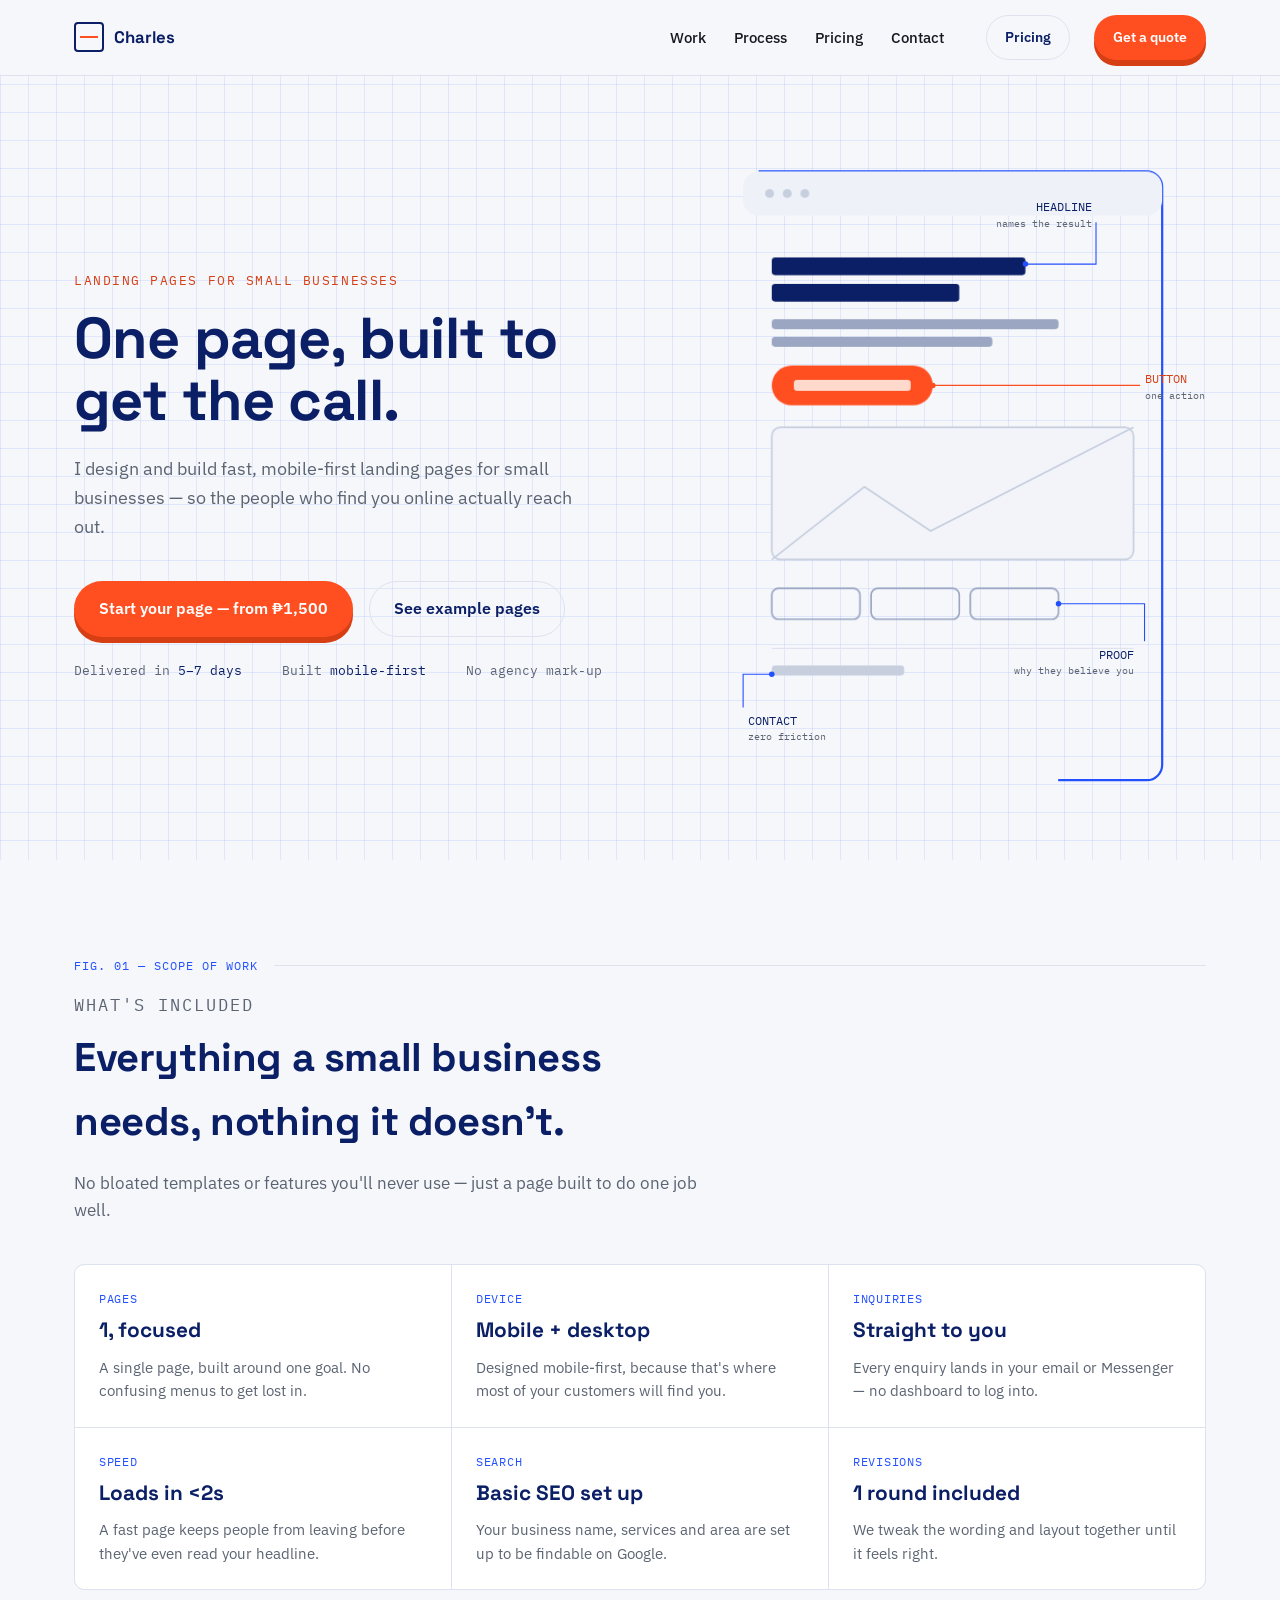
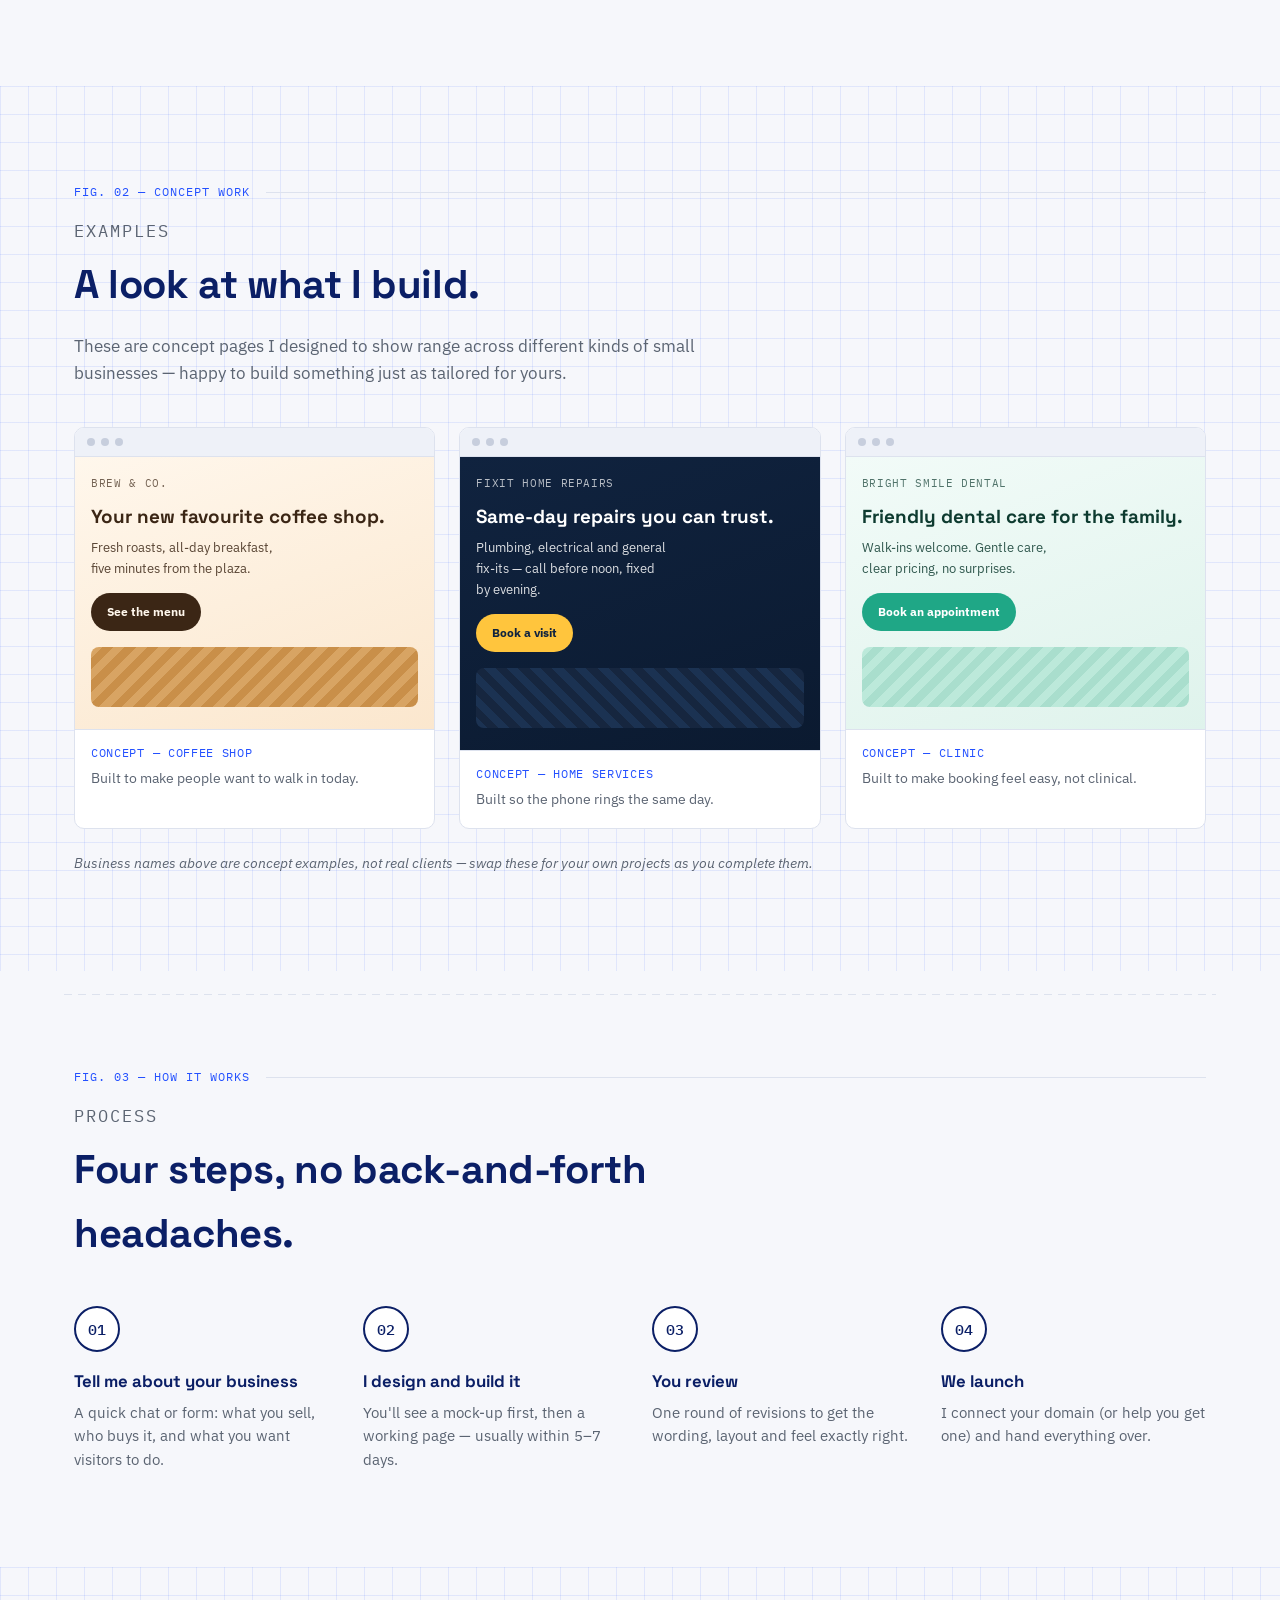
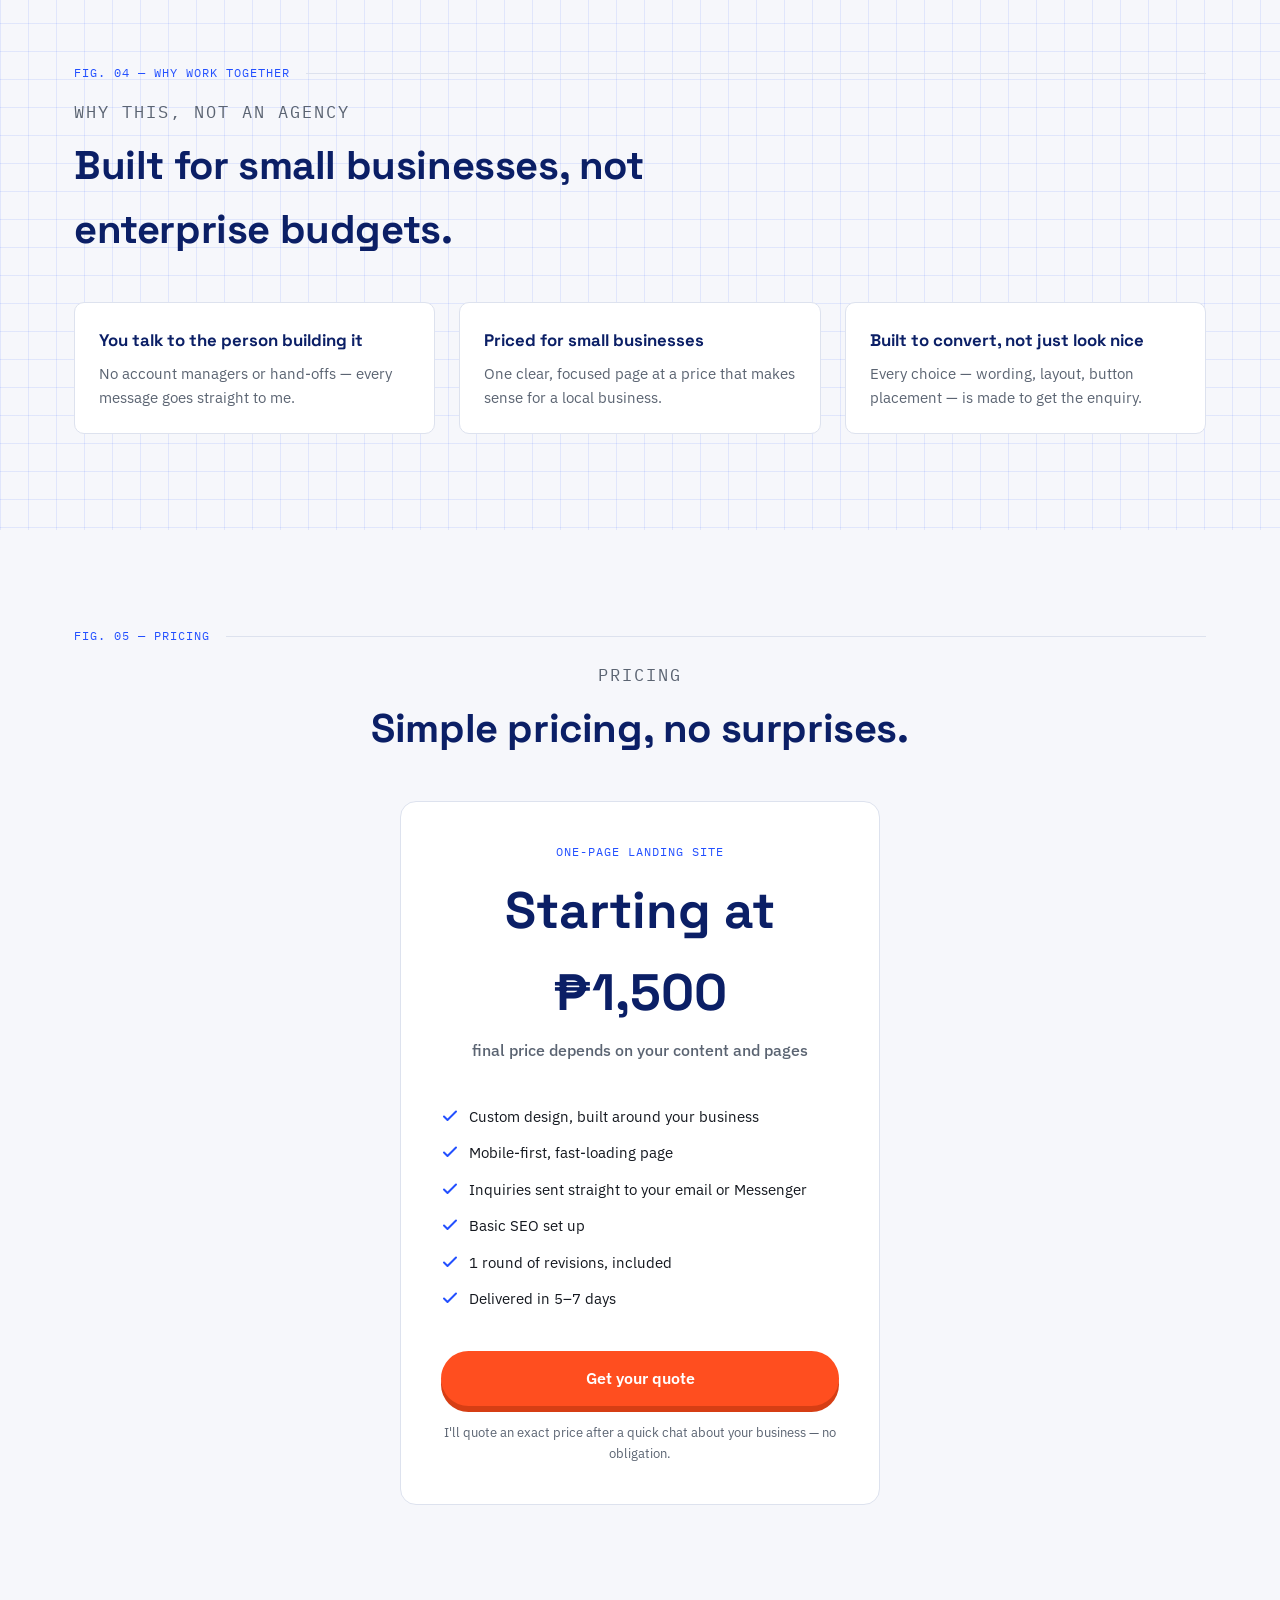
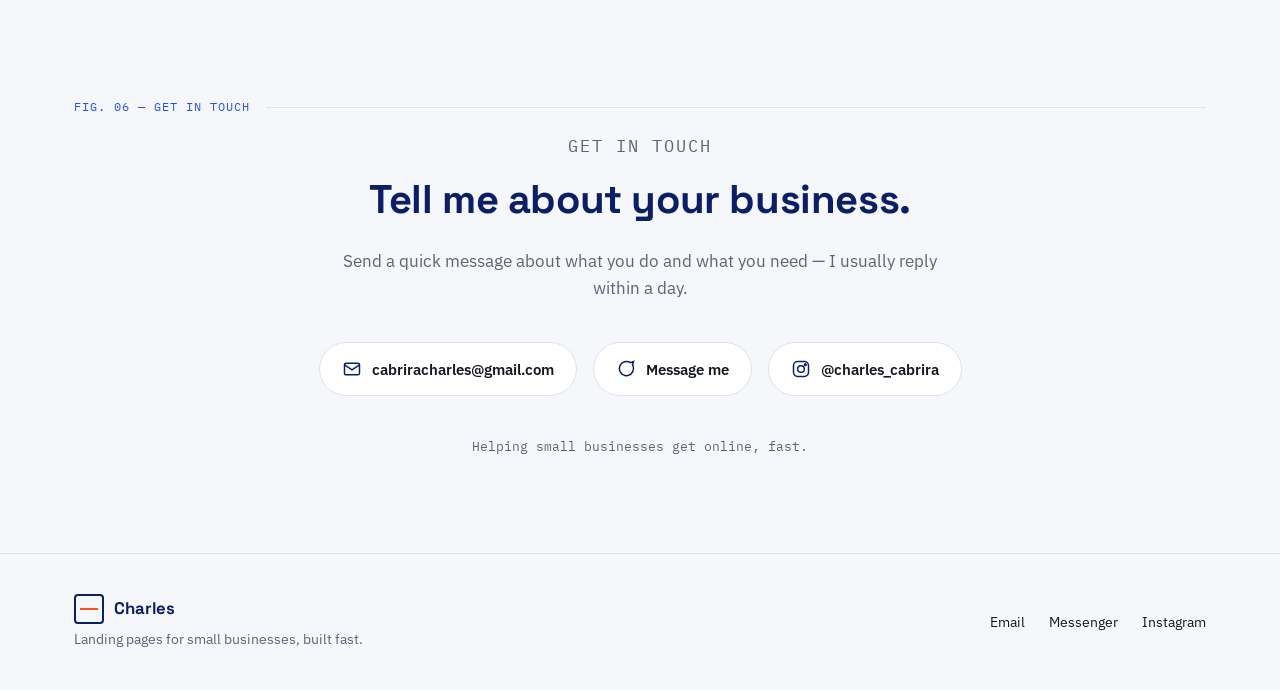
==== index.html @ 435a666f "update" ====
<!DOCTYPE html>
<html lang="en">
<head>
<meta charset="UTF-8">
<meta name="viewport" content="width=device-width, initial-scale=1.0">
<title>Charles — Landing Pages for Small Businesses</title>
<meta name="description" content="I design and build fast, mobile-first landing pages for small businesses — built to get the call, not just look nice. Starting at ₱1,500.">
<meta name="theme-color" content="#0B1F66">
<link rel="icon" href="data:image/svg+xml,%3Csvg xmlns='http://www.w3.org/2000/svg' viewBox='0 0 32 32'%3E%3Crect width='32' height='32' fill='%230B1F66'/%3E%3Cpath d='M9 9h14v14H9z' fill='none' stroke='%23ffffff' stroke-width='2'/%3E%3Cpath d='M9 16h14' stroke='%23FF4E1F' stroke-width='2'/%3E%3C/svg%3E">
<link rel="preconnect" href="https://fonts.googleapis.com">
<link rel="preconnect" href="https://fonts.gstatic.com" crossorigin>
<link href="https://fonts.googleapis.com/css2?family=Space+Grotesk:wght@500;700&family=IBM+Plex+Sans:wght@400;500;600;700&family=IBM+Plex+Mono:wght@400;500&display=swap" rel="stylesheet">
<link rel="stylesheet" href="style.css">

</head>
<body>
<script>document.documentElement.classList.add('js');</script>

<header class="header">
  <div class="container header__inner">
    <a href="#top" class="brand">
      <span class="brand__mark" aria-hidden="true"></span>
      Charles
    </a>
    <nav class="nav" id="nav">
      <ul class="nav__links">
        <li><a href="#work">Work</a></li>
        <li><a href="#process">Process</a></li>
        <li><a href="#pricing">Pricing</a></li>
        <li><a href="#contact">Contact</a></li>
      </ul>
      <div class="nav__cta">
        <a class="btn btn--ghost btn--small" href="#pricing">Pricing</a>
        <a class="btn btn--primary btn--small" href="mailto:cabriracharles@gmail.com?subject=Landing%20page%20enquiry">Get a quote</a>
        <button class="nav__toggle" id="navToggle" aria-label="Toggle menu" aria-expanded="false"><span></span></button>
      </div>
    </nav>
  </div>
</header>

<main id="top">

  <!-- ================= HERO ================= -->
  <section class="hero blueprint-bg">
    <div class="container hero__grid">
      <div>
        <p class="eyebrow">Landing pages for small businesses</p>
        <h1>One page, built to get the call.</h1>
        <p class="hero__lede">I design and build fast, mobile-first landing pages for small businesses — so the people who find you online actually reach out.</p>
        <div class="hero__ctas">
          <a class="btn btn--primary" href="mailto:cabriracharles@gmail.com?subject=Landing%20page%20enquiry">Start your page — from ₱1,500</a>
          <a class="btn btn--ghost" href="#work">See example pages</a>
        </div>
        <div class="hero__meta">
          <div>Delivered in <span>5–7 days</span></div>
          <div>Built <span>mobile-first</span></div>
          <div>No agency mark-up</div>
        </div>
      </div>

      <div class="hero__visual">
        <svg class="blueprint-svg" viewBox="0 0 460 580" width="100%" role="img" aria-label="Diagram of a landing page wireframe, labelled with headline, button, proof and contact sections">
          <!-- outer frame -->
          <rect class="draw" x="40" y="14" width="380" height="552" rx="14" fill="none" stroke="#2350FF" stroke-width="2"/>
          <!-- top bar -->
          <rect class="fade" style="animation-delay:.4s" x="40" y="14" width="380" height="40" rx="14" fill="#EEF1F8"/>
          <circle class="fade" style="animation-delay:.5s" cx="64" cy="34" r="4" fill="#C7CEDD"/>
          <circle class="fade" style="animation-delay:.55s" cx="80" cy="34" r="4" fill="#C7CEDD"/>
          <circle class="fade" style="animation-delay:.6s" cx="96" cy="34" r="4" fill="#C7CEDD"/>

          <!-- headline bars -->
          <rect class="fade" style="animation-delay:.7s" x="66" y="92" width="230" height="16" rx="3" fill="#0B1F66"/>
          <rect class="fade" style="animation-delay:.78s" x="66" y="116" width="170" height="16" rx="3" fill="#0B1F66"/>
          <rect class="fade" style="animation-delay:.86s" x="66" y="148" width="260" height="9" rx="3" fill="#9AA6C2"/>
          <rect class="fade" style="animation-delay:.92s" x="66" y="164" width="200" height="9" rx="3" fill="#9AA6C2"/>

          <!-- CTA button (the one solid colour element) -->
          <rect class="pop" style="animation-delay:1.05s" x="66" y="190" width="146" height="36" rx="18" fill="#FF4E1F"/>
          <rect class="fade" style="animation-delay:1.05s" x="86" y="203" width="106" height="10" rx="3" fill="#FFD9CC"/>

          <!-- image / hero art block -->
          <rect class="fade" style="animation-delay:1.15s" x="66" y="246" width="328" height="120" rx="8" fill="#F2F4FA" stroke="#C7CEDD" stroke-width="1.5"/>
          <path class="fade" style="animation-delay:1.2s" d="M66 366 L150 300 L210 340 L394 246" fill="none" stroke="#C7CEDD" stroke-width="1.5"/>

          <!-- proof row -->
          <rect class="fade" style="animation-delay:1.3s" x="66" y="392" width="80" height="28" rx="6" fill="none" stroke="#9AA6C2" stroke-width="1.5"/>
          <rect class="fade" style="animation-delay:1.35s" x="156" y="392" width="80" height="28" rx="6" fill="none" stroke="#9AA6C2" stroke-width="1.5"/>
          <rect class="fade" style="animation-delay:1.4s" x="246" y="392" width="80" height="28" rx="6" fill="none" stroke="#9AA6C2" stroke-width="1.5"/>

          <!-- footer line -->
          <rect class="fade" style="animation-delay:1.45s" x="66" y="446" width="328" height="1" fill="#DDE2EE"/>
          <rect class="fade" style="animation-delay:1.5s" x="66" y="462" width="120" height="9" rx="3" fill="#C7CEDD"/>

          <!-- annotations -->
          <g class="fade" style="animation-delay:1.6s" font-family="IBM Plex Mono, monospace">
            <path d="M296 98 L 360 98 L 360 60" stroke="#2350FF" stroke-width="1" fill="none"/>
            <circle cx="296" cy="98" r="2.5" fill="#2350FF"/>
            <text x="356" y="50" font-size="11" fill="#0B1F66" text-anchor="end">HEADLINE</text>
            <text x="356" y="64" font-size="9" fill="#5B6472" text-anchor="end">names the result</text>

            <path d="M212 208 L 400 208" stroke="#FF4E1F" stroke-width="1" fill="none"/>
            <circle cx="212" cy="208" r="2.5" fill="#FF4E1F"/>
            <text x="404" y="206" font-size="11" fill="#D63E14">BUTTON</text>
            <text x="404" y="220" font-size="9" fill="#5B6472">one action, no maze</text>

            <path d="M326 406 L 404 406 L 404 440" stroke="#2350FF" stroke-width="1" fill="none"/>
            <circle cx="326" cy="406" r="2.5" fill="#2350FF"/>
            <text x="394" y="456" font-size="11" fill="#0B1F66" text-anchor="end">PROOF</text>
            <text x="394" y="470" font-size="9" fill="#5B6472" text-anchor="end">why they believe you</text>

            <path d="M66 470 L 40 470 L 40 500" stroke="#2350FF" stroke-width="1" fill="none"/>
            <circle cx="66" cy="470" r="2.5" fill="#2350FF"/>
            <text x="44" y="516" font-size="11" fill="#0B1F66">CONTACT</text>
            <text x="44" y="530" font-size="9" fill="#5B6472">zero friction</text>
          </g>
        </svg>
      </div>
    </div>
  </section>

  <!-- ================= WHAT'S INCLUDED ================= -->
  <section class="section" id="included">
    <div class="container">
      <div class="fig-label">Fig. 01 — Scope of work</div>
      <div class="section__head reveal">
        <p class="eyebrow">What's included</p>
        <h2>Everything a small business needs, nothing it doesn't.</h2>
        <p>No bloated templates or features you'll never use — just a page built to do one job well.</p>
      </div>

      <div class="spec-grid reveal">
        <div class="spec-item">
          <div class="spec-item__tag">Pages</div>
          <div class="spec-item__value">1, focused</div>
          <div class="spec-item__desc">A single page, built around one goal. No confusing menus to get lost in.</div>
        </div>
        <div class="spec-item">
          <div class="spec-item__tag">Device</div>
          <div class="spec-item__value">Mobile + desktop</div>
          <div class="spec-item__desc">Designed mobile-first, because that's where most of your customers will find you.</div>
        </div>
        <div class="spec-item">
          <div class="spec-item__tag">Inquiries</div>
          <div class="spec-item__value">Straight to you</div>
          <div class="spec-item__desc">Every enquiry lands in your email or Messenger — no dashboard to log into.</div>
        </div>
        <div class="spec-item">
          <div class="spec-item__tag">Speed</div>
          <div class="spec-item__value">Loads in &lt;2s</div>
          <div class="spec-item__desc">A fast page keeps people from leaving before they've even read your headline.</div>
        </div>
        <div class="spec-item">
          <div class="spec-item__tag">Search</div>
          <div class="spec-item__value">Basic SEO set up</div>
          <div class="spec-item__desc">Your business name, services and area are set up to be findable on Google.</div>
        </div>
        <div class="spec-item">
          <div class="spec-item__tag">Revisions</div>
          <div class="spec-item__value">1 round included</div>
          <div class="spec-item__desc">We tweak the wording and layout together until it feels right.</div>
        </div>
      </div>
    </div>
  </section>

  <!-- ================= PORTFOLIO ================= -->
  <section class="section blueprint-bg" id="work">
    <div class="container">
      <div class="fig-label">Fig. 02 — Concept work</div>
      <div class="section__head reveal">
        <p class="eyebrow">Examples</p>
        <h2>A look at what I build.</h2>
        <p>These are concept pages I designed to show range across different kinds of small businesses — happy to build something just as tailored for yours.</p>
      </div>

      <div class="demo-grid reveal">
        <article class="demo-card demo-card--cafe">
          <div class="demo-card__chrome"><i></i><i></i><i></i></div>
          <div class="demo-card__screen">
            <div class="demo-card__nav">Brew &amp; Co.</div>
            <div class="demo-card__headline">Your new favourite coffee shop.</div>
            <div class="demo-card__sub">Fresh roasts, all-day breakfast, five minutes from the plaza.</div>
            <span class="demo-card__btn">See the menu</span>
            <div class="demo-card__art"></div>
          </div>
          <div class="demo-card__caption">
            <div class="demo-card__tag">Concept — Coffee shop</div>
            <p class="demo-card__note">Built to make people want to walk in today.</p>
          </div>
        </article>

        <article class="demo-card demo-card--repair">
          <div class="demo-card__chrome"><i></i><i></i><i></i></div>
          <div class="demo-card__screen">
            <div class="demo-card__nav">FixIt Home Repairs</div>
            <div class="demo-card__headline">Same-day repairs you can trust.</div>
            <div class="demo-card__sub">Plumbing, electrical and general fix-its — call before noon, fixed by evening.</div>
            <span class="demo-card__btn">Book a visit</span>
            <div class="demo-card__art"></div>
          </div>
          <div class="demo-card__caption">
            <div class="demo-card__tag">Concept — Home services</div>
            <p class="demo-card__note">Built so the phone rings the same day.</p>
          </div>
        </article>

        <article class="demo-card demo-card--dental">
          <div class="demo-card__chrome"><i></i><i></i><i></i></div>
          <div class="demo-card__screen">
            <div class="demo-card__nav">Bright Smile Dental</div>
            <div class="demo-card__headline">Friendly dental care for the family.</div>
            <div class="demo-card__sub">Walk-ins welcome. Gentle care, clear pricing, no surprises.</div>
            <span class="demo-card__btn">Book an appointment</span>
            <div class="demo-card__art"></div>
          </div>
          <div class="demo-card__caption">
            <div class="demo-card__tag">Concept — Clinic</div>
            <p class="demo-card__note">Built to make booking feel easy, not clinical.</p>
          </div>
        </article>
      </div>
      <p class="portfolio-disclaimer reveal">Business names above are concept examples, not real clients — swap these for your own projects as you complete them.</p>
    </div>
  </section>

  <!-- ================= PROCESS ================= -->
  <section class="section process" id="process">
    <div class="container">
      <div class="fig-label">Fig. 03 — How it works</div>
      <div class="section__head reveal">
        <p class="eyebrow">Process</p>
        <h2>Four steps, no back-and-forth headaches.</h2>
      </div>

      <div class="process__line" aria-hidden="true"></div>
      <div class="process-grid reveal">
        <div>
          <div class="process-step__num">01</div>
          <div class="process-step__title">Tell me about your business</div>
          <p class="process-step__desc">A quick chat or form: what you sell, who buys it, and what you want visitors to do.</p>
        </div>
        <div>
          <div class="process-step__num">02</div>
          <div class="process-step__title">I design and build it</div>
          <p class="process-step__desc">You'll see a mock-up first, then a working page — usually within 5–7 days.</p>
        </div>
        <div>
          <div class="process-step__num">03</div>
          <div class="process-step__title">You review</div>
          <p class="process-step__desc">One round of revisions to get the wording, layout and feel exactly right.</p>
        </div>
        <div>
          <div class="process-step__num">04</div>
          <div class="process-step__title">We launch</div>
          <p class="process-step__desc">I connect your domain (or help you get one) and hand everything over.</p>
        </div>
      </div>
    </div>
  </section>

  <!-- ================= WHY ================= -->
  <section class="section blueprint-bg">
    <div class="container">
      <div class="fig-label">Fig. 04 — Why work together</div>
      <div class="section__head reveal">
        <p class="eyebrow">Why this, not an agency</p>
        <h2>Built for small businesses, not enterprise budgets.</h2>
      </div>
      <div class="why-grid reveal">
        <div class="why-item">
          <div class="why-item__title">You talk to the person building it</div>
          <p class="why-item__desc">No account managers or hand-offs — every message goes straight to me.</p>
        </div>
        <div class="why-item">
          <div class="why-item__title">Priced for small businesses</div>
          <p class="why-item__desc">One clear, focused page at a price that makes sense for a local business.</p>
        </div>
        <div class="why-item">
          <div class="why-item__title">Built to convert, not just look nice</div>
          <p class="why-item__desc">Every choice — wording, layout, button placement — is made to get the enquiry.</p>
        </div>
      </div>
    </div>
  </section>

  <!-- ================= PRICING ================= -->
  <section class="section" id="pricing">
    <div class="container">
      <div class="fig-label">Fig. 05 — Pricing</div>
      <div class="section__head reveal" style="margin-inline:auto; text-align:center;">
        <p class="eyebrow">Pricing</p>
        <h2>Simple pricing, no surprises.</h2>
      </div>

      <div class="pricing-card reveal">
        <div class="pricing-card__tag">One-page landing site</div>
        <div class="pricing-card__price">Starting at ₱1,500<small>final price depends on your content and pages</small></div>
        <ul class="pricing-card__list">
          <li><svg width="18" height="18" viewBox="0 0 18 18"><path d="M3 9.5l3.5 3.5L15 4.5" stroke="#2350FF" stroke-width="2" fill="none" stroke-linecap="round" stroke-linejoin="round"/></svg> Custom design, built around your business</li>
          <li><svg width="18" height="18" viewBox="0 0 18 18"><path d="M3 9.5l3.5 3.5L15 4.5" stroke="#2350FF" stroke-width="2" fill="none" stroke-linecap="round" stroke-linejoin="round"/></svg> Mobile-first, fast-loading page</li>
          <li><svg width="18" height="18" viewBox="0 0 18 18"><path d="M3 9.5l3.5 3.5L15 4.5" stroke="#2350FF" stroke-width="2" fill="none" stroke-linecap="round" stroke-linejoin="round"/></svg> Inquiries sent straight to your email or Messenger</li>
          <li><svg width="18" height="18" viewBox="0 0 18 18"><path d="M3 9.5l3.5 3.5L15 4.5" stroke="#2350FF" stroke-width="2" fill="none" stroke-linecap="round" stroke-linejoin="round"/></svg> Basic SEO set up</li>
          <li><svg width="18" height="18" viewBox="0 0 18 18"><path d="M3 9.5l3.5 3.5L15 4.5" stroke="#2350FF" stroke-width="2" fill="none" stroke-linecap="round" stroke-linejoin="round"/></svg> 1 round of revisions, included</li>
          <li><svg width="18" height="18" viewBox="0 0 18 18"><path d="M3 9.5l3.5 3.5L15 4.5" stroke="#2350FF" stroke-width="2" fill="none" stroke-linecap="round" stroke-linejoin="round"/></svg> Delivered in 5–7 days</li>
        </ul>
        <a class="btn btn--primary" href="mailto:cabriracharles@gmail.com?subject=Landing%20page%20enquiry">Get your quote</a>
        <p class="pricing-card__note">I'll quote an exact price after a quick chat about your business — no obligation.</p>
      </div>
    </div>
  </section>

  <!-- ================= CONTACT ================= -->
  <section class="section contact" id="contact">
    <div class="container">
      <div class="fig-label">Fig. 06 — Get in touch</div>
      <div class="section__head reveal">
        <p class="eyebrow">Get in touch</p>
        <h2>Tell me about your business.</h2>
        <p>Send a quick message about what you do and what you need — I usually reply within a day.</p>
      </div>

      <div class="contact-buttons reveal">
        <a class="contact-btn" href="mailto:cabriracharles@gmail.com?subject=Landing%20page%20enquiry">
          <svg width="20" height="20" viewBox="0 0 24 24" fill="none" stroke="#0B1F66" stroke-width="1.8"><rect x="3" y="5" width="18" height="14" rx="2"/><path d="M3 7l9 6 9-6"/></svg>
          cabriracharles@gmail.com
        </a>
        <a class="contact-btn" href="https://m.me/charles.cabrira.26" target="_blank" rel="noopener">
          <svg width="20" height="20" viewBox="0 0 24 24" fill="none" stroke="#0B1F66" stroke-width="1.8"><path d="M21 11.5a8.5 8.5 0 1 1-3.8-7.07L21 3l-1.2 3.6A8.46 8.46 0 0 1 21 11.5Z"/></svg>
          Message me
        </a>
        <a class="contact-btn" href="https://instagram.com/charles_cabrira" target="_blank" rel="noopener">
          <svg width="20" height="20" viewBox="0 0 24 24" fill="none" stroke="#0B1F66" stroke-width="1.8"><rect x="3" y="3" width="18" height="18" rx="5"/><circle cx="12" cy="12" r="4"/><circle cx="17.2" cy="6.8" r="1"/></svg>
          @charles_cabrira
        </a>
      </div>
      <p class="contact-note">Helping small businesses get online, fast.</p>
    </div>
  </section>

</main>

<footer class="footer">
  <div class="container footer__inner">
    <div>
      <div class="brand">
        <span class="brand__mark" aria-hidden="true"></span>
        Charles
      </div>
      <p class="footer__tagline">Landing pages for small businesses, built fast.</p>
    </div>
    <div class="footer__links">
      <a href="mailto:cabriracharles@gmail.com">Email</a>
      <a href="https://m.me/charles.cabrira.26" target="_blank" rel="noopener">Messenger</a>
      <a href="https://instagram.com/charles_cabrira" target="_blank" rel="noopener">Instagram</a>
    </div>
  </div>
</footer>

<script src="script.js"></script>
</body>
</html>
---- style.css ----
:root{
--paper:#F6F7FB;
--paper-card:#FFFFFF;
--ink:#14181F;
--muted:#5B6472;
--blue:#2350FF;
--blue-deep:#0B1F66;
--grid-line:rgba(35,80,255,0.10);
--signal:#FF4E1F;
--signal-deep:#D63E14;
--border:#DDE2EE;

--font-display:'Space Grotesk', sans-serif;
--font-body:'IBM Plex Sans', sans-serif;
--font-mono:'IBM Plex Mono', monospace;

--s1:8px; --s2:16px; --s3:24px; --s4:40px; --s5:64px; --s6:96px;
--radius:10px;
--header-h:76px;
}

*,*::before,*::after{ box-sizing:border-box; }
html{ scroll-behavior:smooth; }
@media (prefers-reduced-motion: reduce){
html{ scroll-behavior:auto; }
*,*::before,*::after{ animation-duration:0.001ms !important; animation-iteration-count:1 !important; transition-duration:0.001ms !important; }
}
body{
margin:0;
background:var(--paper);
color:var(--ink);
font-family:var(--font-body);
font-size:1.05rem;
line-height:1.6;
-webkit-font-smoothing:antialiased;
}
img,svg{ display:block; max-width:100%; }
a{ color:inherit; text-decoration:none; }
ul{ margin:0; padding:0; list-style:none; }
h1,h2,h3{ margin:0; font-family:var(--font-display); color:var(--blue-deep); letter-spacing:-0.01em; }
p{ margin:0; }
button{ font:inherit; cursor:pointer; }

:focus-visible{ outline:2px solid var(--blue); outline-offset:3px; border-radius:4px; }

.container{
width:100%;
max-width:1180px;
margin-inline:auto;
padding-inline:var(--s3);
}

/* ---------- Reveal-on-scroll (progressive enhancement) ---------- */
.reveal{ opacity:0; transform:translateY(18px); transition:opacity .7s ease, transform .7s ease; }
.reveal.is-visible{ opacity:1; transform:translateY(0); }
html:not(.js) .reveal{ opacity:1; transform:none; }

/* ---------- Blueprint canvas background ---------- */
.blueprint-bg{
background-image:
    linear-gradient(var(--grid-line) 1px, transparent 1px),
    linear-gradient(90deg, var(--grid-line) 1px, transparent 1px);
background-size:28px 28px;
}

/* ---------- Figure label (section title-block) ---------- */
.fig-label{
display:flex;
align-items:center;
gap:var(--s2);
font-family:var(--font-mono);
font-size:0.78rem;
letter-spacing:0.08em;
color:var(--blue);
text-transform:uppercase;
margin-bottom:var(--s2);
}
.fig-label::after{
content:"";
flex:1;
height:1px;
background:var(--border);
}

.eyebrow{
font-family:var(--font-mono);
font-size:0.8rem;
letter-spacing:0.12em;
text-transform:uppercase;
color:var(--signal-deep);
}

.section{ padding-block:clamp(56px, 9vw, var(--s6)); }
.section__head{ max-width:640px; margin-bottom:var(--s4); }
.section__head h2{ font-size:clamp(1.7rem, 2.6vw + 1rem, 2.5rem); font-weight:700; margin-top:var(--s1); }
.section__head p{ color:var(--muted); margin-top:var(--s2); font-size:1.05rem; }

/* ---------- Buttons ---------- */
.btn{
display:inline-flex;
align-items:center;
justify-content:center;
gap:var(--s1);
padding:14px 24px;
border-radius:999px;
font-family:var(--font-body);
font-weight:600;
font-size:0.98rem;
border:1px solid transparent;
transition:transform .15s ease, box-shadow .15s ease, background .15s ease;
white-space:nowrap;
}
.btn:hover{ transform:translateY(-2px); }
.btn--primary{ background:var(--signal); color:#fff; box-shadow:0 6px 0 var(--signal-deep); }
.btn--primary:hover{ box-shadow:0 8px 0 var(--signal-deep); }
.btn--primary:active{ transform:translateY(2px); box-shadow:0 3px 0 var(--signal-deep); }
.btn--ghost{ background:transparent; color:var(--blue-deep); border-color:var(--border); }
.btn--ghost:hover{ border-color:var(--blue); background:#fff; }
.btn--small{ padding:10px 18px; font-size:0.88rem; }

/* ---------- Header ---------- */
.header{
position:fixed; top:0; left:0; right:0; z-index:50;
height:var(--header-h);
display:flex; align-items:center;
background:rgba(246,247,251,0.88);
backdrop-filter:blur(8px);
border-bottom:1px solid var(--border);
}
.header__inner{ display:flex; align-items:center; justify-content:space-between; gap:var(--s3); }
.brand{ display:flex; align-items:center; gap:10px; font-family:var(--font-display); font-weight:700; font-size:1.05rem; color:var(--blue-deep); }
.brand__mark{
width:30px; height:30px; border:2px solid var(--blue-deep); border-radius:4px;
position:relative; flex-shrink:0;
}
.brand__mark::after{
content:""; position:absolute; left:4px; right:4px; top:50%; height:2px; background:var(--signal); transform:translateY(-50%);
}
.nav{ display:flex; align-items:center; gap:var(--s4); }
.nav__links{ display:flex; gap:var(--s3); font-size:0.95rem; font-weight:500; }
.nav__links a{ color:var(--ink); padding:6px 2px; border-bottom:2px solid transparent; transition:border-color .15s ease, color .15s ease; }
.nav__links a:hover{ color:var(--blue); border-color:var(--blue); }
.nav__cta{ display:flex; align-items:center; gap:var(--s3); }
.nav__toggle{ display:none; background:none; border:1px solid var(--border); border-radius:8px; width:42px; height:42px; align-items:center; justify-content:center; }
.nav__toggle span,.nav__toggle span::before,.nav__toggle span::after{
content:""; display:block; width:18px; height:2px; background:var(--blue-deep); position:relative; transition:all .2s ease;
}
.nav__toggle span::before{ position:absolute; top:-6px; }
.nav__toggle span::after{ position:absolute; top:6px; }

@media (max-width: 860px){
.nav__links{
    position:fixed; top:var(--header-h); left:0; right:0;
    flex-direction:column; align-items:flex-start; gap:0;
    background:#fff; border-bottom:1px solid var(--border);
    padding:var(--s2) var(--s3) var(--s3);
    transform:translateY(-12px); opacity:0; pointer-events:none;
    transition:opacity .2s ease, transform .2s ease;
}
.nav__links a{ width:100%; padding:12px 0; border-bottom:1px solid var(--border); }
.nav.is-open .nav__links{ opacity:1; transform:translateY(0); pointer-events:auto; }
.nav__toggle{ display:flex; }
.nav__cta .btn--ghost{ display:none; }
}

/* ---------- Hero ---------- */
.hero{ padding-top:calc(var(--header-h) + clamp(40px,7vw,80px)); padding-bottom:var(--s5); }
.hero__grid{ display:grid; grid-template-columns:1.05fr 0.95fr; gap:var(--s5); align-items:center; }
.hero h1{ font-size:clamp(2.3rem, 4vw + 1rem, 3.6rem); font-weight:700; line-height:1.08; margin-top:var(--s2); }
.hero__lede{ margin-top:var(--s3); color:var(--muted); font-size:1.12rem; max-width:46ch; }
.hero__ctas{ display:flex; flex-wrap:wrap; gap:var(--s2); margin-top:var(--s4); align-items:center; }
.hero__meta{ margin-top:var(--s3); display:flex; flex-wrap:wrap; gap:var(--s3) var(--s4); font-family:var(--font-mono); font-size:0.8rem; color:var(--muted); }
.hero__meta span{ color:var(--blue-deep); }
.hero__visual{ position:relative; }

@media (max-width: 980px){
.hero__grid{ grid-template-columns:1fr; }
.hero__visual{ order:-1; max-width:340px; margin-inline:auto; }
}

/* ---------- Hero blueprint SVG drawing ---------- */
.blueprint-svg .draw{
stroke-dasharray:1000;
stroke-dashoffset:1000;
animation:draw 1.6s ease forwards;
}
.blueprint-svg .fade{ opacity:0; animation:fadeIn .6s ease forwards; }
.blueprint-svg .pop{ opacity:0; transform-origin:center; transform:scale(.85); animation:pop .5s cubic-bezier(.2,1.4,.4,1) forwards; }
@keyframes draw{ to{ stroke-dashoffset:0; } }
@keyframes fadeIn{ to{ opacity:1; } }
@keyframes pop{ to{ opacity:1; transform:scale(1); } }
@media (prefers-reduced-motion: reduce){
.blueprint-svg .draw{ stroke-dashoffset:0; animation:none; }
.blueprint-svg .fade,.blueprint-svg .pop{ opacity:1; animation:none; transform:none; }
}

/* ---------- Spec / What's included ---------- */
.spec-grid{ display:grid; grid-template-columns:repeat(3, 1fr); gap:1px; background:var(--border); border:1px solid var(--border); border-radius:var(--radius); overflow:hidden; }
.spec-item{ background:var(--paper-card); padding:var(--s3); }
.spec-item__tag{ font-family:var(--font-mono); font-size:0.75rem; letter-spacing:0.06em; color:var(--blue); text-transform:uppercase; }
.spec-item__value{ font-family:var(--font-display); font-weight:700; font-size:1.3rem; color:var(--blue-deep); margin-top:6px; }
.spec-item__desc{ margin-top:8px; color:var(--muted); font-size:0.92rem; }
@media (max-width:760px){ .spec-grid{ grid-template-columns:1fr; } }

/* ---------- Portfolio / demo cards ---------- */
.demo-grid{ display:grid; grid-template-columns:repeat(3, 1fr); gap:var(--s3); }
@media (max-width:980px){ .demo-grid{ grid-template-columns:1fr; } }
.demo-card{ background:var(--paper-card); border:1px solid var(--border); border-radius:var(--radius); overflow:hidden; transition:transform .2s ease, box-shadow .2s ease; }
.demo-card:hover{ transform:translateY(-4px); box-shadow:0 16px 30px -18px rgba(11,31,102,0.35); }
.demo-card__chrome{ display:flex; gap:6px; padding:10px 12px; background:#EEF1F8; border-bottom:1px solid var(--border); }
.demo-card__chrome i{ width:8px; height:8px; border-radius:50%; background:#C7CEDD; display:block; }
.demo-card__screen{ padding:18px 16px 22px; }
.demo-card__nav{ font-family:var(--font-mono); font-size:0.68rem; letter-spacing:.06em; text-transform:uppercase; opacity:.7; margin-bottom:14px; }
.demo-card__headline{ font-family:var(--font-display); font-weight:700; font-size:1.18rem; line-height:1.2; margin-bottom:8px; }
.demo-card__sub{ font-size:0.82rem; opacity:.85; margin-bottom:14px; max-width:24ch; }
.demo-card__btn{ display:inline-block; font-size:0.78rem; font-weight:700; padding:9px 16px; border-radius:999px; }
.demo-card__art{ height:60px; border-radius:8px; margin-top:16px; }
.demo-card--cafe .demo-card__screen{ background:linear-gradient(160deg,#FFF7EC,#FBE7CE); color:#3B2615; }
.demo-card--cafe .demo-card__btn{ background:#3B2615; color:#FFF7EC; }
.demo-card--cafe .demo-card__art{ background:repeating-linear-gradient(135deg,#D8A463,#D8A463 8px,#C98F49 8px,#C98F49 16px); }
.demo-card--repair .demo-card__screen{ background:linear-gradient(160deg,#10233F,#0B1A30); color:#FFF; }
.demo-card--repair .demo-card__btn{ background:#FFC53D; color:#10233F; }
.demo-card--repair .demo-card__art{ background:repeating-linear-gradient(45deg,#1B3252,#1B3252 8px,#16263F 8px,#16263F 16px); }
.demo-card--dental .demo-card__screen{ background:linear-gradient(160deg,#F2FBF8,#DFF3EC); color:#0E3B30; }
.demo-card--dental .demo-card__btn{ background:#1FA786; color:#fff; }
.demo-card--dental .demo-card__art{ background:repeating-linear-gradient(135deg,#BCE9DA,#BCE9DA 8px,#A9DECD 8px,#A9DECD 16px); }
.demo-card__caption{ padding:14px 16px 18px; border-top:1px solid var(--border); }
.demo-card__tag{ font-family:var(--font-mono); font-size:0.72rem; letter-spacing:.06em; color:var(--blue); text-transform:uppercase; }
.demo-card__note{ margin-top:4px; font-size:0.9rem; color:var(--muted); }

.portfolio-disclaimer{ margin-top:var(--s3); font-size:0.85rem; color:var(--muted); font-style:italic; }

/* ---------- Process ---------- */
.process{ position:relative; }
.process__line{ position:absolute; top:23px; left:5%; right:5%; height:1px; background-image:linear-gradient(to right, var(--border) 60%, transparent 0%); background-size:14px 1px; display:none; }
@media (min-width:860px){ .process__line{ display:block; } }
.process-grid{ display:grid; grid-template-columns:repeat(4,1fr); gap:var(--s3); position:relative; }
@media (max-width:860px){ .process-grid{ grid-template-columns:1fr 1fr; } }
@media (max-width:540px){ .process-grid{ grid-template-columns:1fr; } }
.process-step__num{
width:46px; height:46px; border-radius:50%; background:var(--paper-card);
border:2px solid var(--blue-deep); color:var(--blue-deep);
display:flex; align-items:center; justify-content:center;
font-family:var(--font-mono); font-weight:500; font-size:0.95rem;
position:relative; z-index:1; margin-bottom:var(--s2);
}
.process-step__title{ font-family:var(--font-display); font-weight:700; font-size:1.05rem; color:var(--blue-deep); margin-bottom:6px; }
.process-step__desc{ color:var(--muted); font-size:0.92rem; }

/* ---------- Why ---------- */
.why-grid{ display:grid; grid-template-columns:repeat(3,1fr); gap:var(--s3); }
@media (max-width:860px){ .why-grid{ grid-template-columns:1fr; } }
.why-item{ padding:var(--s3); border:1px solid var(--border); border-radius:var(--radius); background:var(--paper-card); }
.why-item__title{ font-family:var(--font-display); font-weight:700; font-size:1.05rem; color:var(--blue-deep); margin-bottom:8px; }
.why-item__desc{ color:var(--muted); font-size:0.92rem; }

/* ---------- Pricing ---------- */
.pricing-card{
max-width:480px; margin-inline:auto; background:var(--paper-card);
border:1px solid var(--border); border-radius:16px; padding:var(--s4);
text-align:center; position:relative;
}
.pricing-card__tag{ font-family:var(--font-mono); font-size:0.78rem; letter-spacing:.08em; text-transform:uppercase; color:var(--blue); }
.pricing-card__price{ font-family:var(--font-display); font-weight:700; font-size:clamp(2.4rem,5vw,3.2rem); color:var(--blue-deep); margin-top:var(--s1); }
.pricing-card__price small{ font-family:var(--font-body); font-weight:500; font-size:1rem; color:var(--muted); display:block; margin-top:4px; }
.pricing-card__list{ text-align:left; margin-top:var(--s4); display:flex; flex-direction:column; gap:12px; }
.pricing-card__list li{ display:flex; gap:10px; align-items:flex-start; font-size:0.96rem; }
.pricing-card__list svg{ flex-shrink:0; margin-top:3px; }
.pricing-card .btn{ margin-top:var(--s4); width:100%; }
.pricing-card__note{ margin-top:var(--s2); font-size:0.82rem; color:var(--muted); }

/* ---------- Contact ---------- */
.contact{ text-align:center; }
.contact .section__head{ margin-inline:auto; }
.contact-buttons{ display:flex; flex-wrap:wrap; justify-content:center; gap:var(--s2); margin-top:var(--s4); }
.contact-btn{
display:flex; align-items:center; gap:10px; padding:14px 22px;
border:1px solid var(--border); border-radius:999px; background:var(--paper-card);
font-weight:600; font-size:0.95rem; transition:transform .15s ease, border-color .15s ease;
}
.contact-btn:hover{ transform:translateY(-2px); border-color:var(--blue); }
.contact-note{ margin-top:var(--s4); font-family:var(--font-mono); font-size:0.82rem; color:var(--muted); }

/* ---------- Footer ---------- */
.footer{ border-top:1px solid var(--border); padding-block:var(--s4); }
.footer__inner{ display:flex; flex-wrap:wrap; justify-content:space-between; gap:var(--s3); align-items:center; }
.footer__tagline{ font-size:0.88rem; color:var(--muted); margin-top:4px; }
.footer__links{ display:flex; gap:var(--s3); font-size:0.88rem; }
.footer__links a:hover{ color:var(--blue); }
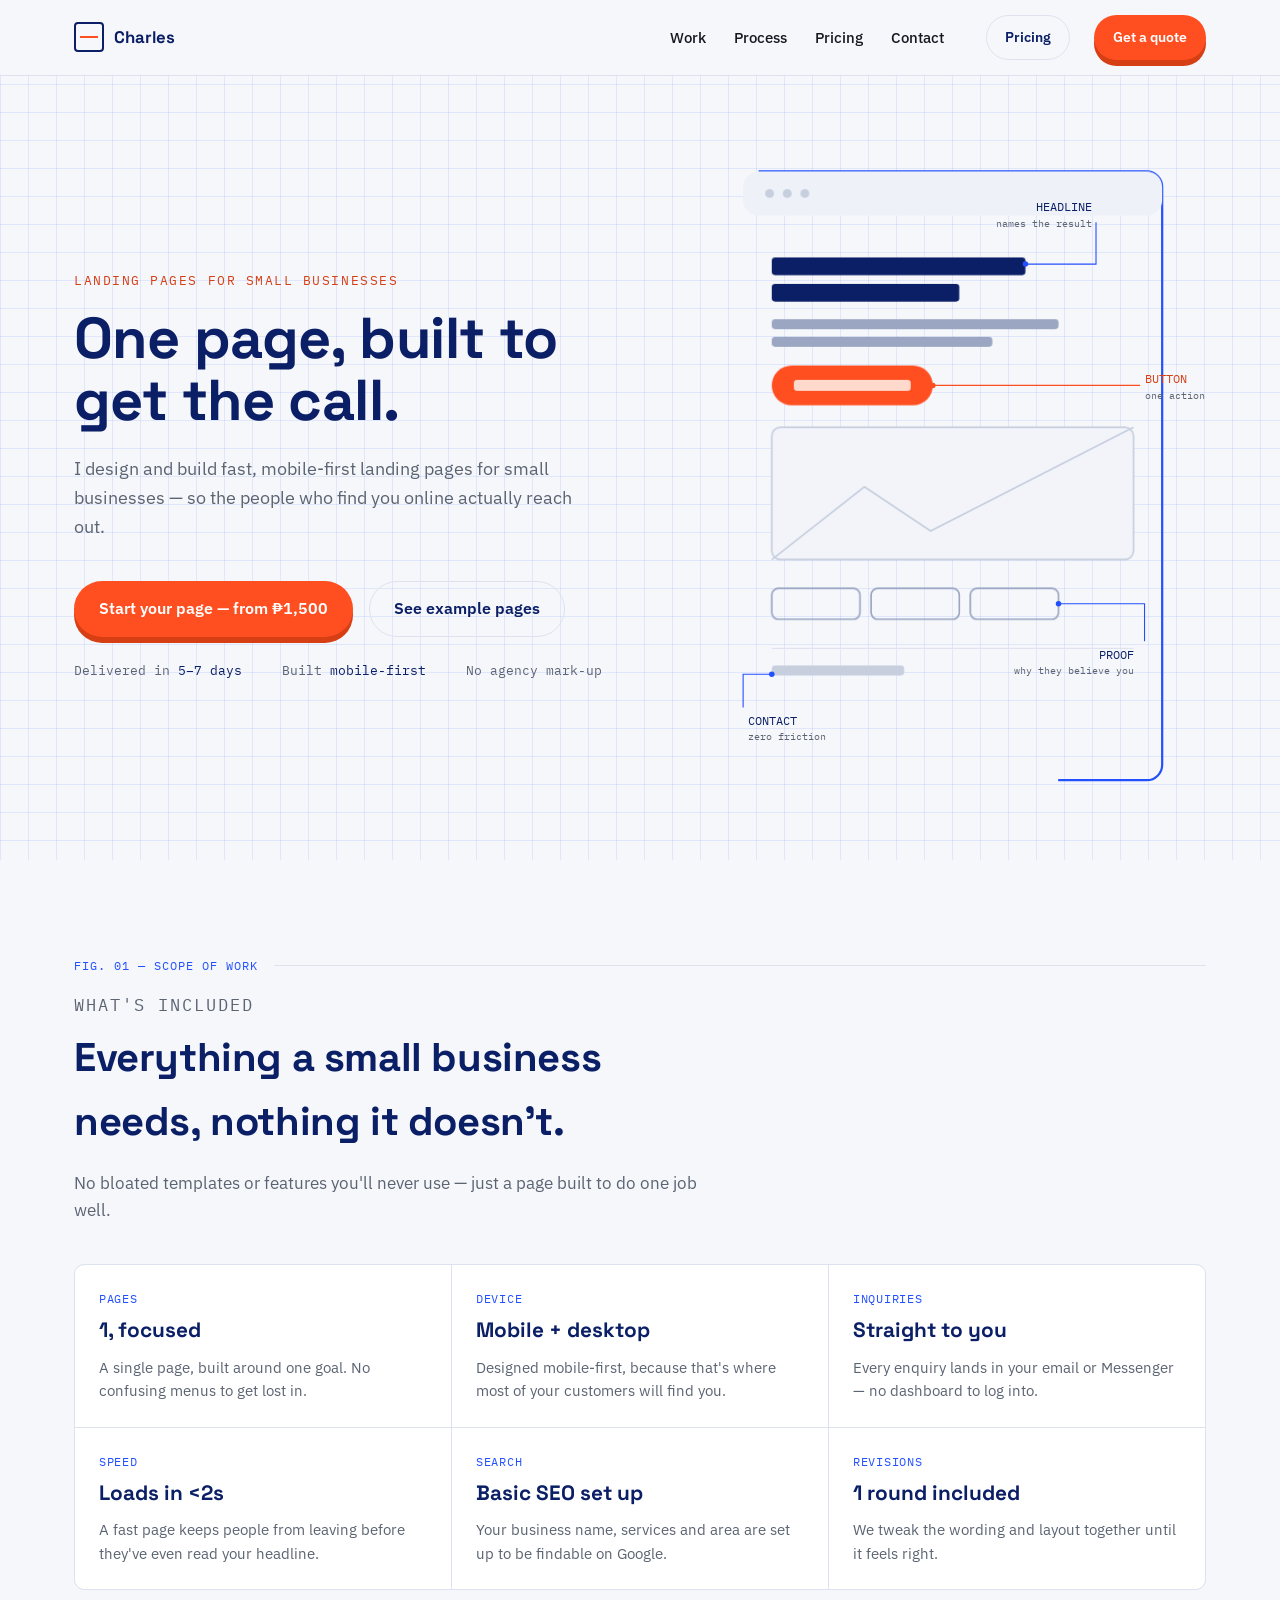
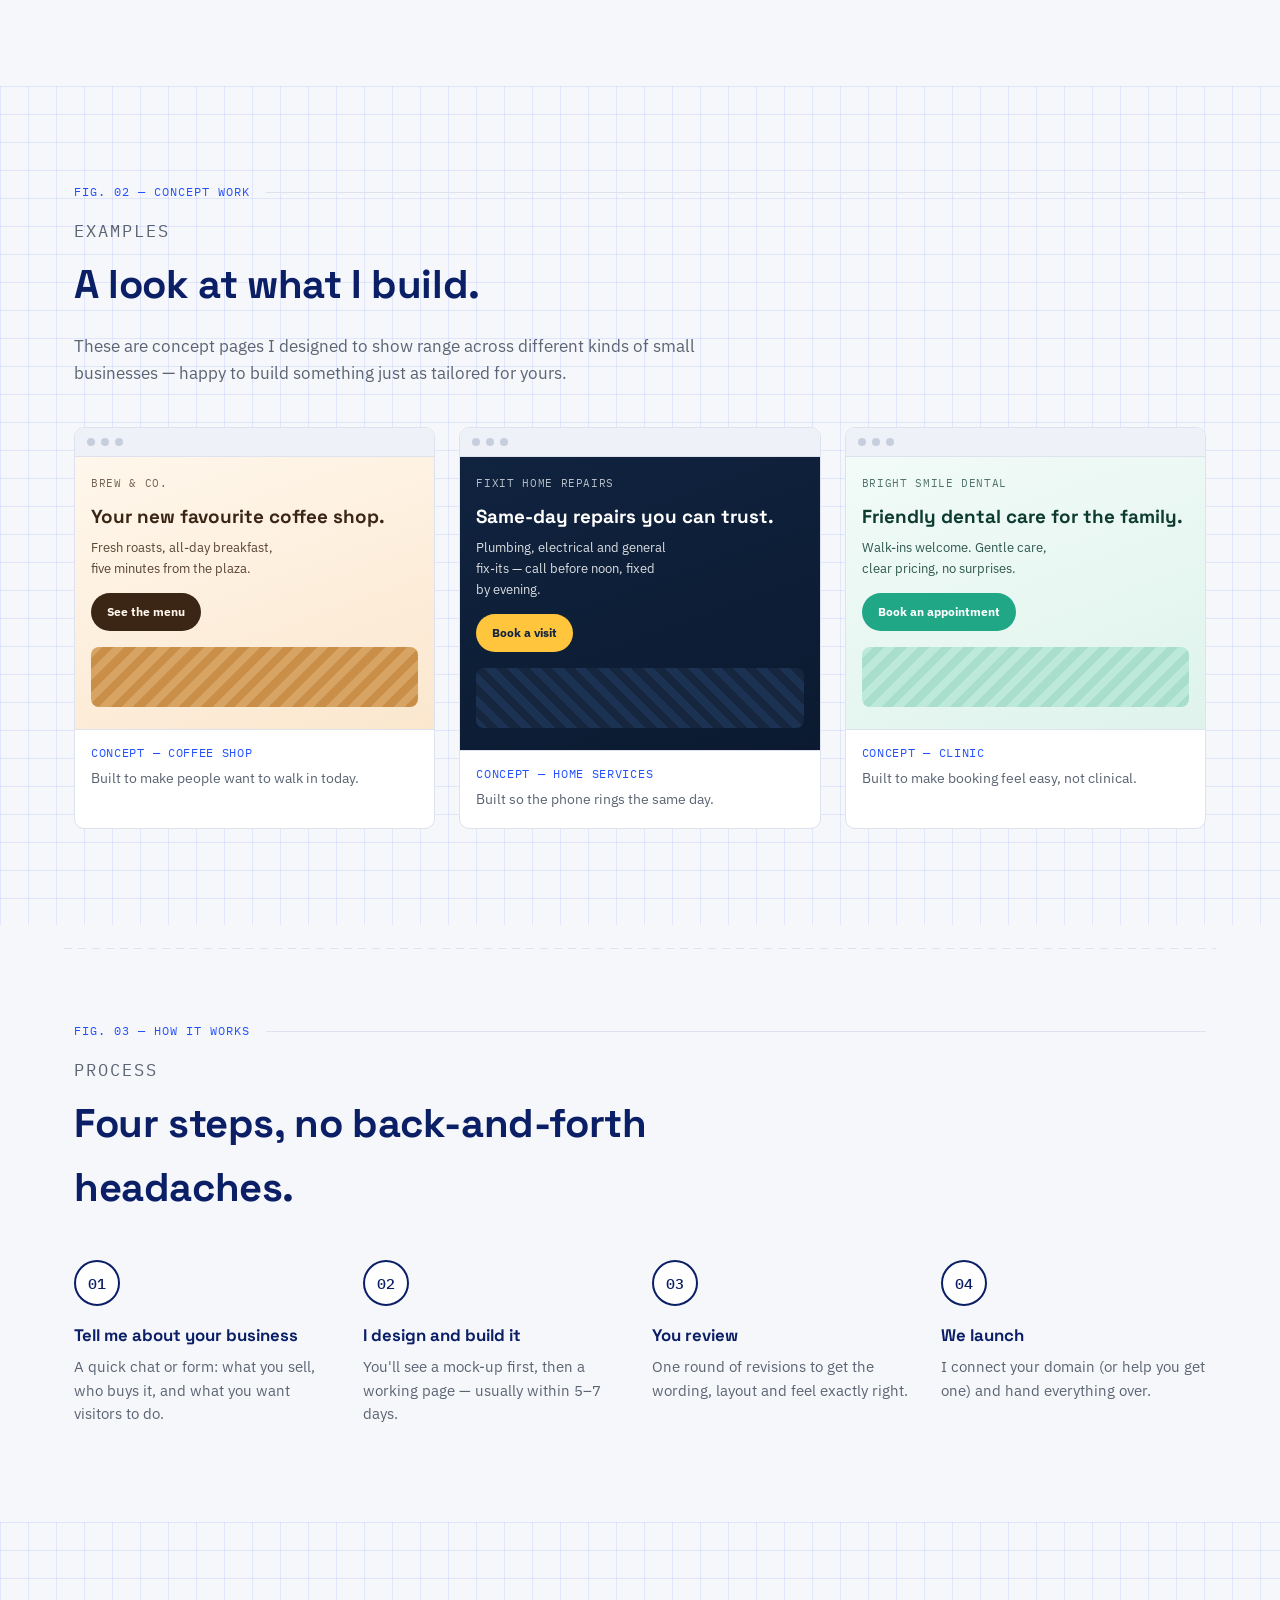
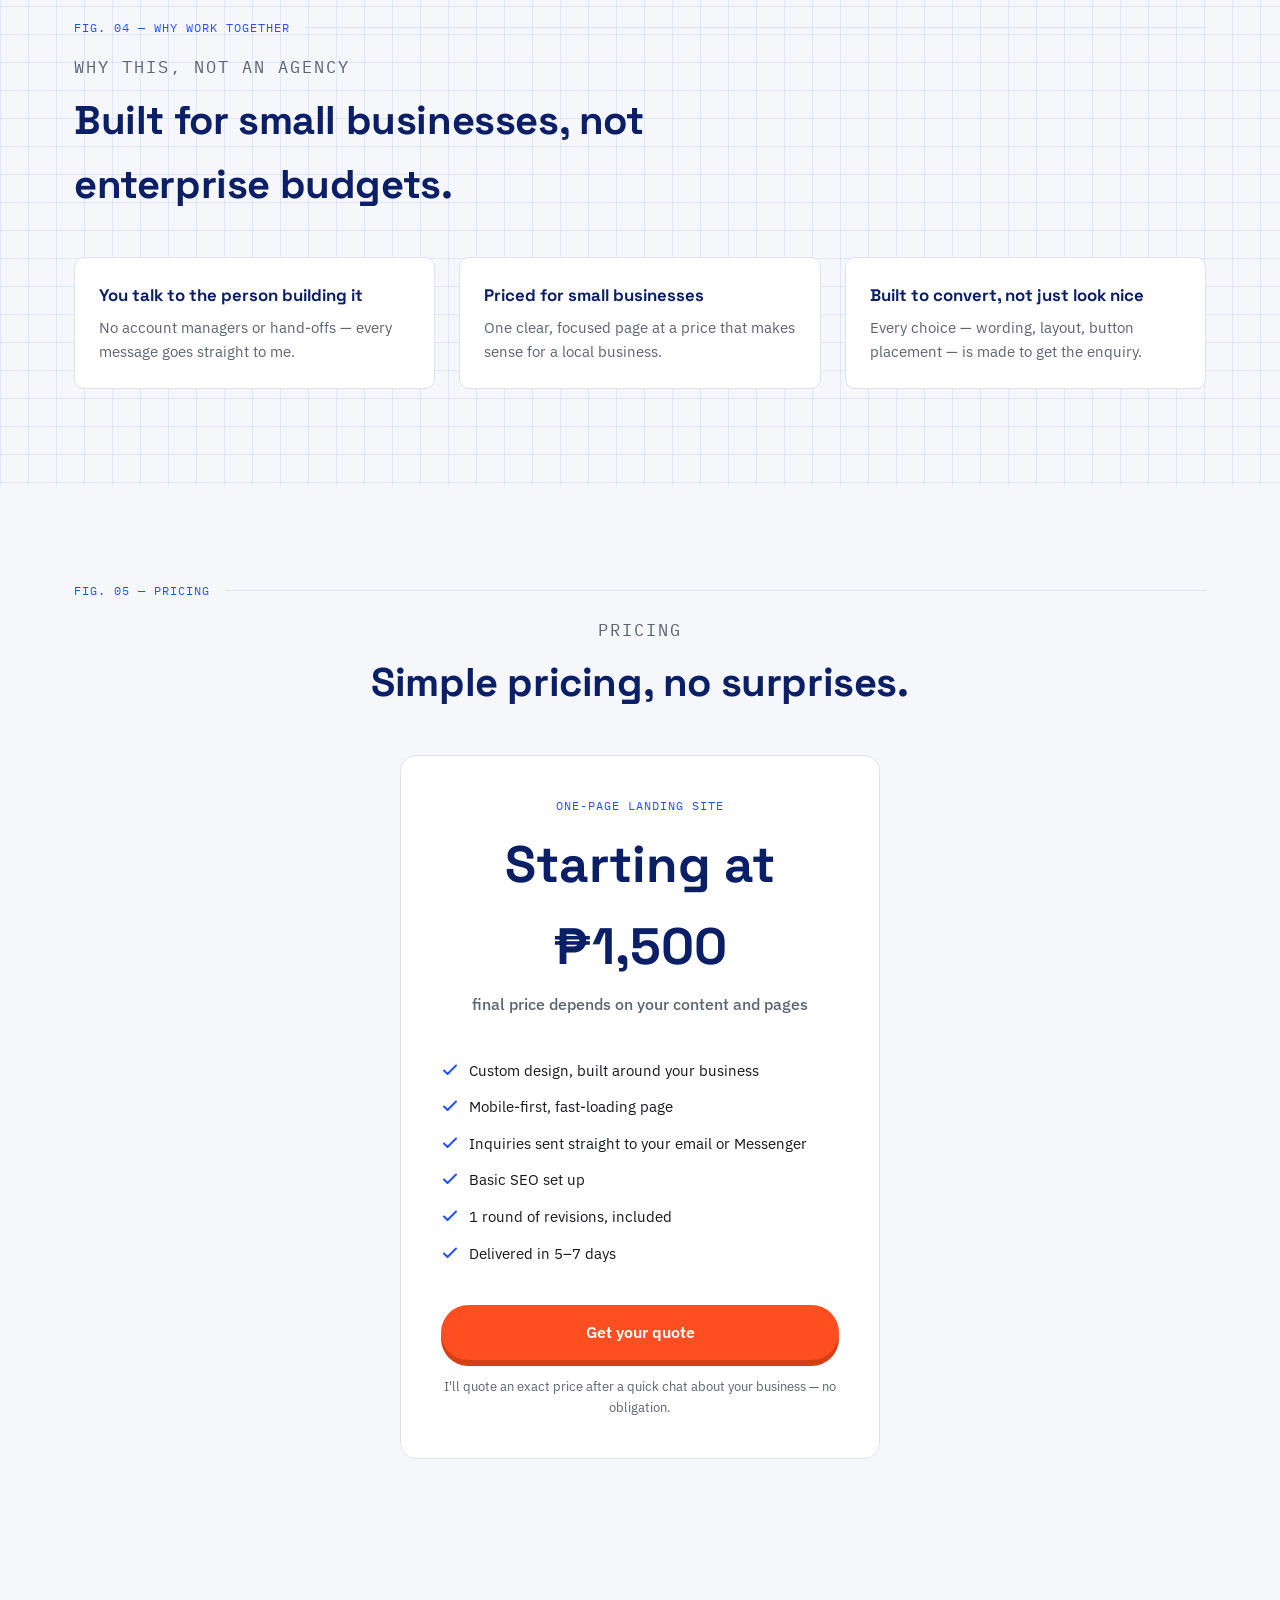
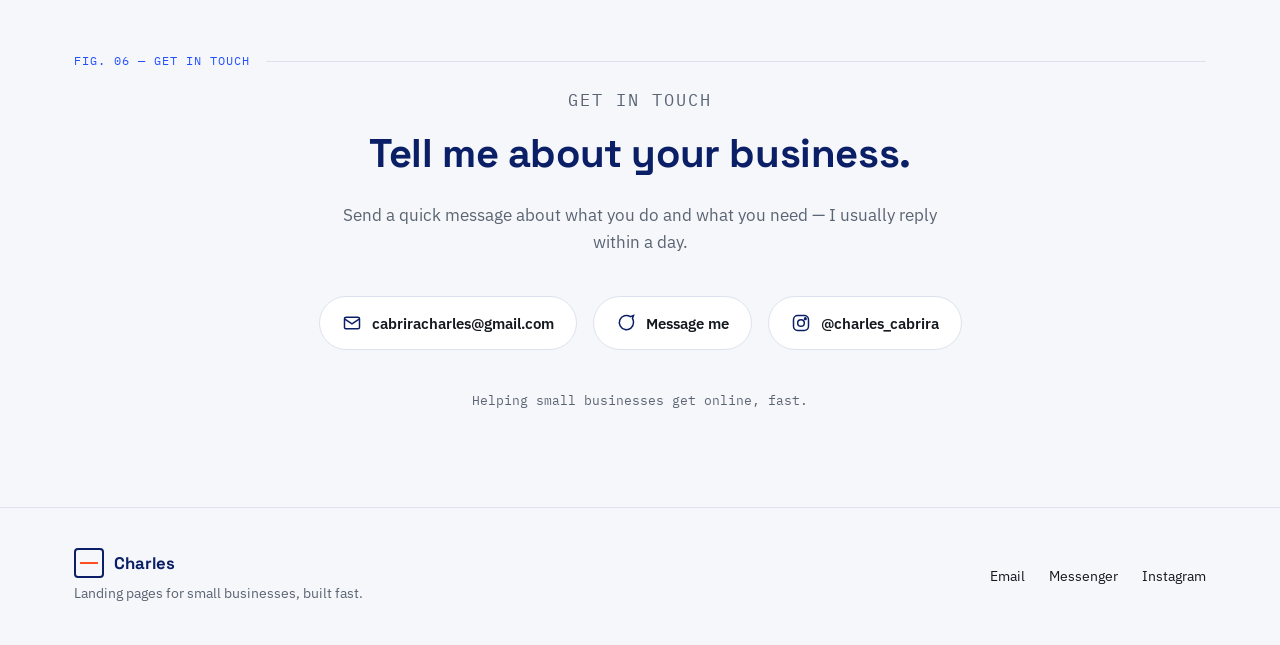
==== commit a1cd1f24: "update" ====
--- a/index.html
+++ b/index.html
@@ -219,7 +219,7 @@
           </div>
         </article>
       </div>
-      <p class="portfolio-disclaimer reveal">Business names above are concept examples, not real clients — swap these for your own projects as you complete them.</p>
+
     </div>
   </section>
 
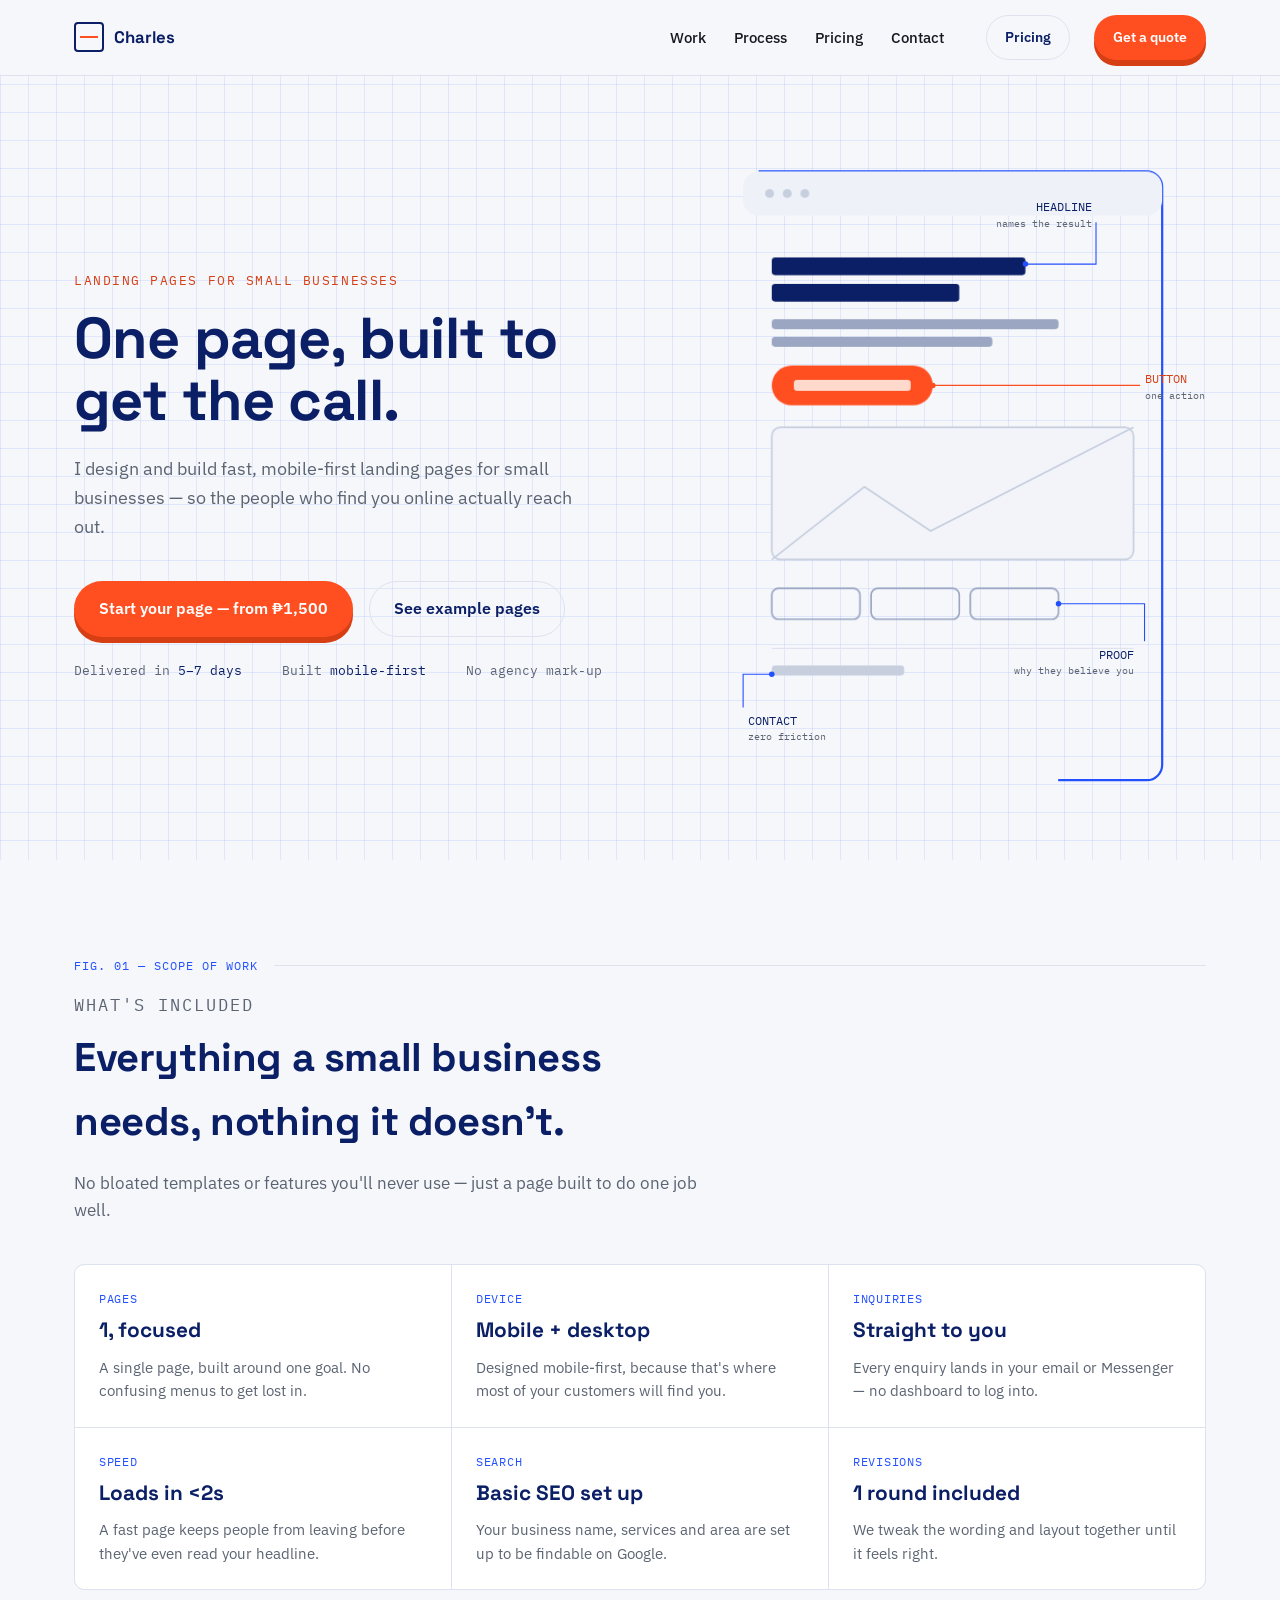
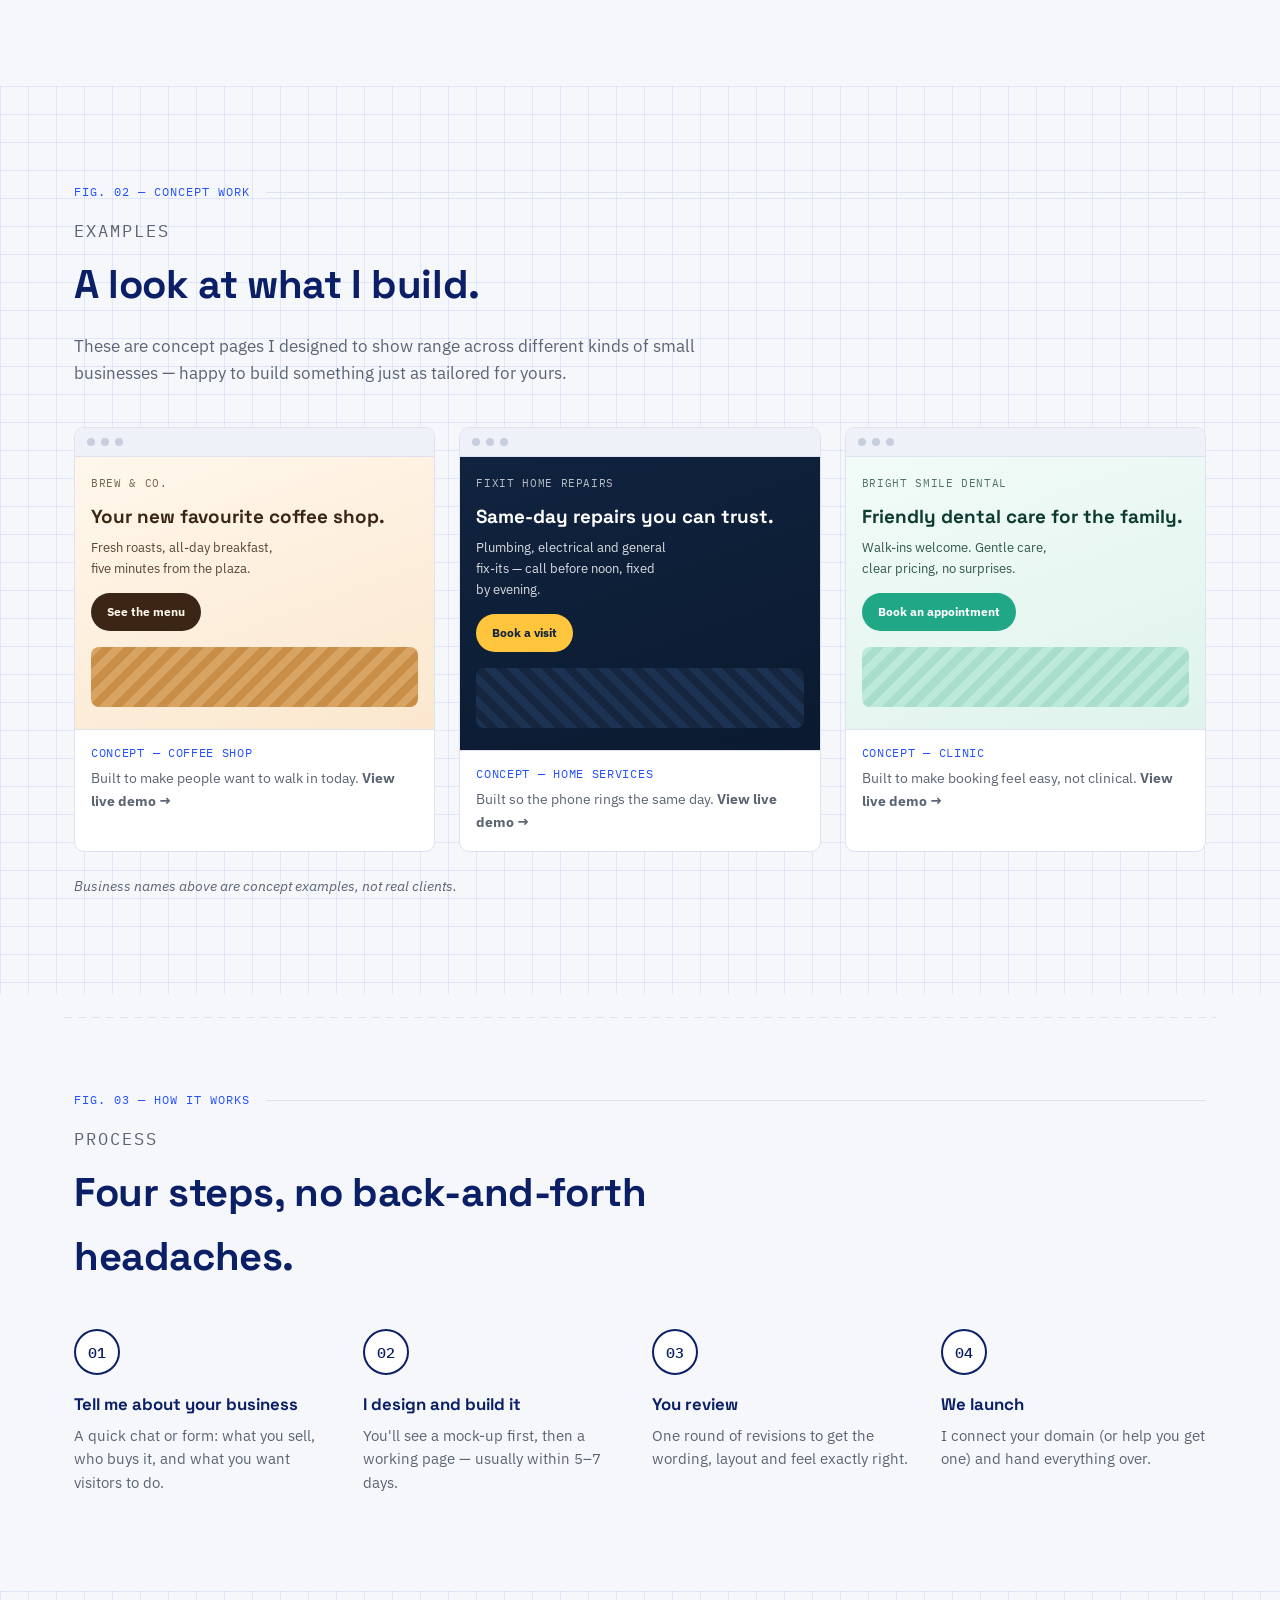
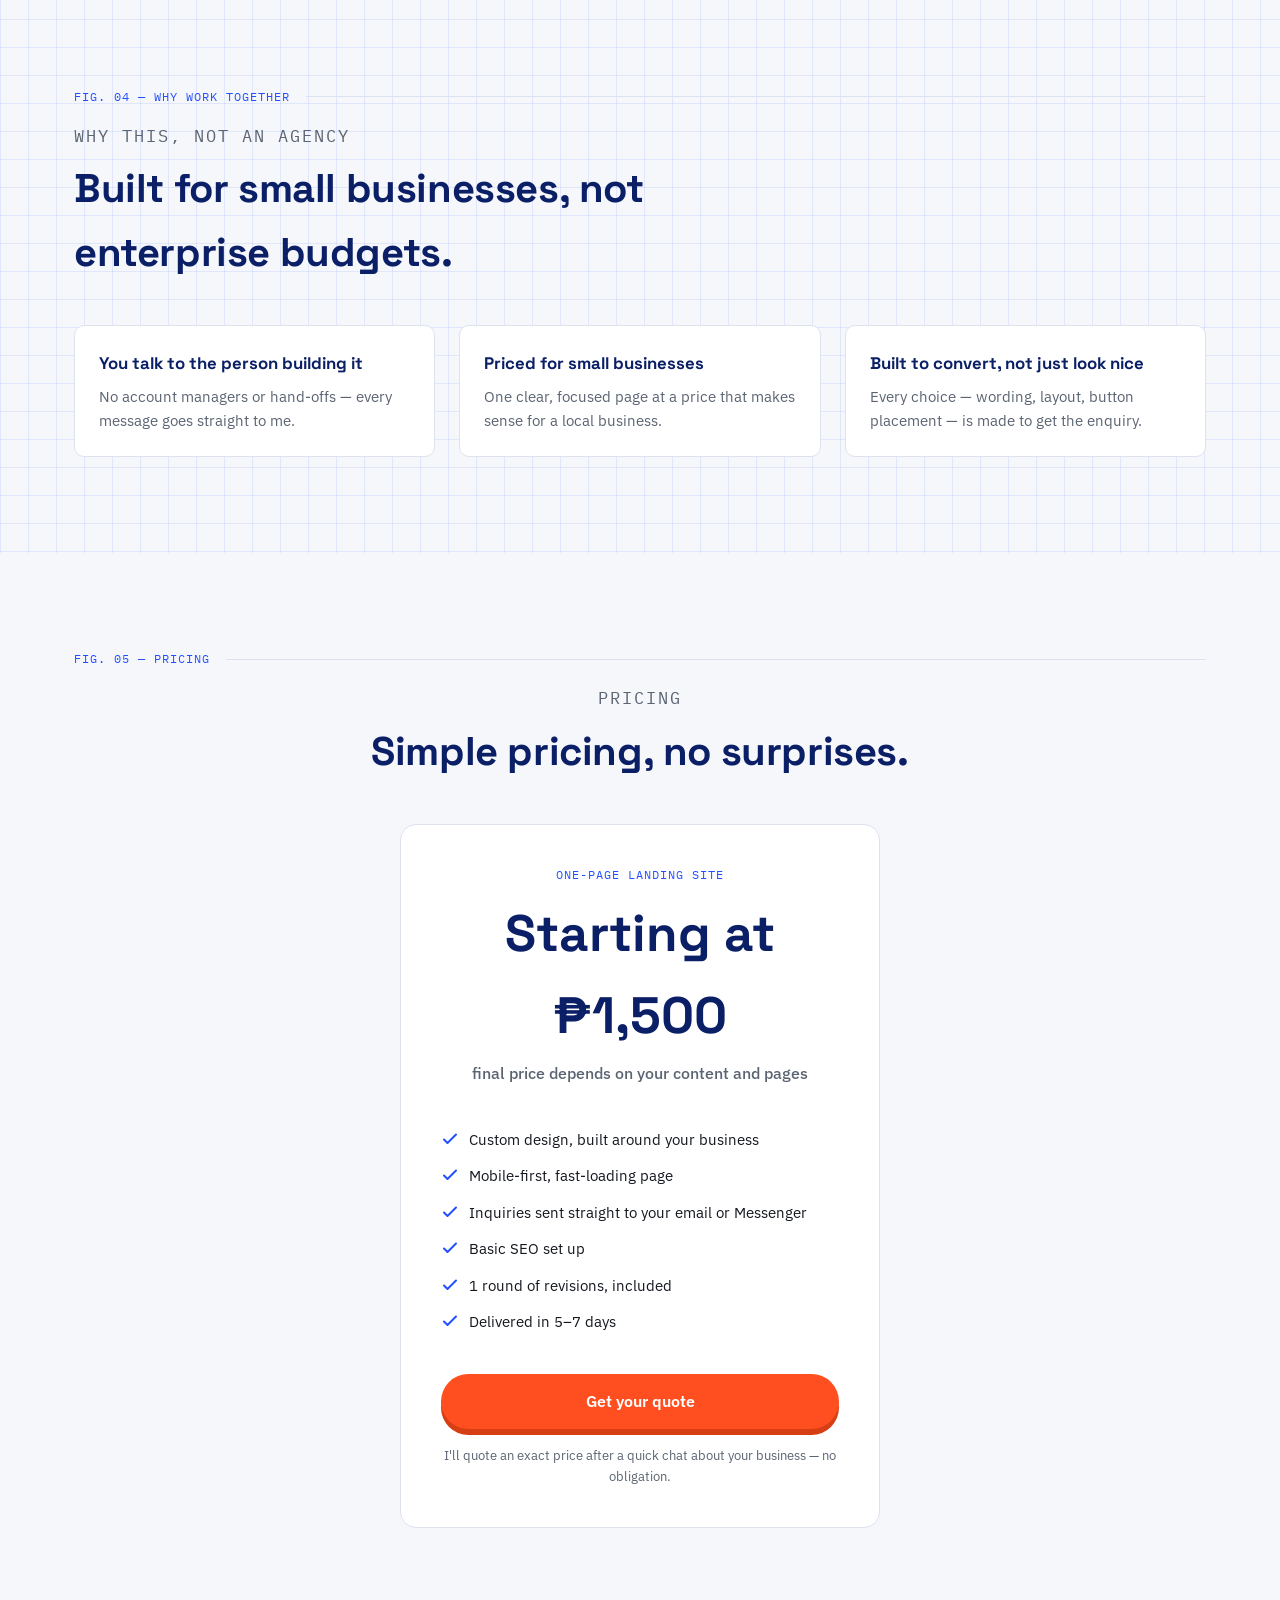
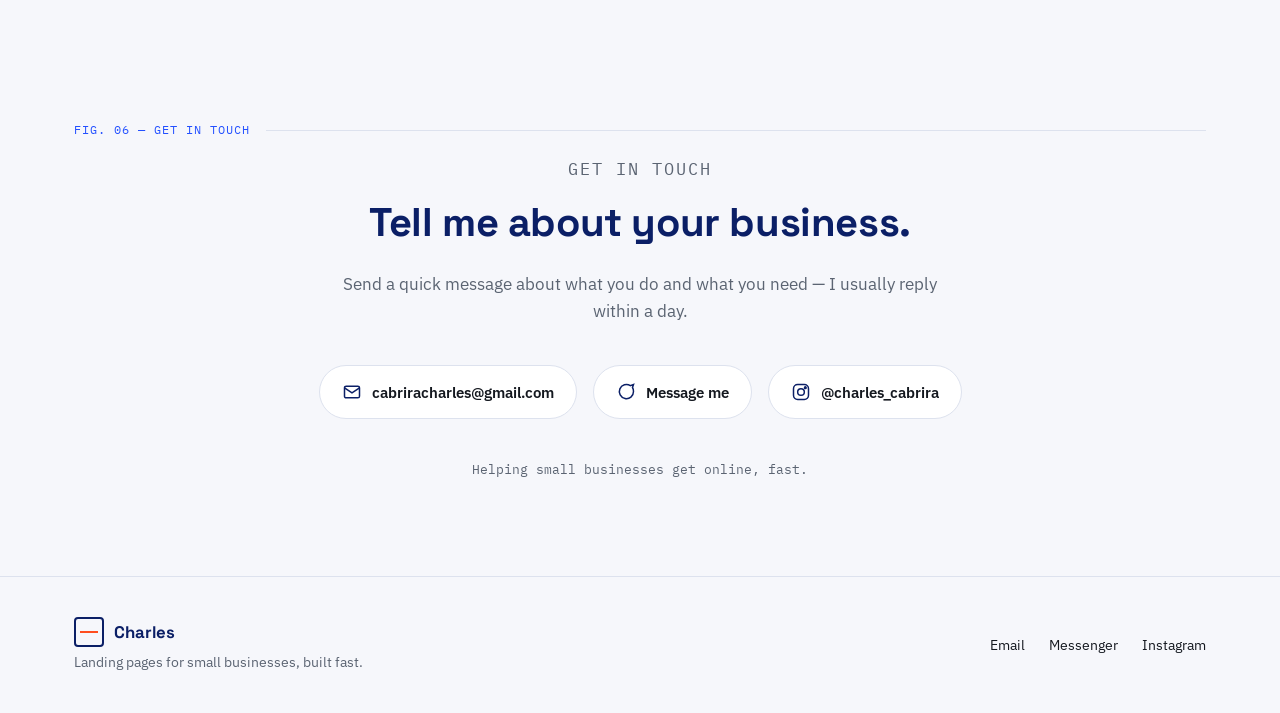
==== commit 2ef24697: "added a demo website" ====
--- a/index.html
+++ b/index.html
@@ -172,9 +172,9 @@
         <h2>A look at what I build.</h2>
         <p>These are concept pages I designed to show range across different kinds of small businesses — happy to build something just as tailored for yours.</p>
       </div>
-
+ 
       <div class="demo-grid reveal">
-        <article class="demo-card demo-card--cafe">
+        <a class="demo-card demo-card--cafe" href="brew-and-co.html" target="_blank" rel="noopener">
           <div class="demo-card__chrome"><i></i><i></i><i></i></div>
           <div class="demo-card__screen">
             <div class="demo-card__nav">Brew &amp; Co.</div>
@@ -185,11 +185,11 @@
           </div>
           <div class="demo-card__caption">
             <div class="demo-card__tag">Concept — Coffee shop</div>
-            <p class="demo-card__note">Built to make people want to walk in today.</p>
-          </div>
-        </article>
-
-        <article class="demo-card demo-card--repair">
+            <p class="demo-card__note">Built to make people want to walk in today. <strong>View live demo →</strong></p>
+          </div>
+        </a>
+ 
+        <a class="demo-card demo-card--repair" href="fixit-home-repairs.html" target="_blank" rel="noopener">
           <div class="demo-card__chrome"><i></i><i></i><i></i></div>
           <div class="demo-card__screen">
             <div class="demo-card__nav">FixIt Home Repairs</div>
@@ -200,11 +200,11 @@
           </div>
           <div class="demo-card__caption">
             <div class="demo-card__tag">Concept — Home services</div>
-            <p class="demo-card__note">Built so the phone rings the same day.</p>
-          </div>
-        </article>
-
-        <article class="demo-card demo-card--dental">
+            <p class="demo-card__note">Built so the phone rings the same day. <strong>View live demo →</strong></p>
+          </div>
+        </a>
+ 
+        <a class="demo-card demo-card--dental" href="bright-smile-dental.html" target="_blank" rel="noopener">
           <div class="demo-card__chrome"><i></i><i></i><i></i></div>
           <div class="demo-card__screen">
             <div class="demo-card__nav">Bright Smile Dental</div>
@@ -215,11 +215,11 @@
           </div>
           <div class="demo-card__caption">
             <div class="demo-card__tag">Concept — Clinic</div>
-            <p class="demo-card__note">Built to make booking feel easy, not clinical.</p>
-          </div>
-        </article>
-      </div>
-
+            <p class="demo-card__note">Built to make booking feel easy, not clinical. <strong>View live demo →</strong></p>
+          </div>
+        </a>
+      </div>
+      <p class="portfolio-disclaimer reveal">Business names above are concept examples, not real clients.</p>
     </div>
   </section>
 
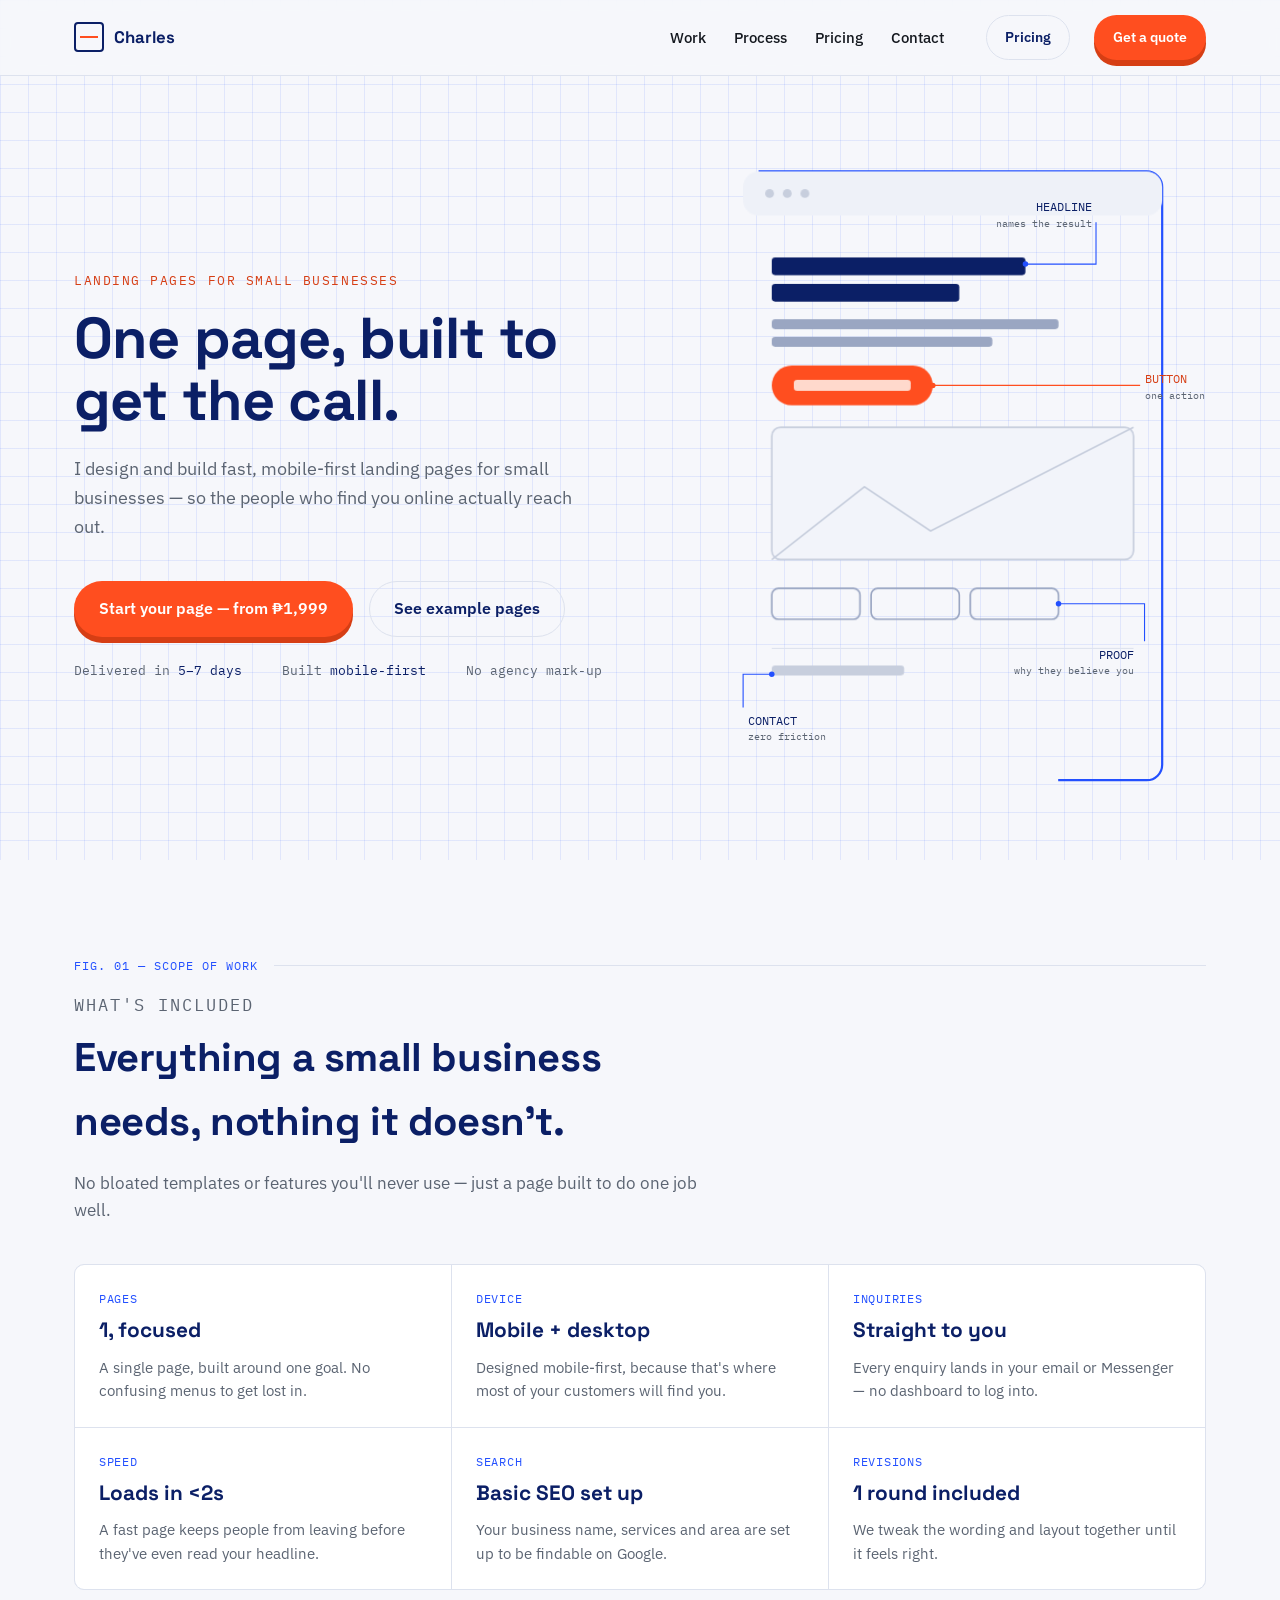
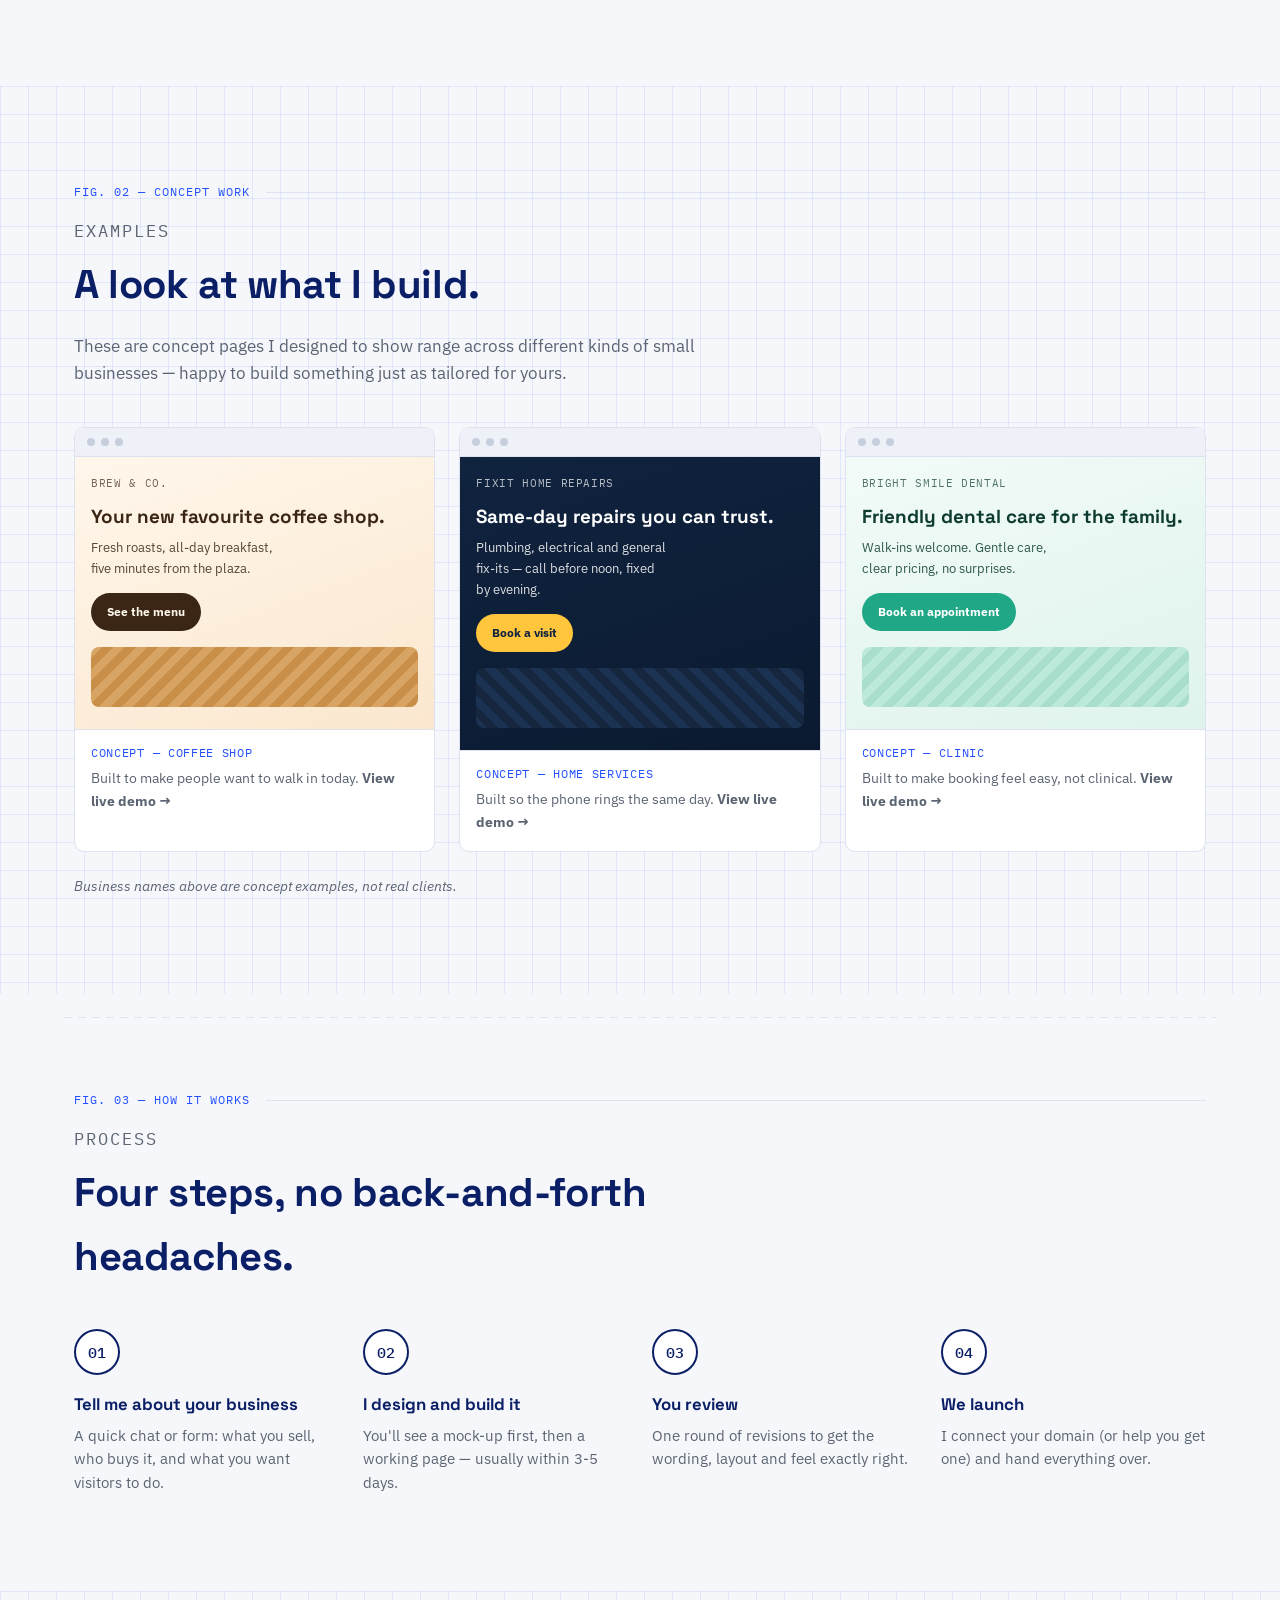
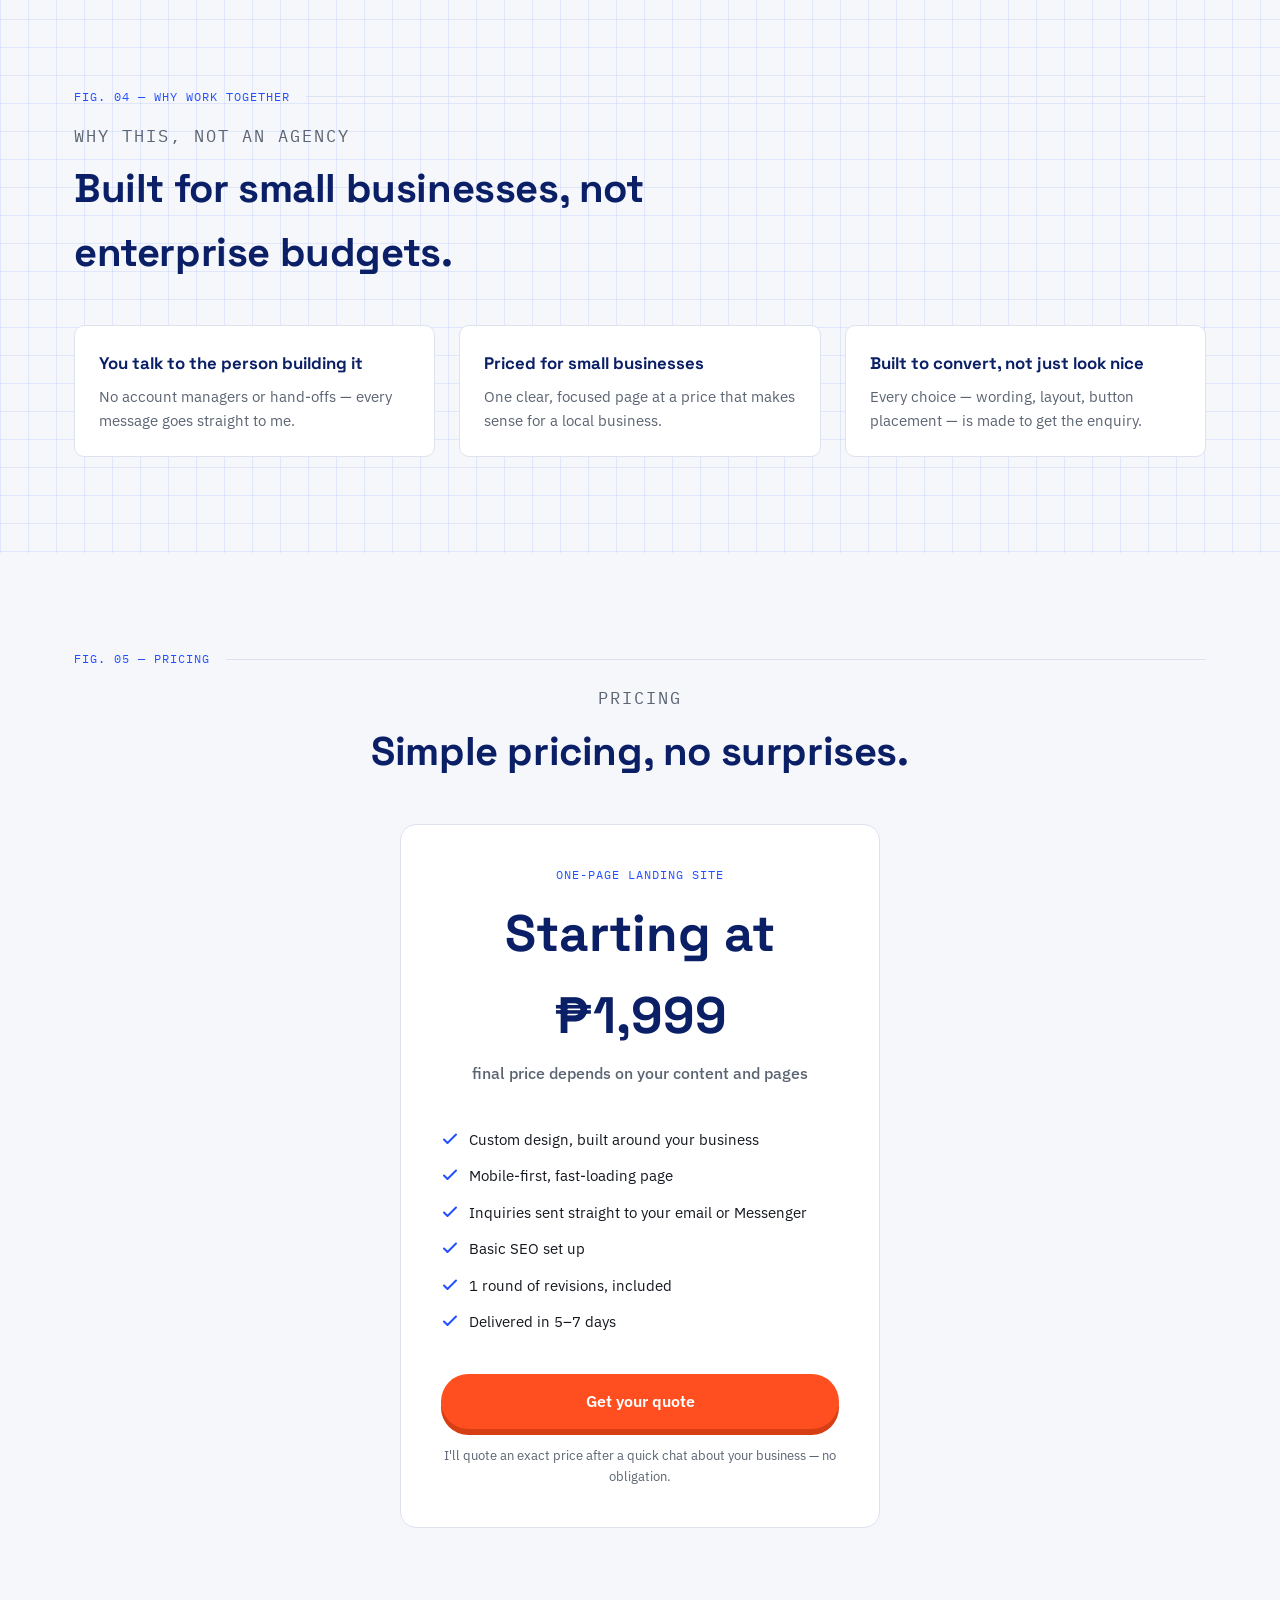
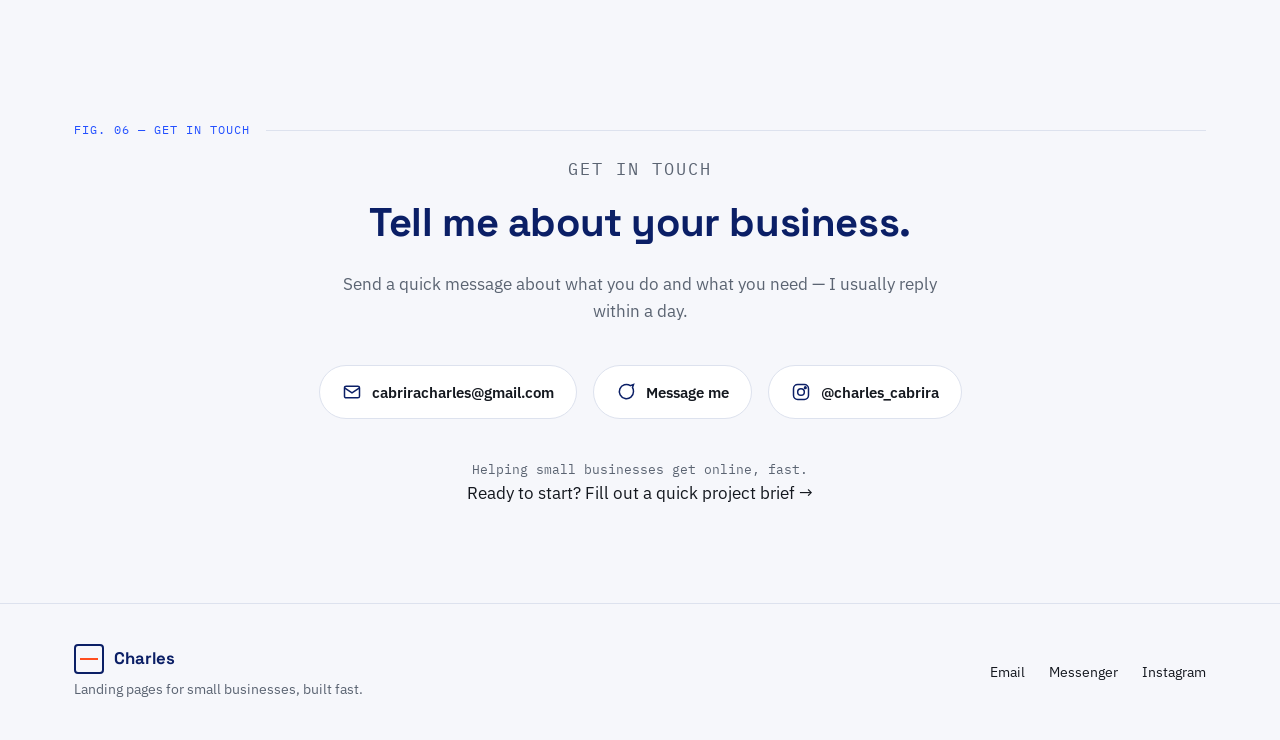
==== commit 42072d19: "update" ====
--- a/index.html
+++ b/index.html
@@ -4,7 +4,7 @@
 <meta charset="UTF-8">
 <meta name="viewport" content="width=device-width, initial-scale=1.0">
 <title>Charles — Landing Pages for Small Businesses</title>
-<meta name="description" content="I design and build fast, mobile-first landing pages for small businesses — built to get the call, not just look nice. Starting at ₱1,500.">
+<meta name="description" content="I design and build fast, mobile-first landing pages for small businesses — built to get the call, not just look nice. Starting at ₱1,999.">
 <meta name="theme-color" content="#0B1F66">
 <link rel="icon" href="data:image/svg+xml,%3Csvg xmlns='http://www.w3.org/2000/svg' viewBox='0 0 32 32'%3E%3Crect width='32' height='32' fill='%230B1F66'/%3E%3Cpath d='M9 9h14v14H9z' fill='none' stroke='%23ffffff' stroke-width='2'/%3E%3Cpath d='M9 16h14' stroke='%23FF4E1F' stroke-width='2'/%3E%3C/svg%3E">
 <link rel="preconnect" href="https://fonts.googleapis.com">
@@ -48,7 +48,7 @@
         <h1>One page, built to get the call.</h1>
         <p class="hero__lede">I design and build fast, mobile-first landing pages for small businesses — so the people who find you online actually reach out.</p>
         <div class="hero__ctas">
-          <a class="btn btn--primary" href="mailto:cabriracharles@gmail.com?subject=Landing%20page%20enquiry">Start your page — from ₱1,500</a>
+          <a class="btn btn--primary" href="mailto:cabriracharles@gmail.com?subject=Landing%20page%20enquiry">Start your page — from ₱1,999</a>
           <a class="btn btn--ghost" href="#work">See example pages</a>
         </div>
         <div class="hero__meta">
@@ -242,7 +242,7 @@
         <div>
           <div class="process-step__num">02</div>
           <div class="process-step__title">I design and build it</div>
-          <p class="process-step__desc">You'll see a mock-up first, then a working page — usually within 5–7 days.</p>
+          <p class="process-step__desc">You'll see a mock-up first, then a working page — usually within 3-5 days.</p>
         </div>
         <div>
           <div class="process-step__num">03</div>
@@ -294,7 +294,7 @@
 
       <div class="pricing-card reveal">
         <div class="pricing-card__tag">One-page landing site</div>
-        <div class="pricing-card__price">Starting at ₱1,500<small>final price depends on your content and pages</small></div>
+        <div class="pricing-card__price">Starting at ₱1,999<small>final price depends on your content and pages</small></div>
         <ul class="pricing-card__list">
           <li><svg width="18" height="18" viewBox="0 0 18 18"><path d="M3 9.5l3.5 3.5L15 4.5" stroke="#2350FF" stroke-width="2" fill="none" stroke-linecap="round" stroke-linejoin="round"/></svg> Custom design, built around your business</li>
           <li><svg width="18" height="18" viewBox="0 0 18 18"><path d="M3 9.5l3.5 3.5L15 4.5" stroke="#2350FF" stroke-width="2" fill="none" stroke-linecap="round" stroke-linejoin="round"/></svg> Mobile-first, fast-loading page</li>
@@ -334,6 +334,10 @@
         </a>
       </div>
       <p class="contact-note">Helping small businesses get online, fast.</p>
+
+      <div class="brief-cta reveal">
+        <p>Ready to start? <a href="client-intake-form.html">Fill out a quick project brief →</a></p>
+      </div>
     </div>
   </section>
 
@@ -358,4 +362,4 @@
 
 <script src="script.js"></script>
 </body>
-</html>
+</html>
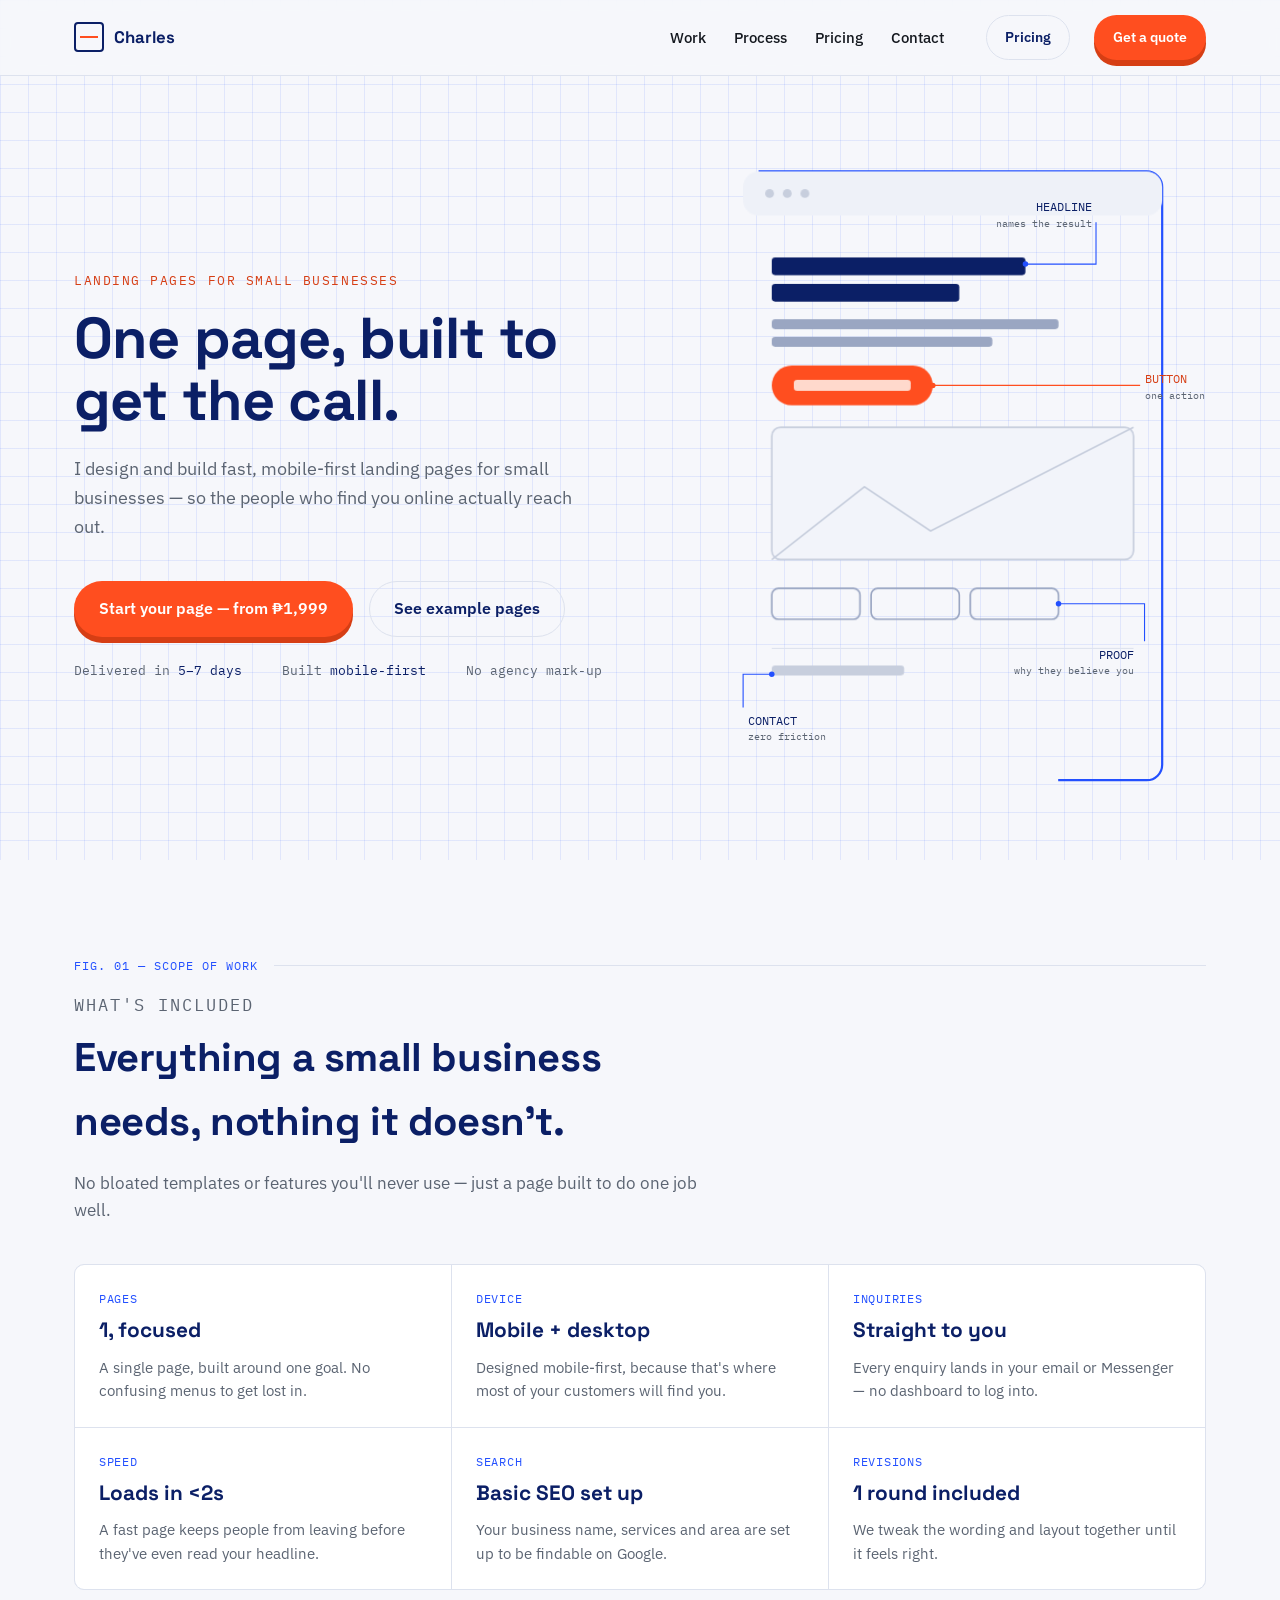
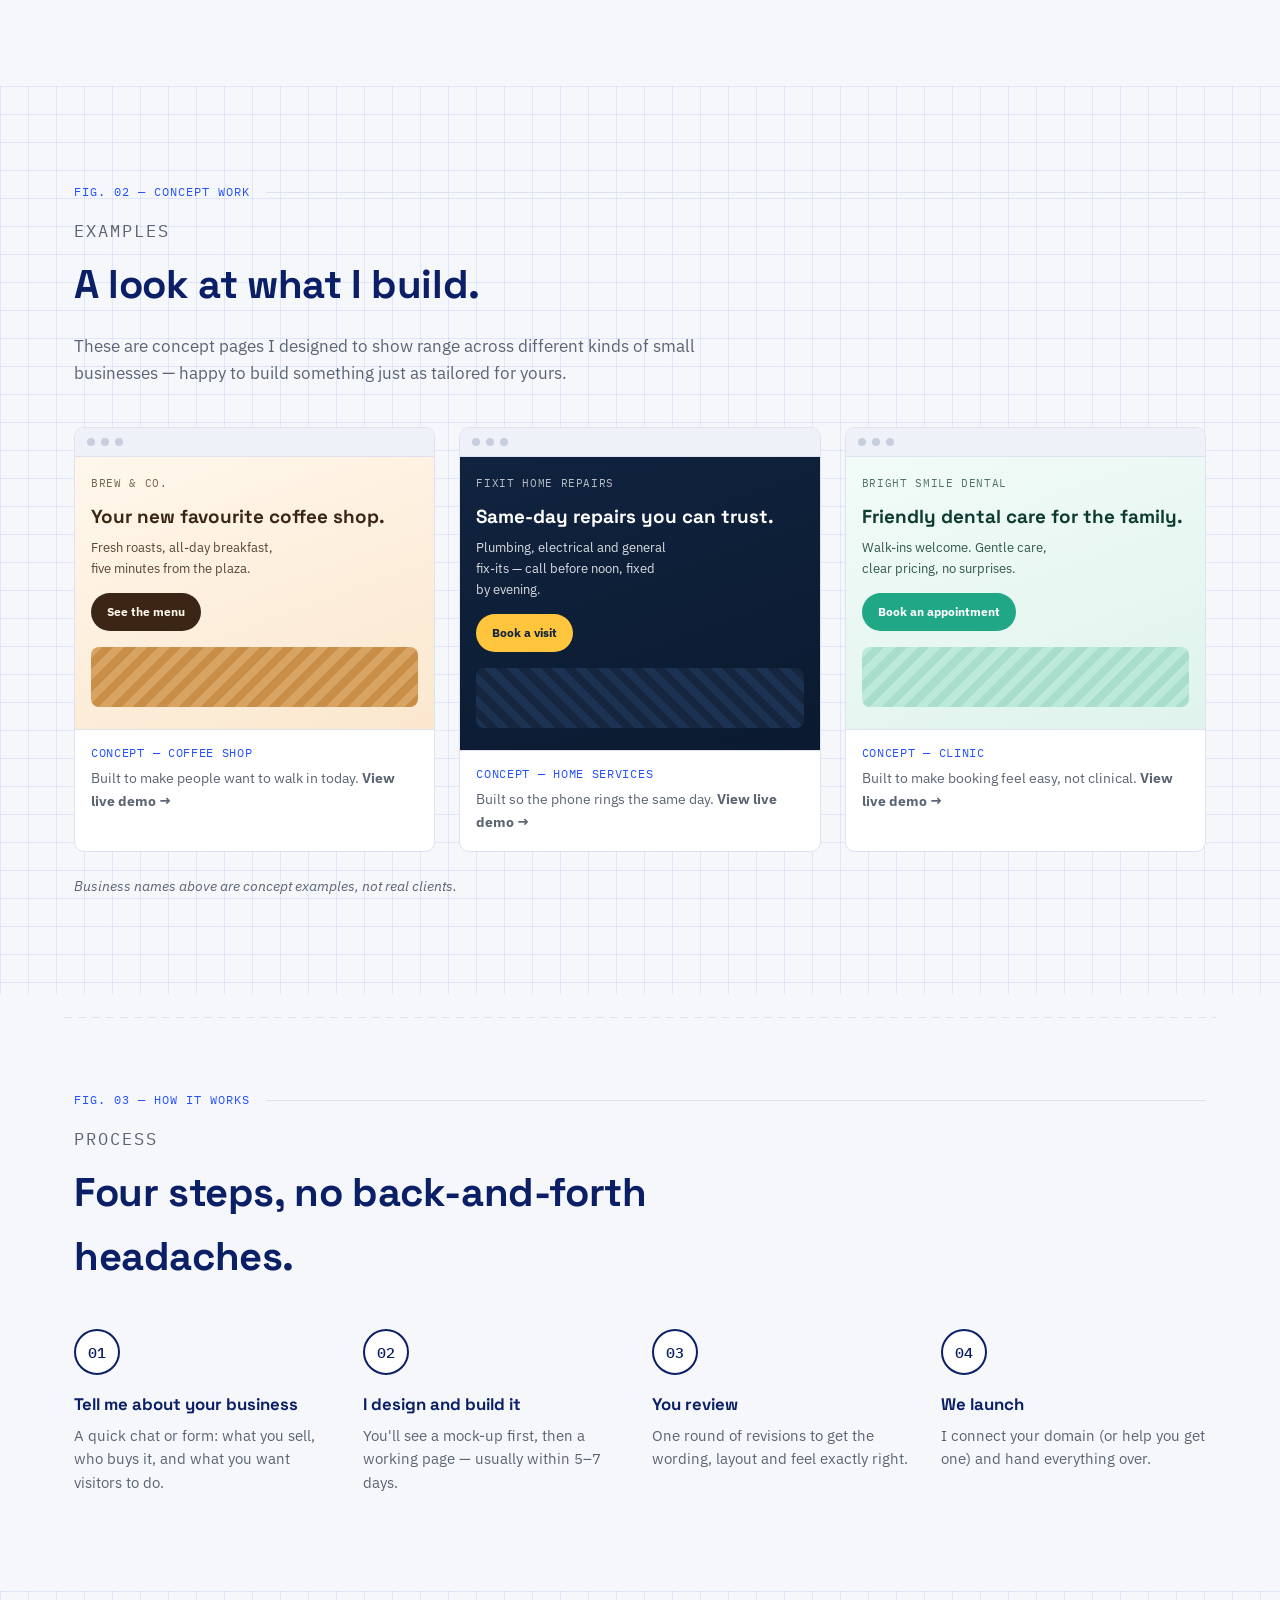
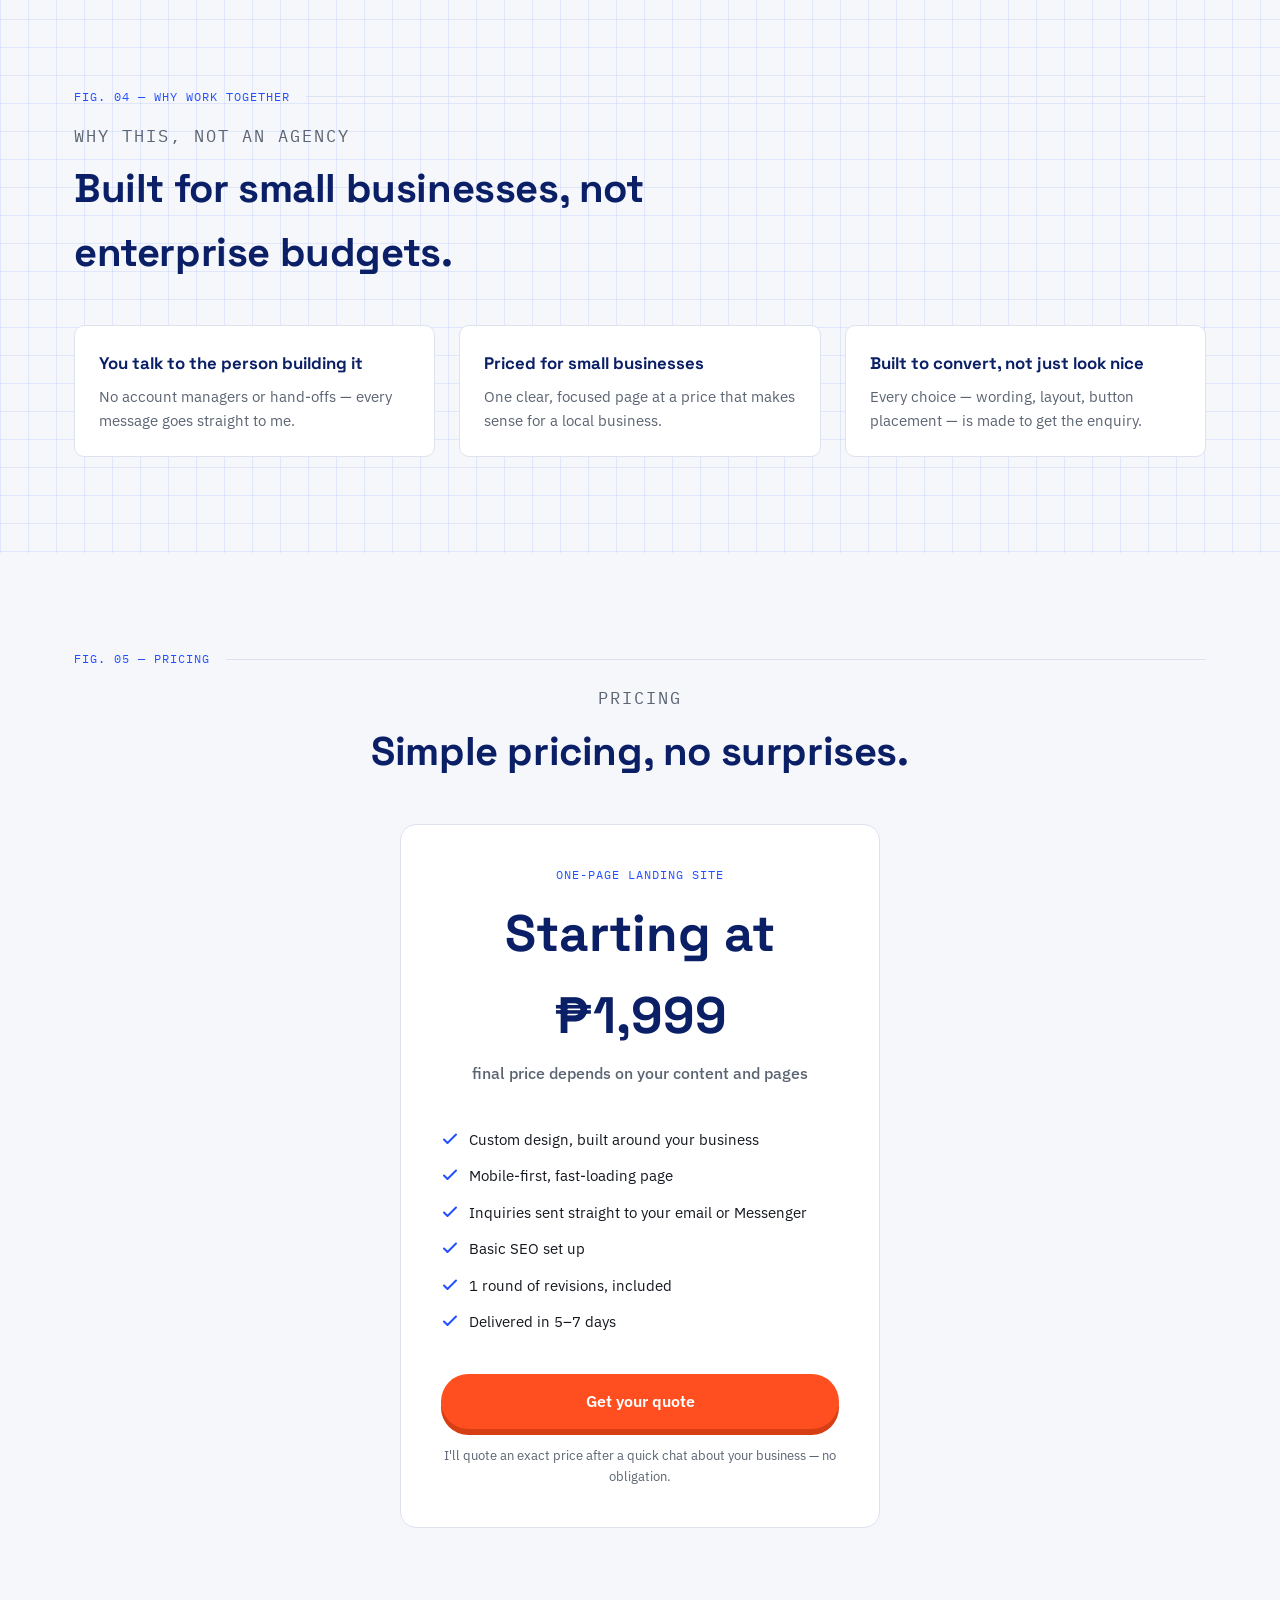
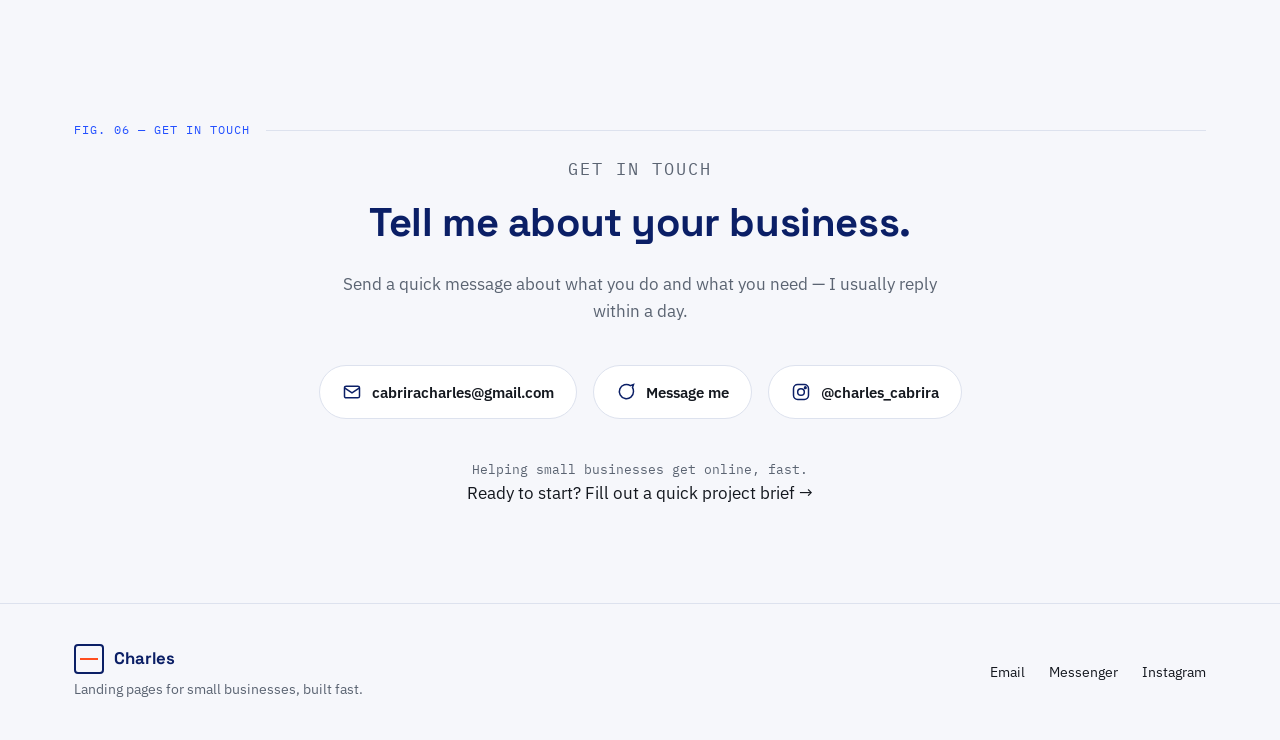
==== commit 0a4f0962: "update" ====
--- a/index.html
+++ b/index.html
@@ -242,7 +242,7 @@
         <div>
           <div class="process-step__num">02</div>
           <div class="process-step__title">I design and build it</div>
-          <p class="process-step__desc">You'll see a mock-up first, then a working page — usually within 3-5 days.</p>
+          <p class="process-step__desc">You'll see a mock-up first, then a working page — usually within 5–7 days.</p>
         </div>
         <div>
           <div class="process-step__num">03</div>
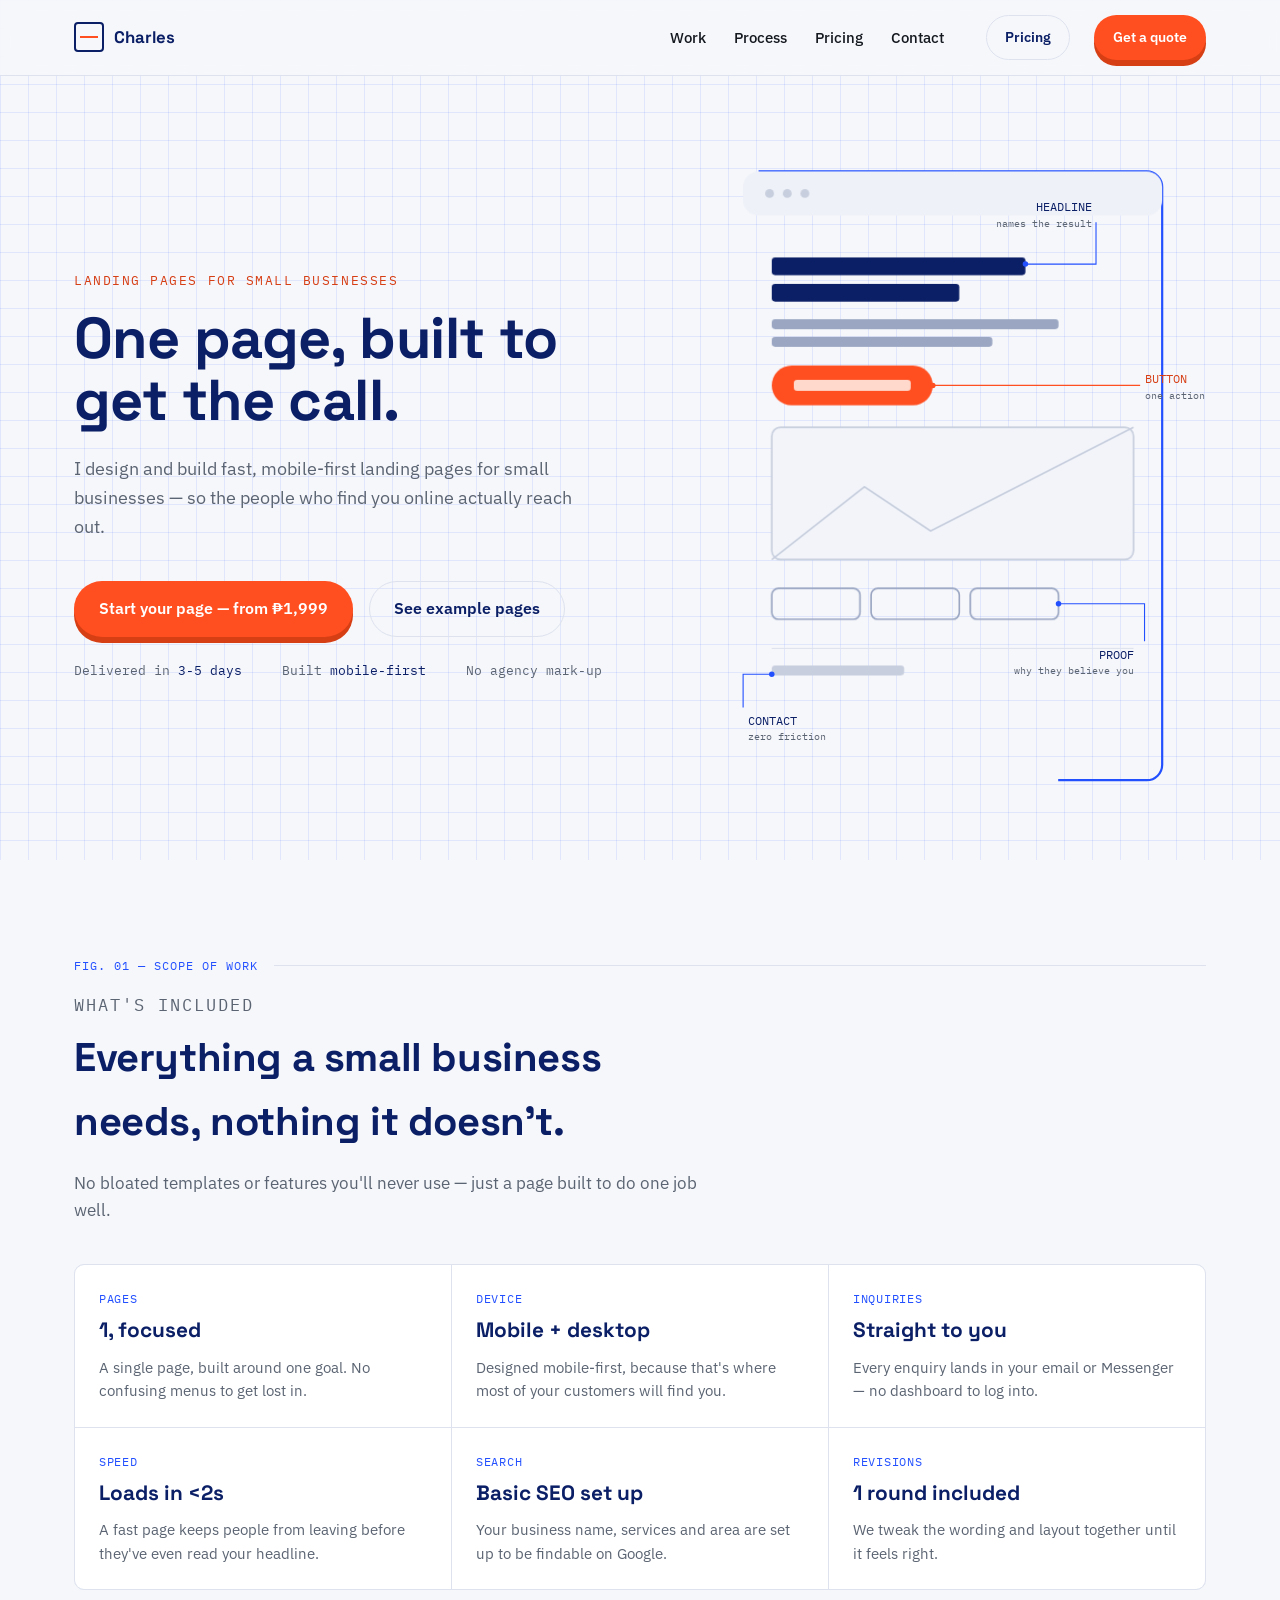
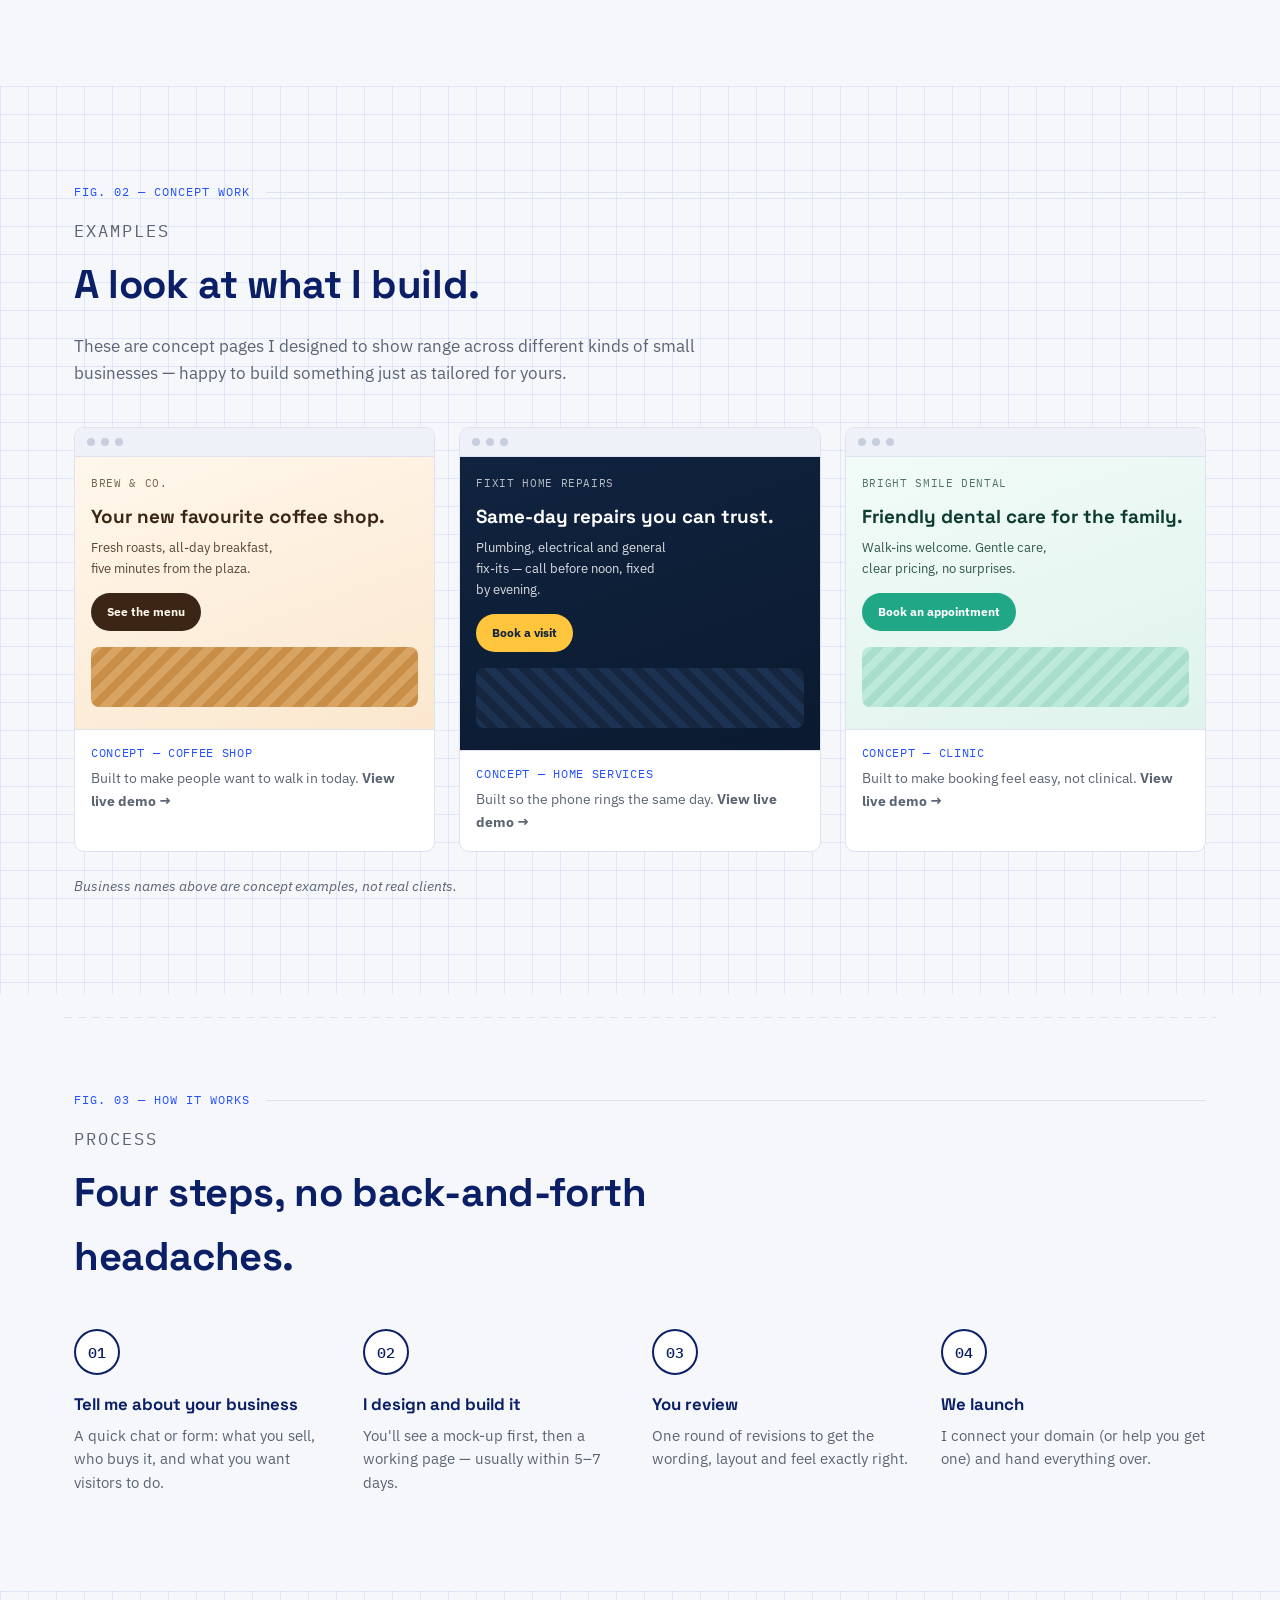
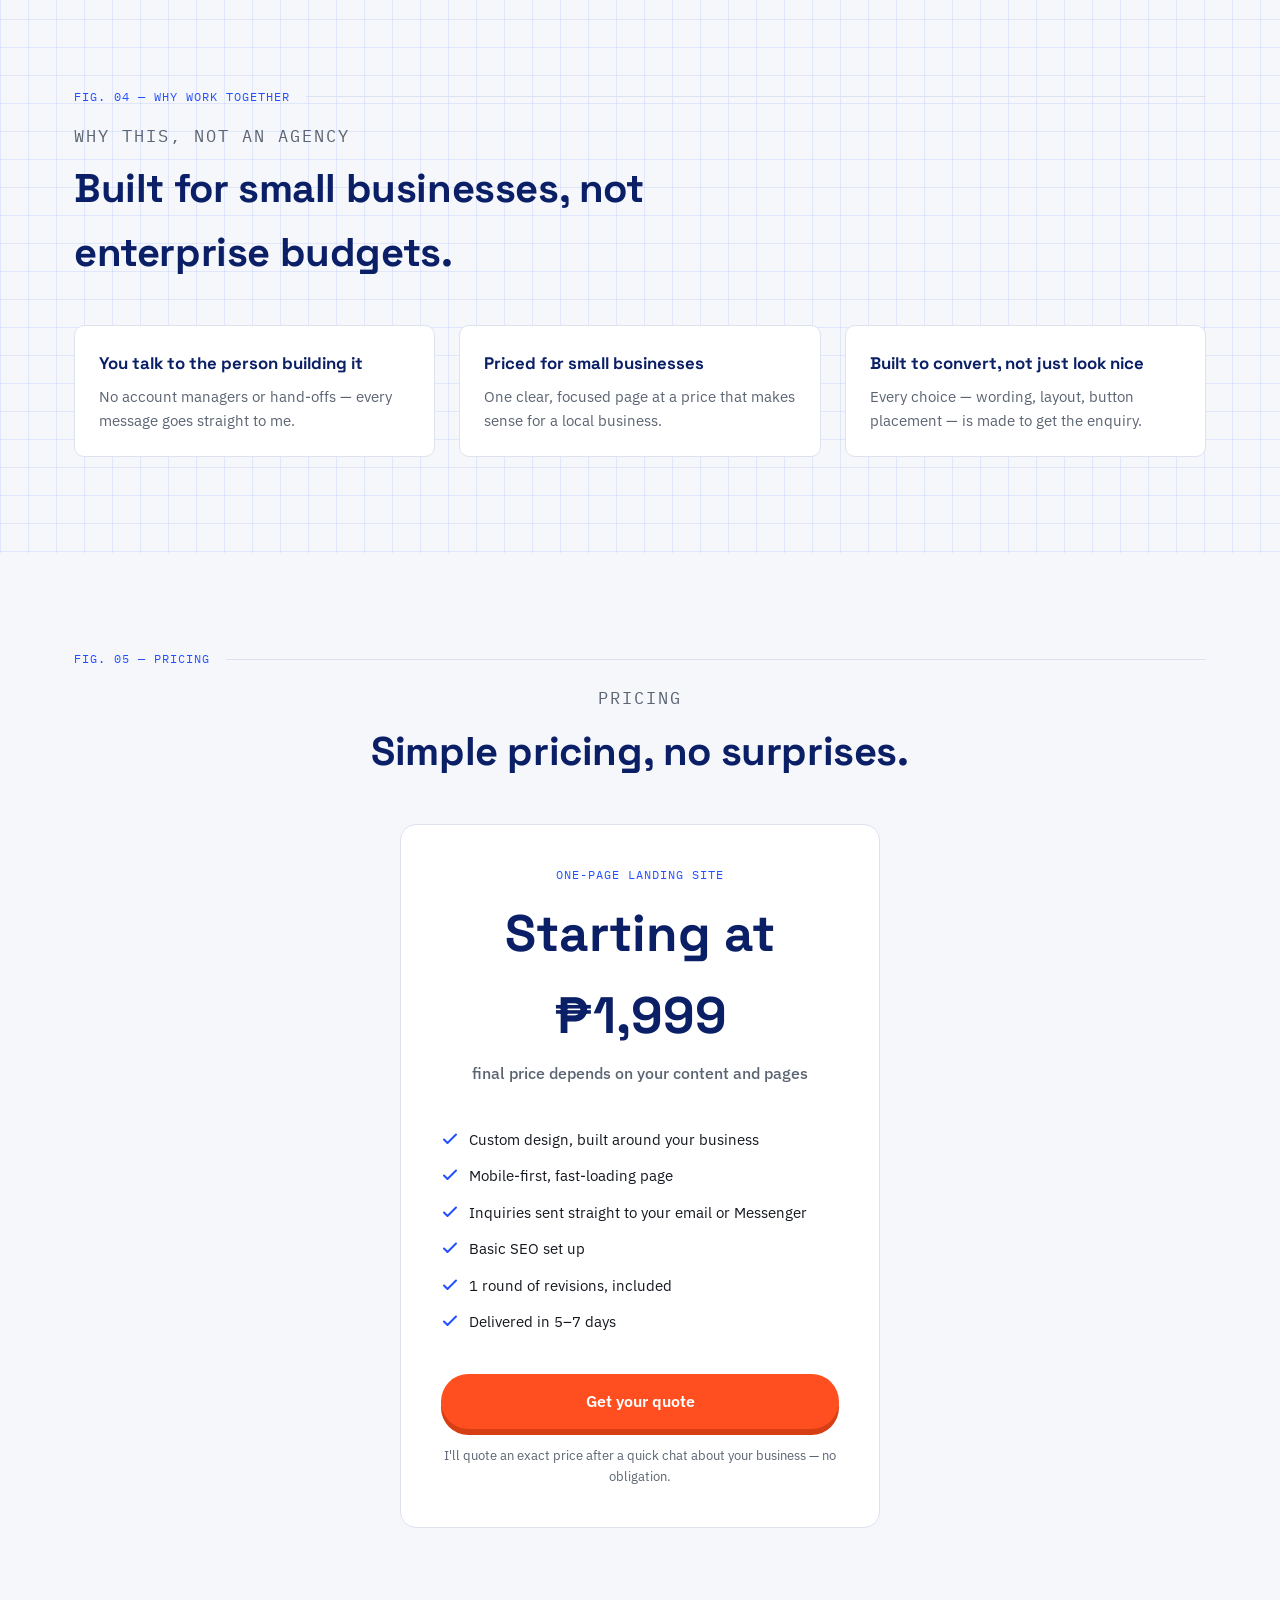
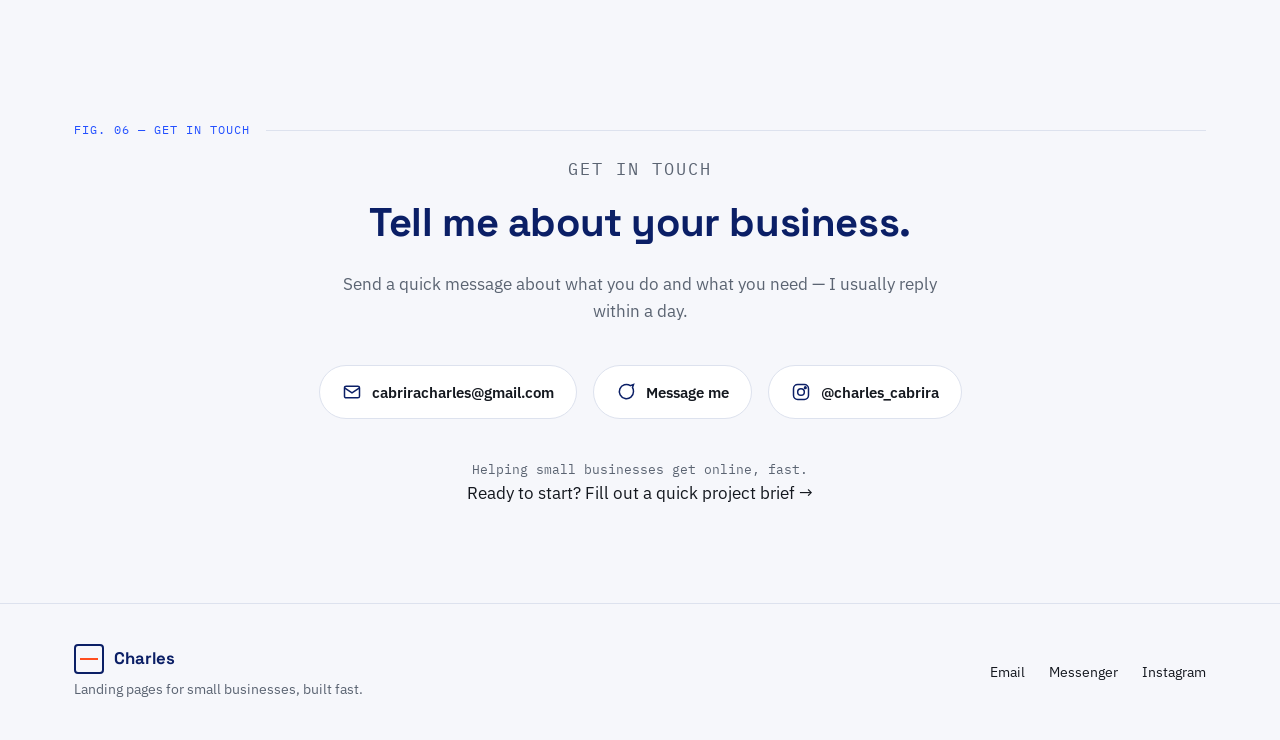
==== commit 8cf36dcd: "update" ====
--- a/index.html
+++ b/index.html
@@ -52,7 +52,7 @@
           <a class="btn btn--ghost" href="#work">See example pages</a>
         </div>
         <div class="hero__meta">
-          <div>Delivered in <span>5–7 days</span></div>
+          <div>Delivered in <span>3-5 days</span></div>
           <div>Built <span>mobile-first</span></div>
           <div>No agency mark-up</div>
         </div>
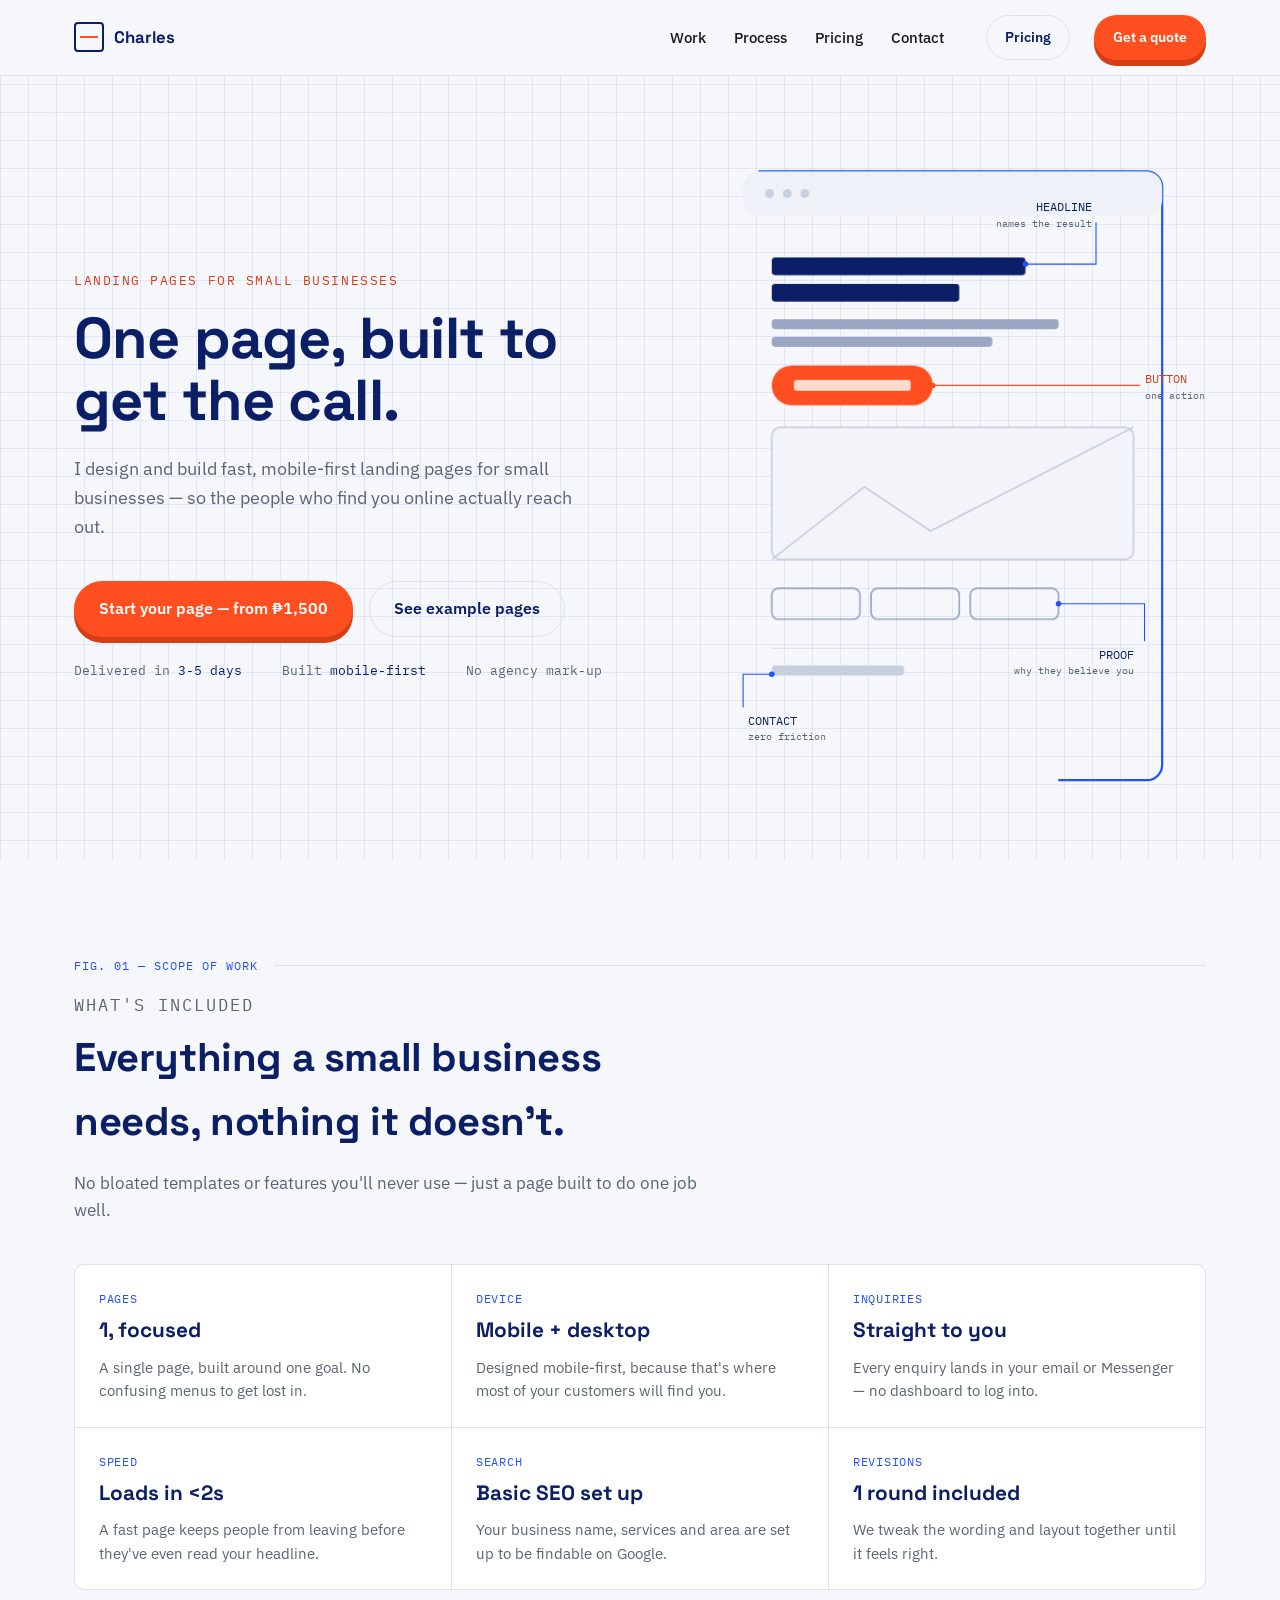
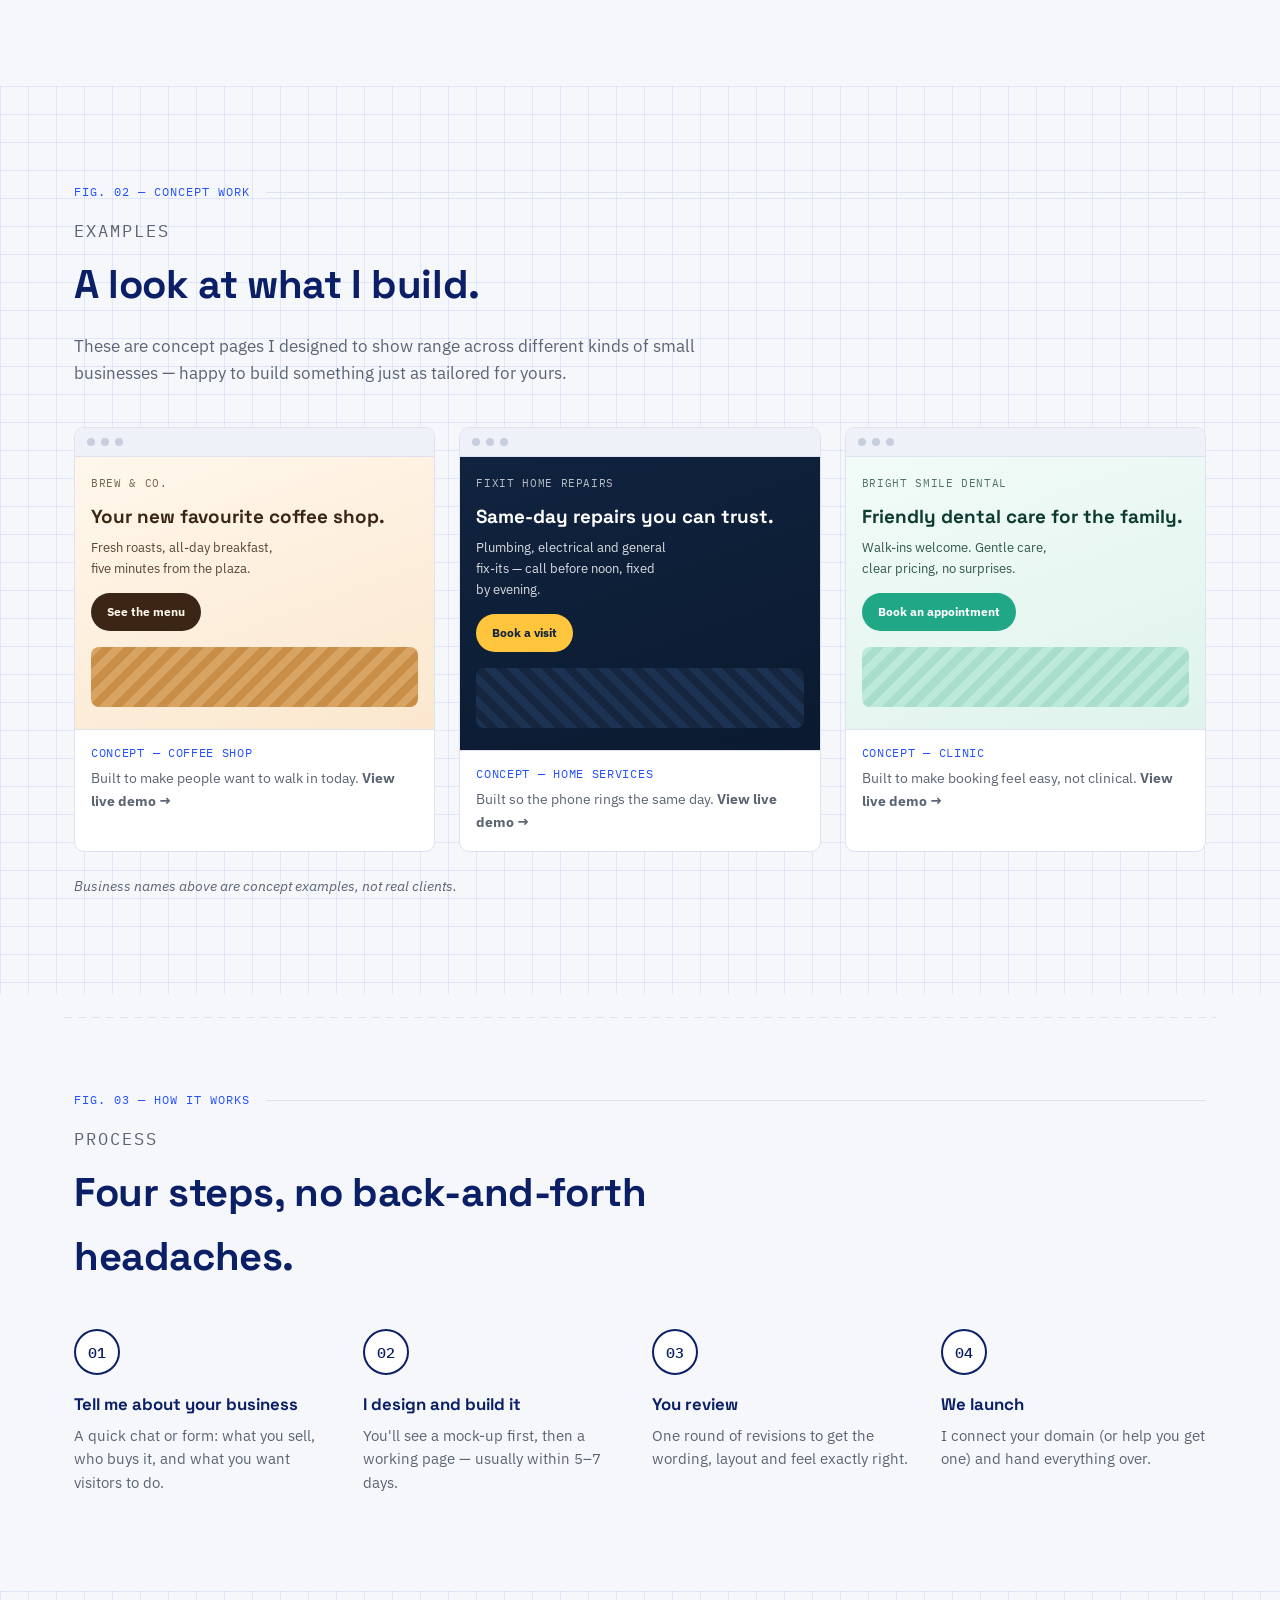
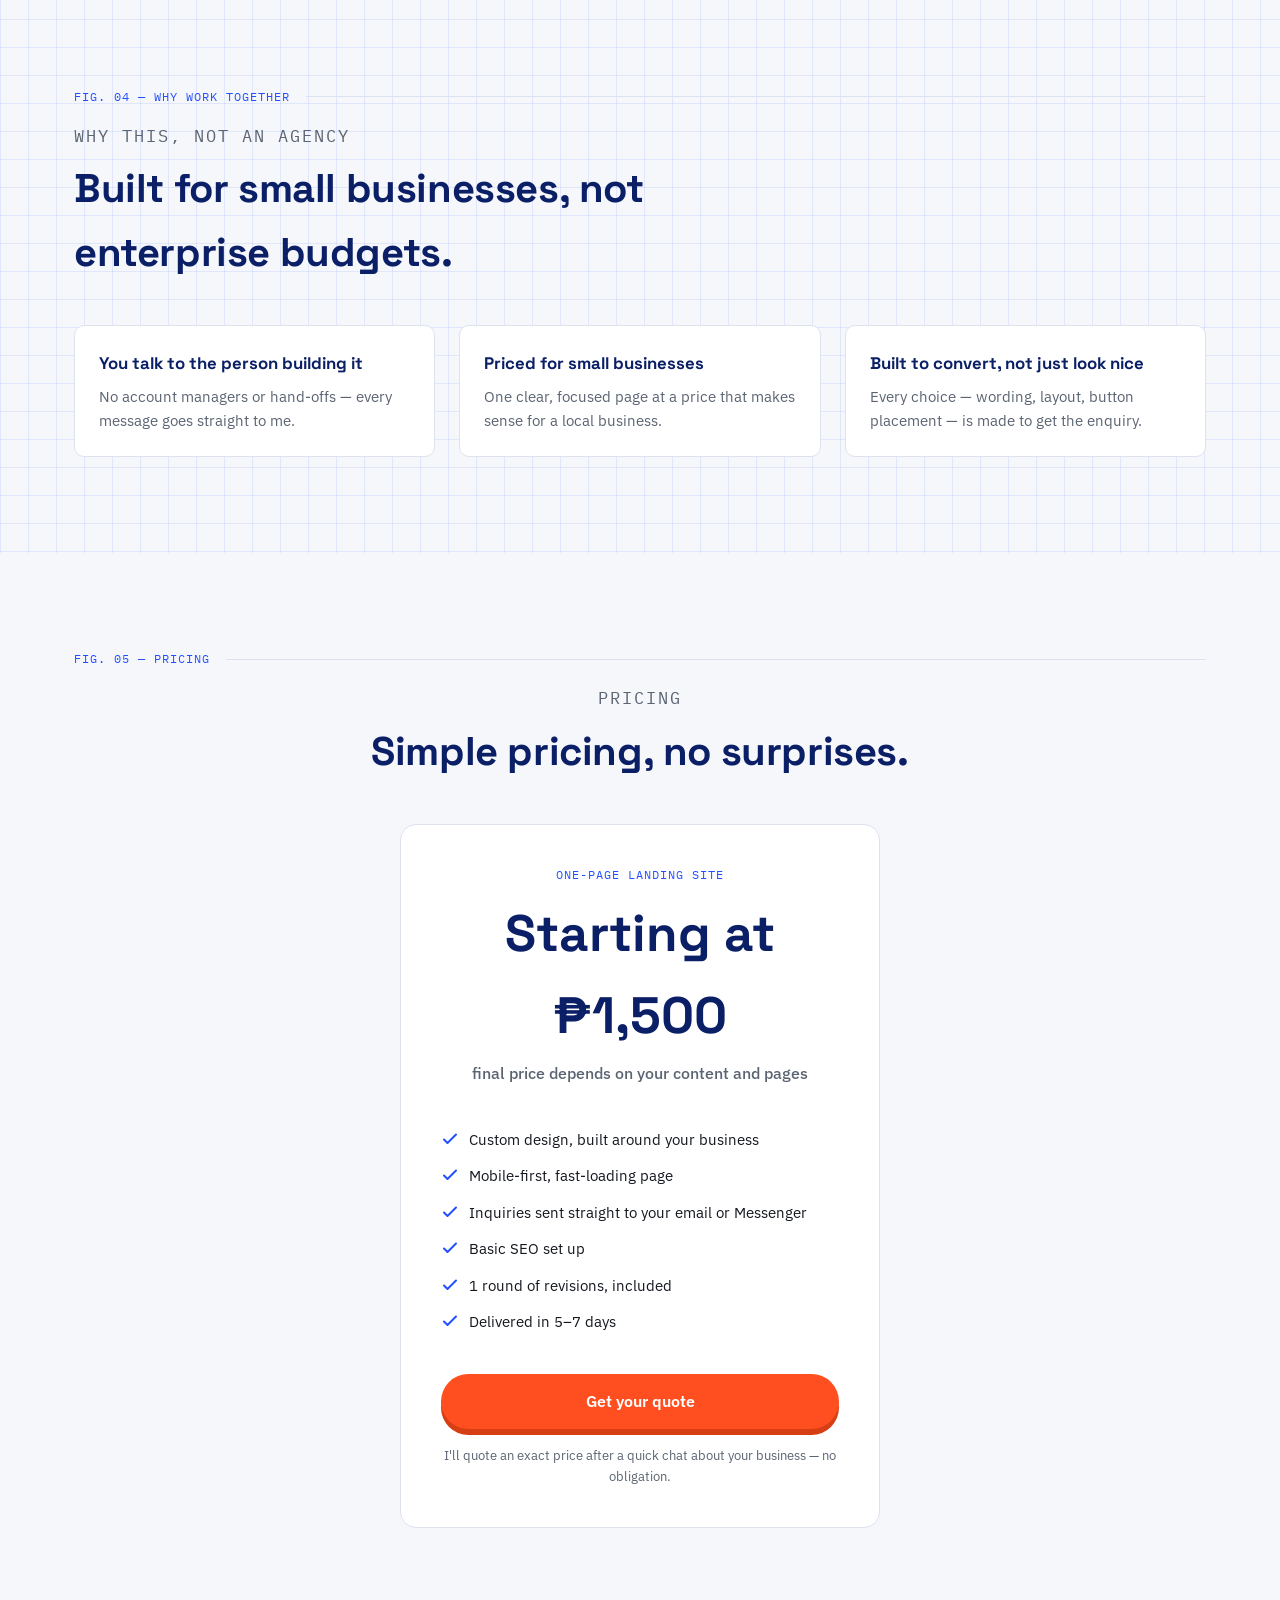
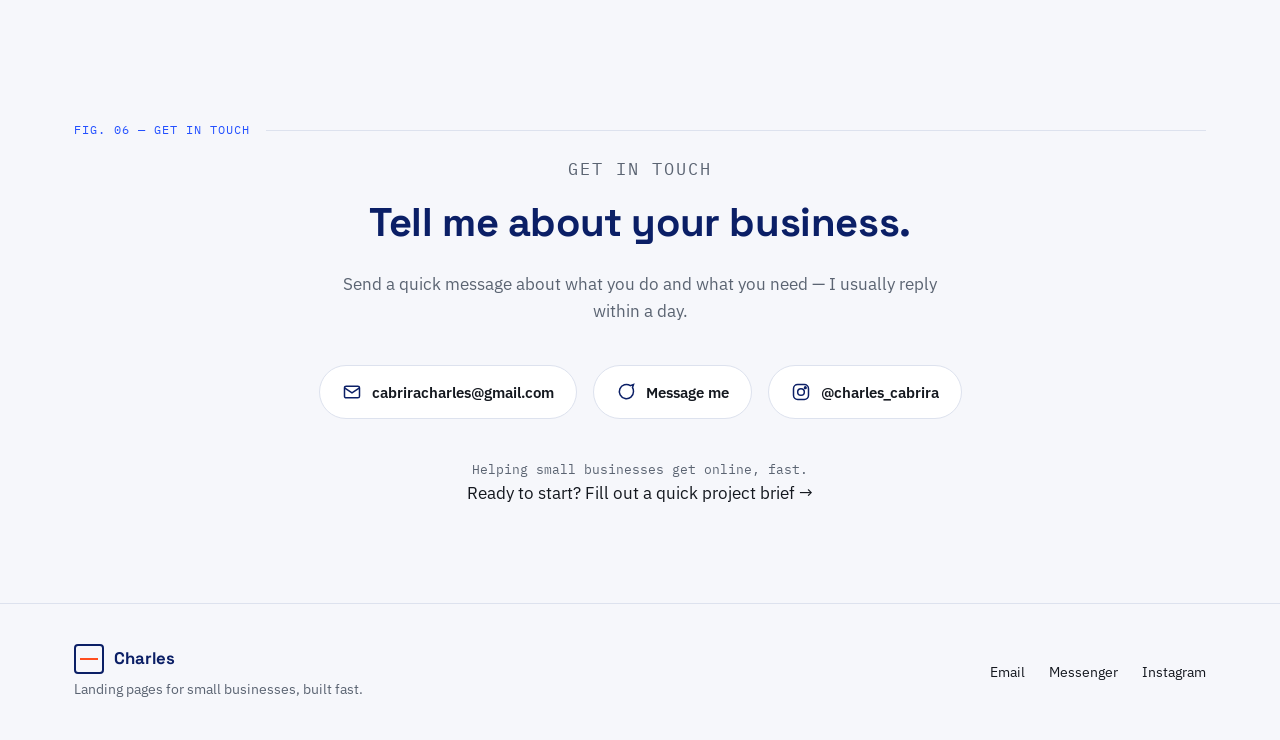
==== commit d8367671: "update" ====
--- a/index.html
+++ b/index.html
@@ -4,7 +4,7 @@
 <meta charset="UTF-8">
 <meta name="viewport" content="width=device-width, initial-scale=1.0">
 <title>Charles — Landing Pages for Small Businesses</title>
-<meta name="description" content="I design and build fast, mobile-first landing pages for small businesses — built to get the call, not just look nice. Starting at ₱1,999.">
+<meta name="description" content="I design and build fast, mobile-first landing pages for small businesses — built to get the call, not just look nice. Starting at ₱1,500.">
 <meta name="theme-color" content="#0B1F66">
 <link rel="icon" href="data:image/svg+xml,%3Csvg xmlns='http://www.w3.org/2000/svg' viewBox='0 0 32 32'%3E%3Crect width='32' height='32' fill='%230B1F66'/%3E%3Cpath d='M9 9h14v14H9z' fill='none' stroke='%23ffffff' stroke-width='2'/%3E%3Cpath d='M9 16h14' stroke='%23FF4E1F' stroke-width='2'/%3E%3C/svg%3E">
 <link rel="preconnect" href="https://fonts.googleapis.com">
@@ -48,7 +48,7 @@
         <h1>One page, built to get the call.</h1>
         <p class="hero__lede">I design and build fast, mobile-first landing pages for small businesses — so the people who find you online actually reach out.</p>
         <div class="hero__ctas">
-          <a class="btn btn--primary" href="mailto:cabriracharles@gmail.com?subject=Landing%20page%20enquiry">Start your page — from ₱1,999</a>
+          <a class="btn btn--primary" href="mailto:cabriracharles@gmail.com?subject=Landing%20page%20enquiry">Start your page — from ₱1,500</a>
           <a class="btn btn--ghost" href="#work">See example pages</a>
         </div>
         <div class="hero__meta">
@@ -294,7 +294,7 @@
 
       <div class="pricing-card reveal">
         <div class="pricing-card__tag">One-page landing site</div>
-        <div class="pricing-card__price">Starting at ₱1,999<small>final price depends on your content and pages</small></div>
+        <div class="pricing-card__price">Starting at ₱1,500<small>final price depends on your content and pages</small></div>
         <ul class="pricing-card__list">
           <li><svg width="18" height="18" viewBox="0 0 18 18"><path d="M3 9.5l3.5 3.5L15 4.5" stroke="#2350FF" stroke-width="2" fill="none" stroke-linecap="round" stroke-linejoin="round"/></svg> Custom design, built around your business</li>
           <li><svg width="18" height="18" viewBox="0 0 18 18"><path d="M3 9.5l3.5 3.5L15 4.5" stroke="#2350FF" stroke-width="2" fill="none" stroke-linecap="round" stroke-linejoin="round"/></svg> Mobile-first, fast-loading page</li>
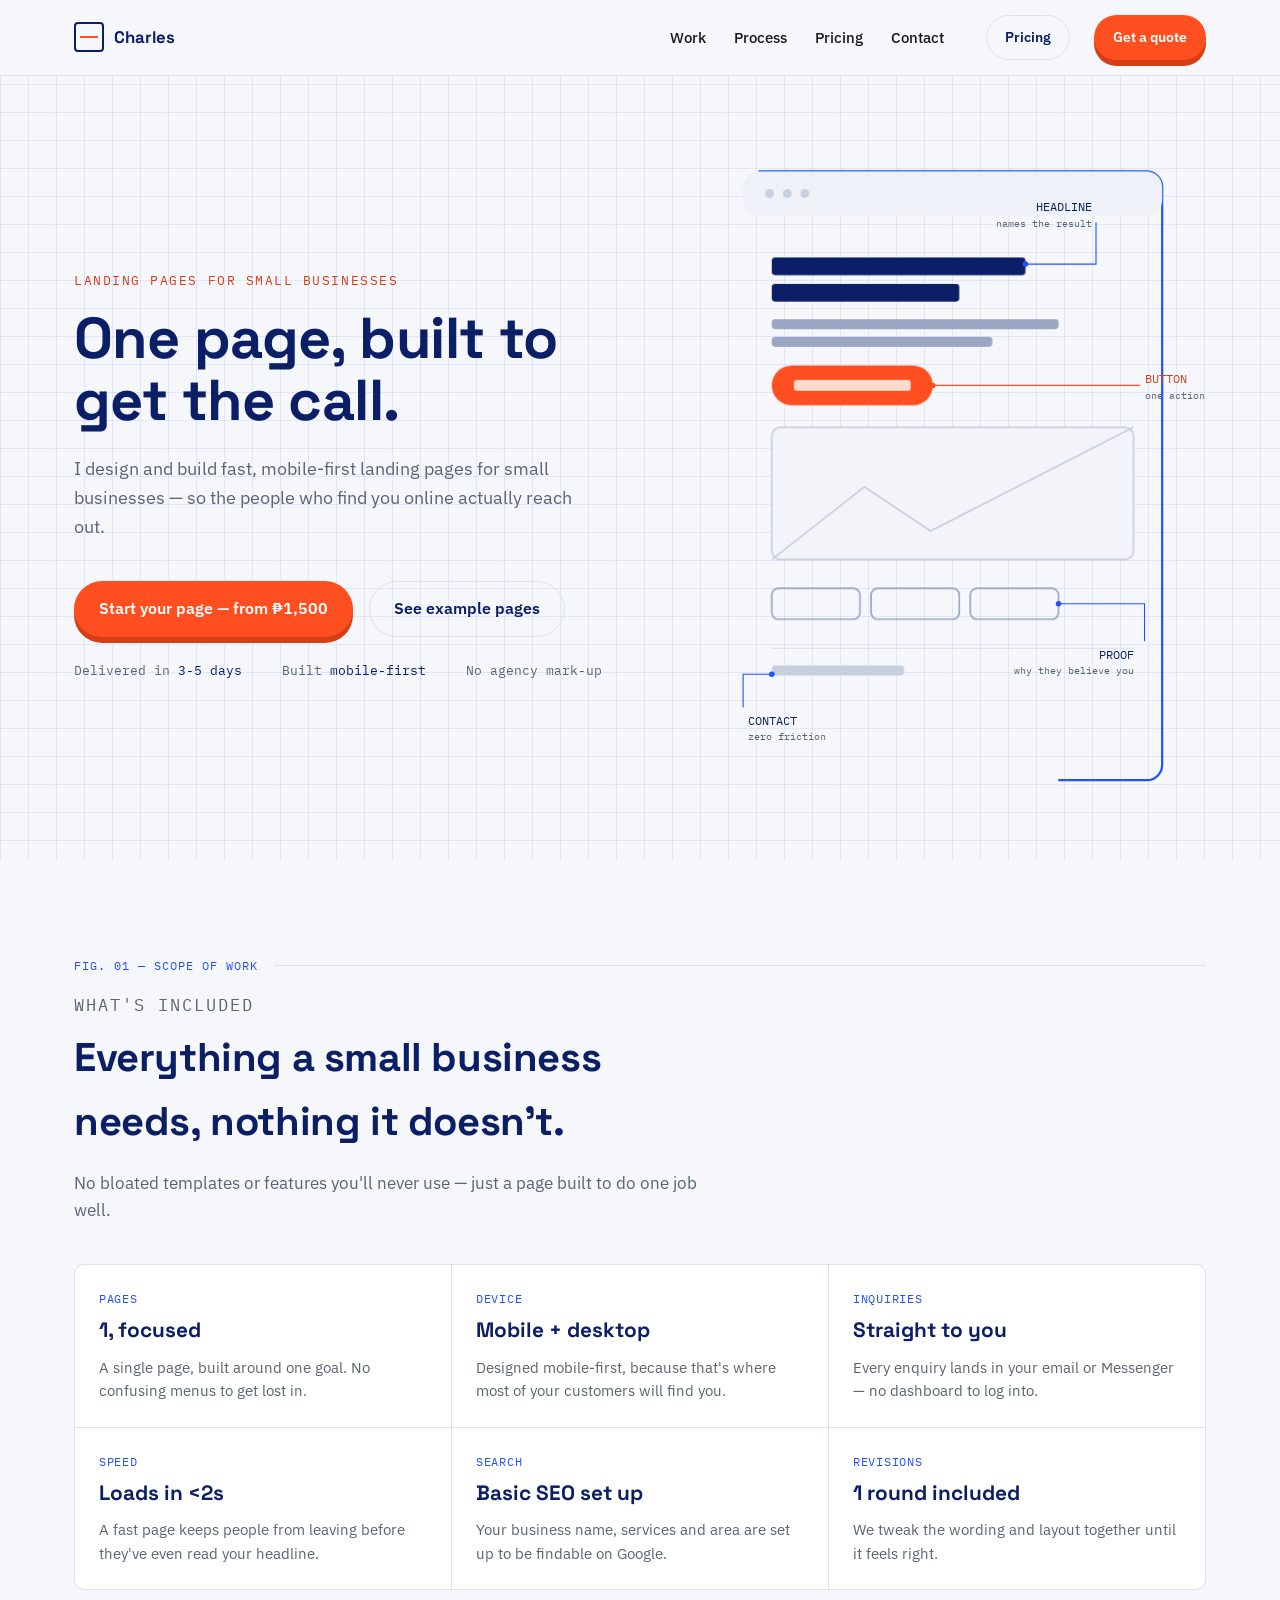
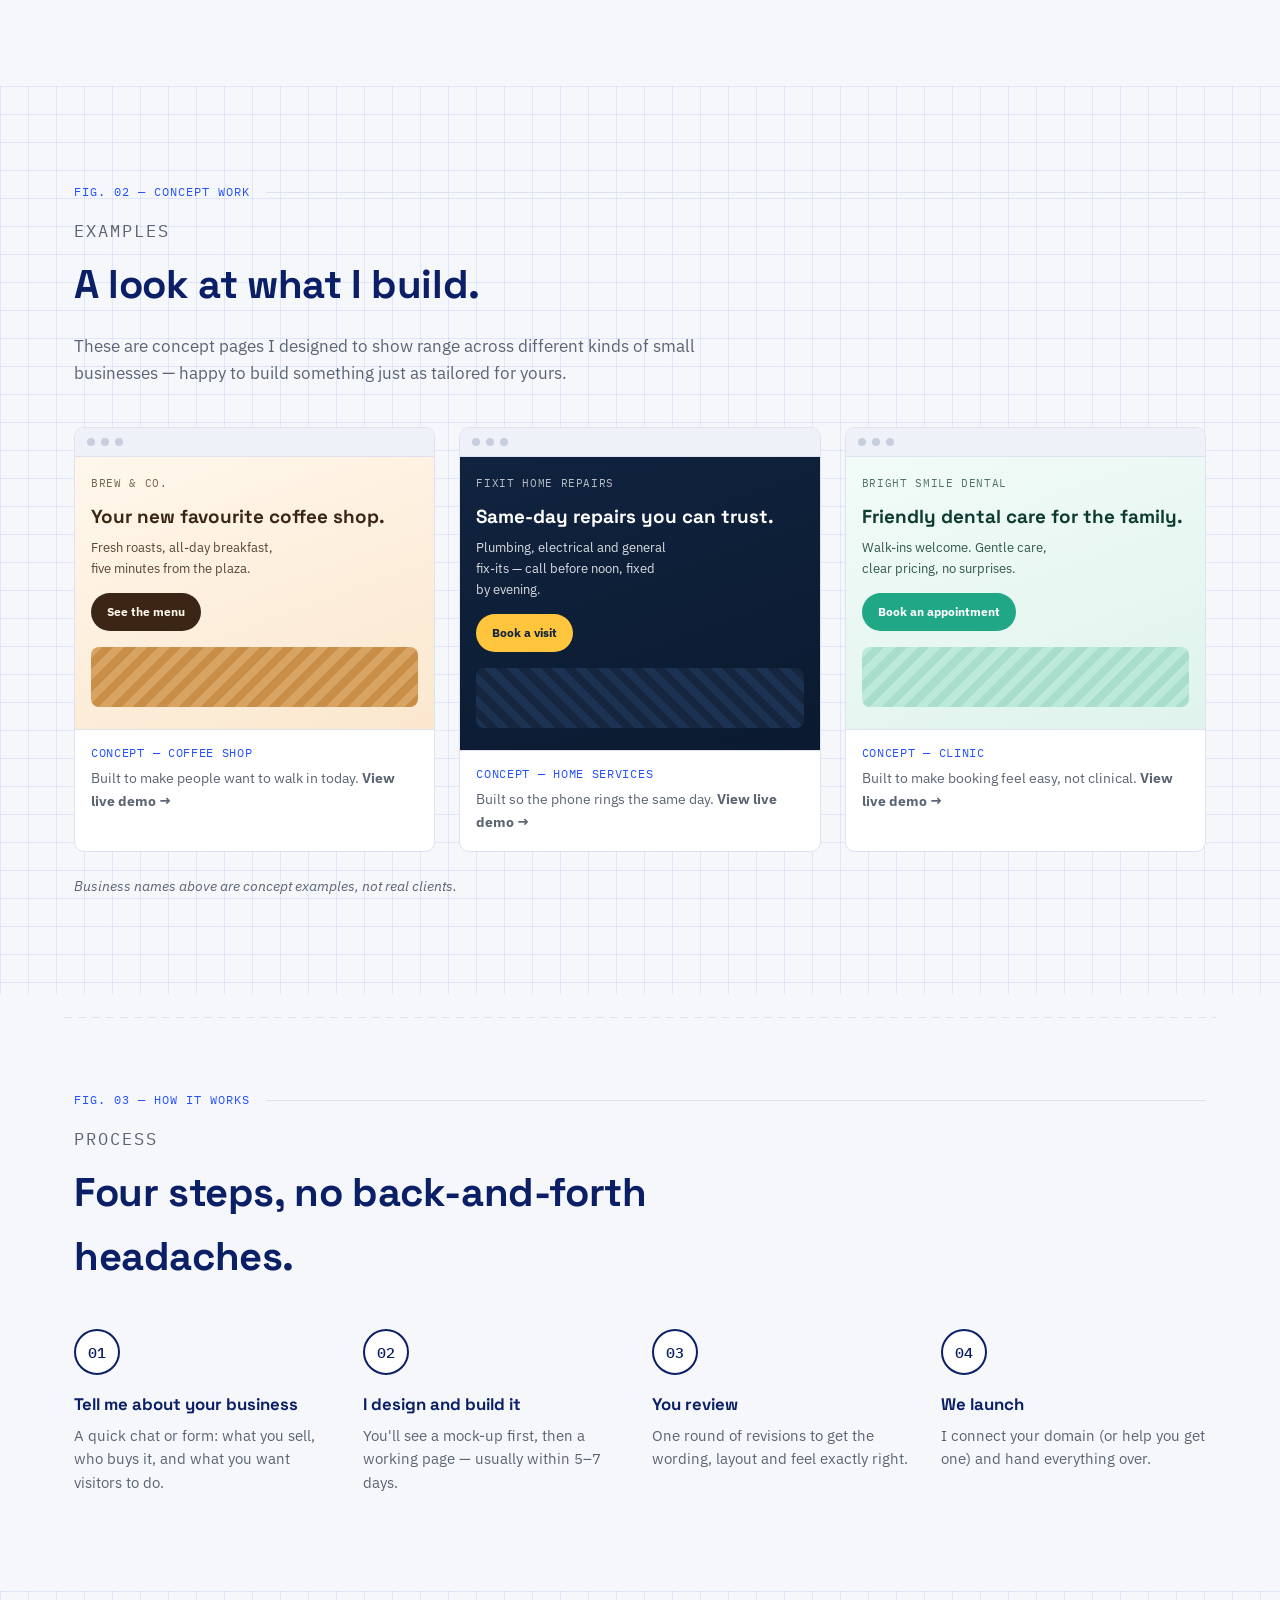
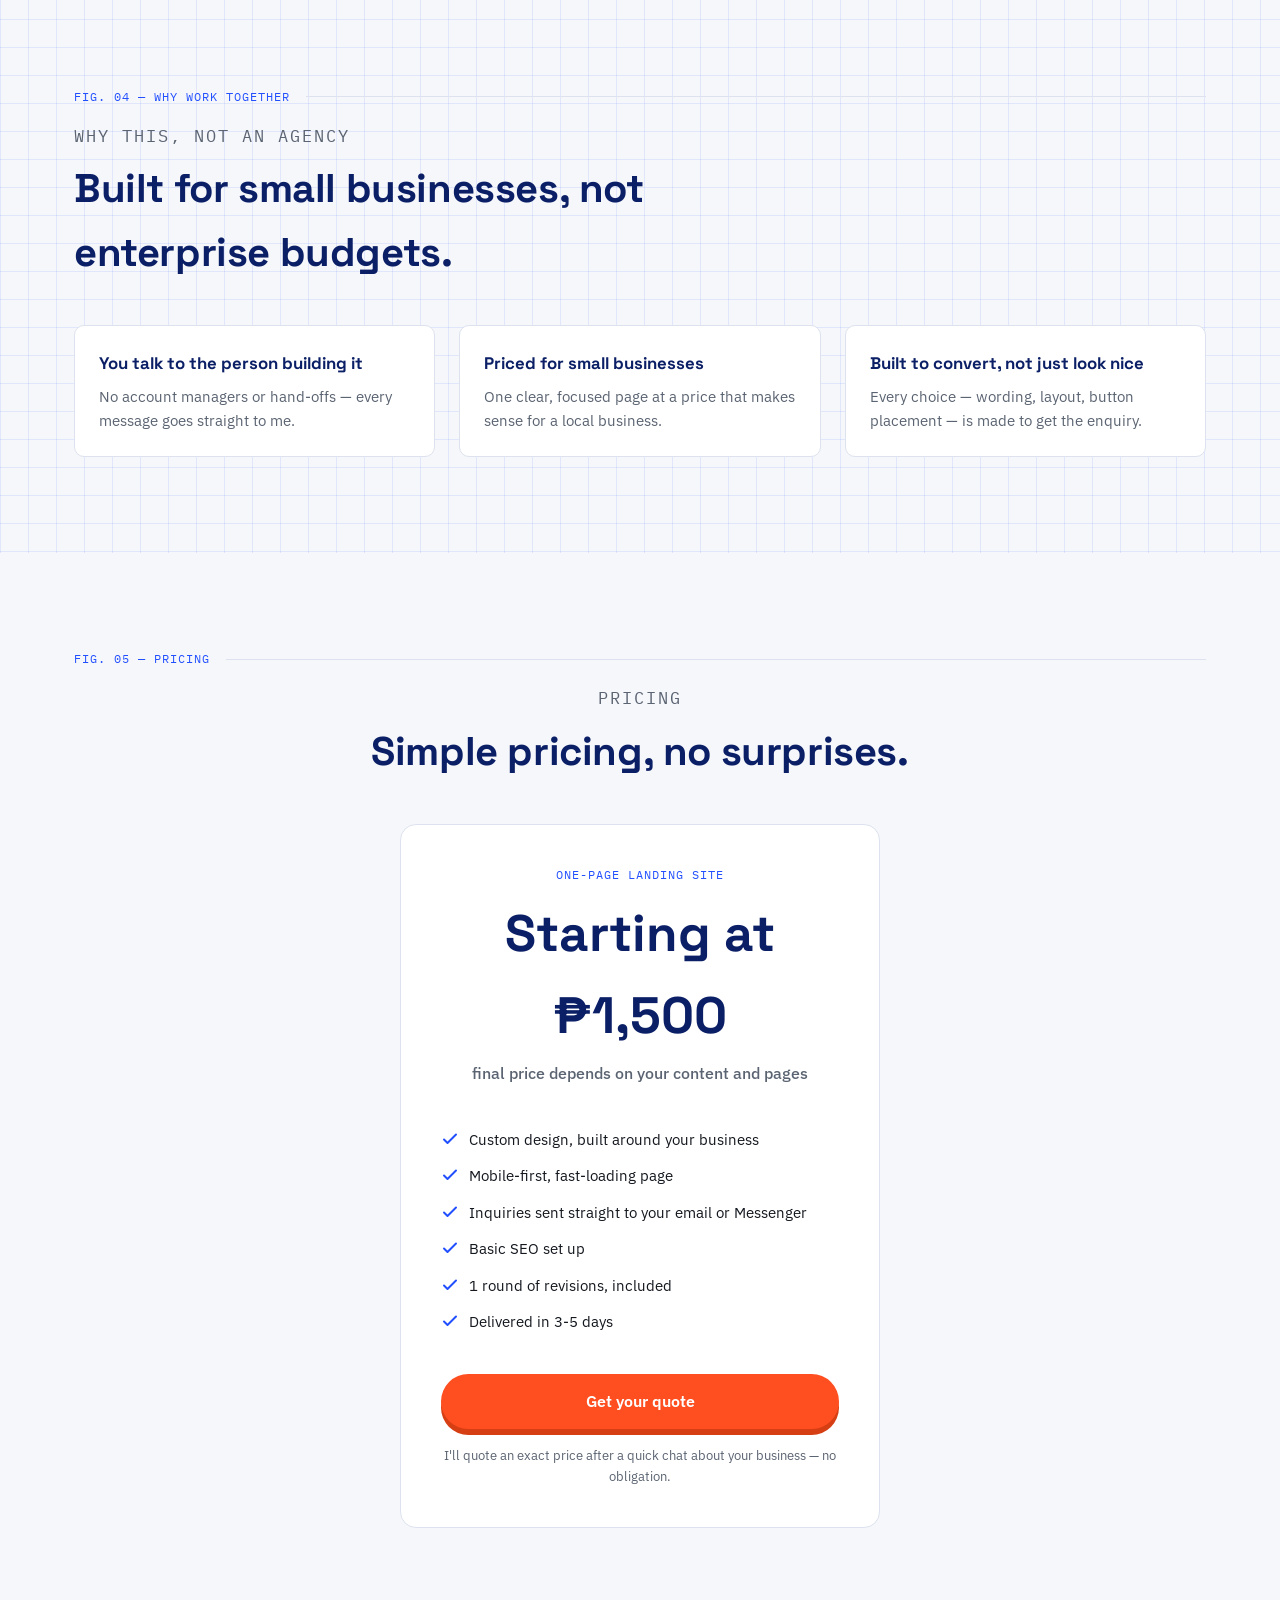
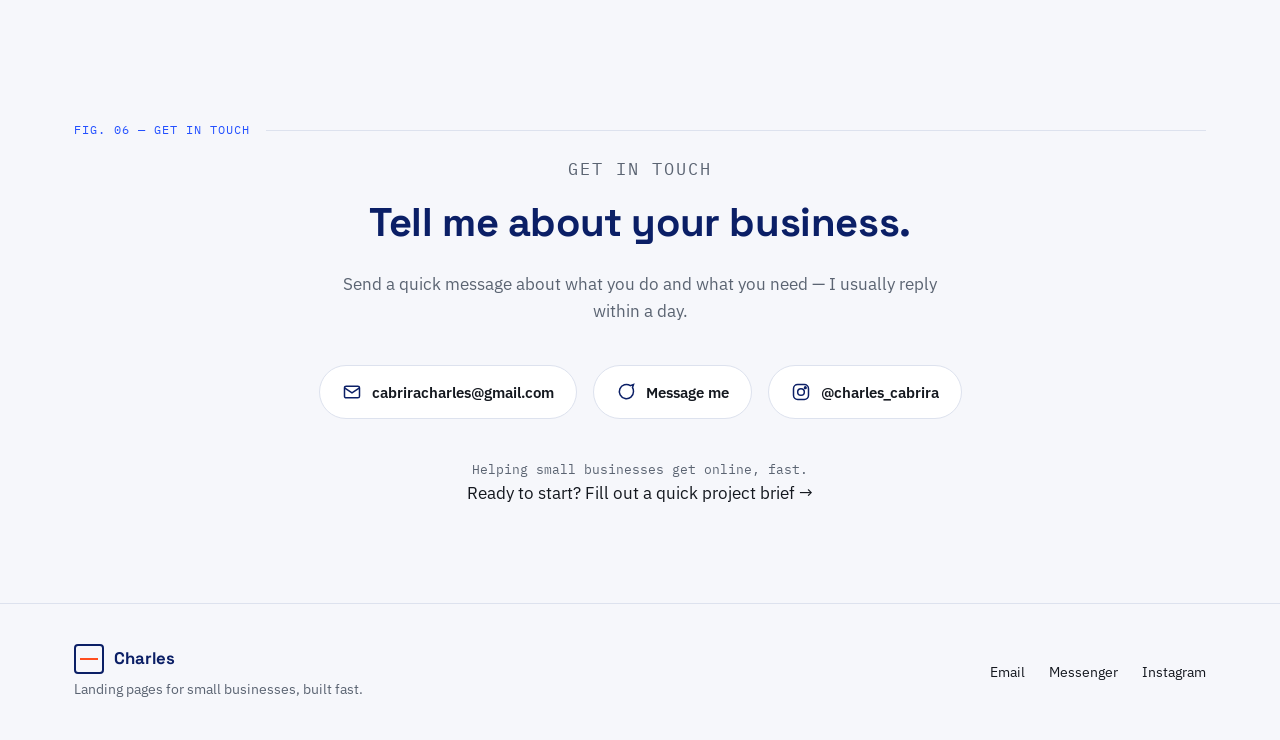
==== commit 75c8cf7e: "update" ====
--- a/index.html
+++ b/index.html
@@ -301,7 +301,7 @@
           <li><svg width="18" height="18" viewBox="0 0 18 18"><path d="M3 9.5l3.5 3.5L15 4.5" stroke="#2350FF" stroke-width="2" fill="none" stroke-linecap="round" stroke-linejoin="round"/></svg> Inquiries sent straight to your email or Messenger</li>
           <li><svg width="18" height="18" viewBox="0 0 18 18"><path d="M3 9.5l3.5 3.5L15 4.5" stroke="#2350FF" stroke-width="2" fill="none" stroke-linecap="round" stroke-linejoin="round"/></svg> Basic SEO set up</li>
           <li><svg width="18" height="18" viewBox="0 0 18 18"><path d="M3 9.5l3.5 3.5L15 4.5" stroke="#2350FF" stroke-width="2" fill="none" stroke-linecap="round" stroke-linejoin="round"/></svg> 1 round of revisions, included</li>
-          <li><svg width="18" height="18" viewBox="0 0 18 18"><path d="M3 9.5l3.5 3.5L15 4.5" stroke="#2350FF" stroke-width="2" fill="none" stroke-linecap="round" stroke-linejoin="round"/></svg> Delivered in 5–7 days</li>
+          <li><svg width="18" height="18" viewBox="0 0 18 18"><path d="M3 9.5l3.5 3.5L15 4.5" stroke="#2350FF" stroke-width="2" fill="none" stroke-linecap="round" stroke-linejoin="round"/></svg> Delivered in 3-5 days</li>
         </ul>
         <a class="btn btn--primary" href="mailto:cabriracharles@gmail.com?subject=Landing%20page%20enquiry">Get your quote</a>
         <p class="pricing-card__note">I'll quote an exact price after a quick chat about your business — no obligation.</p>
